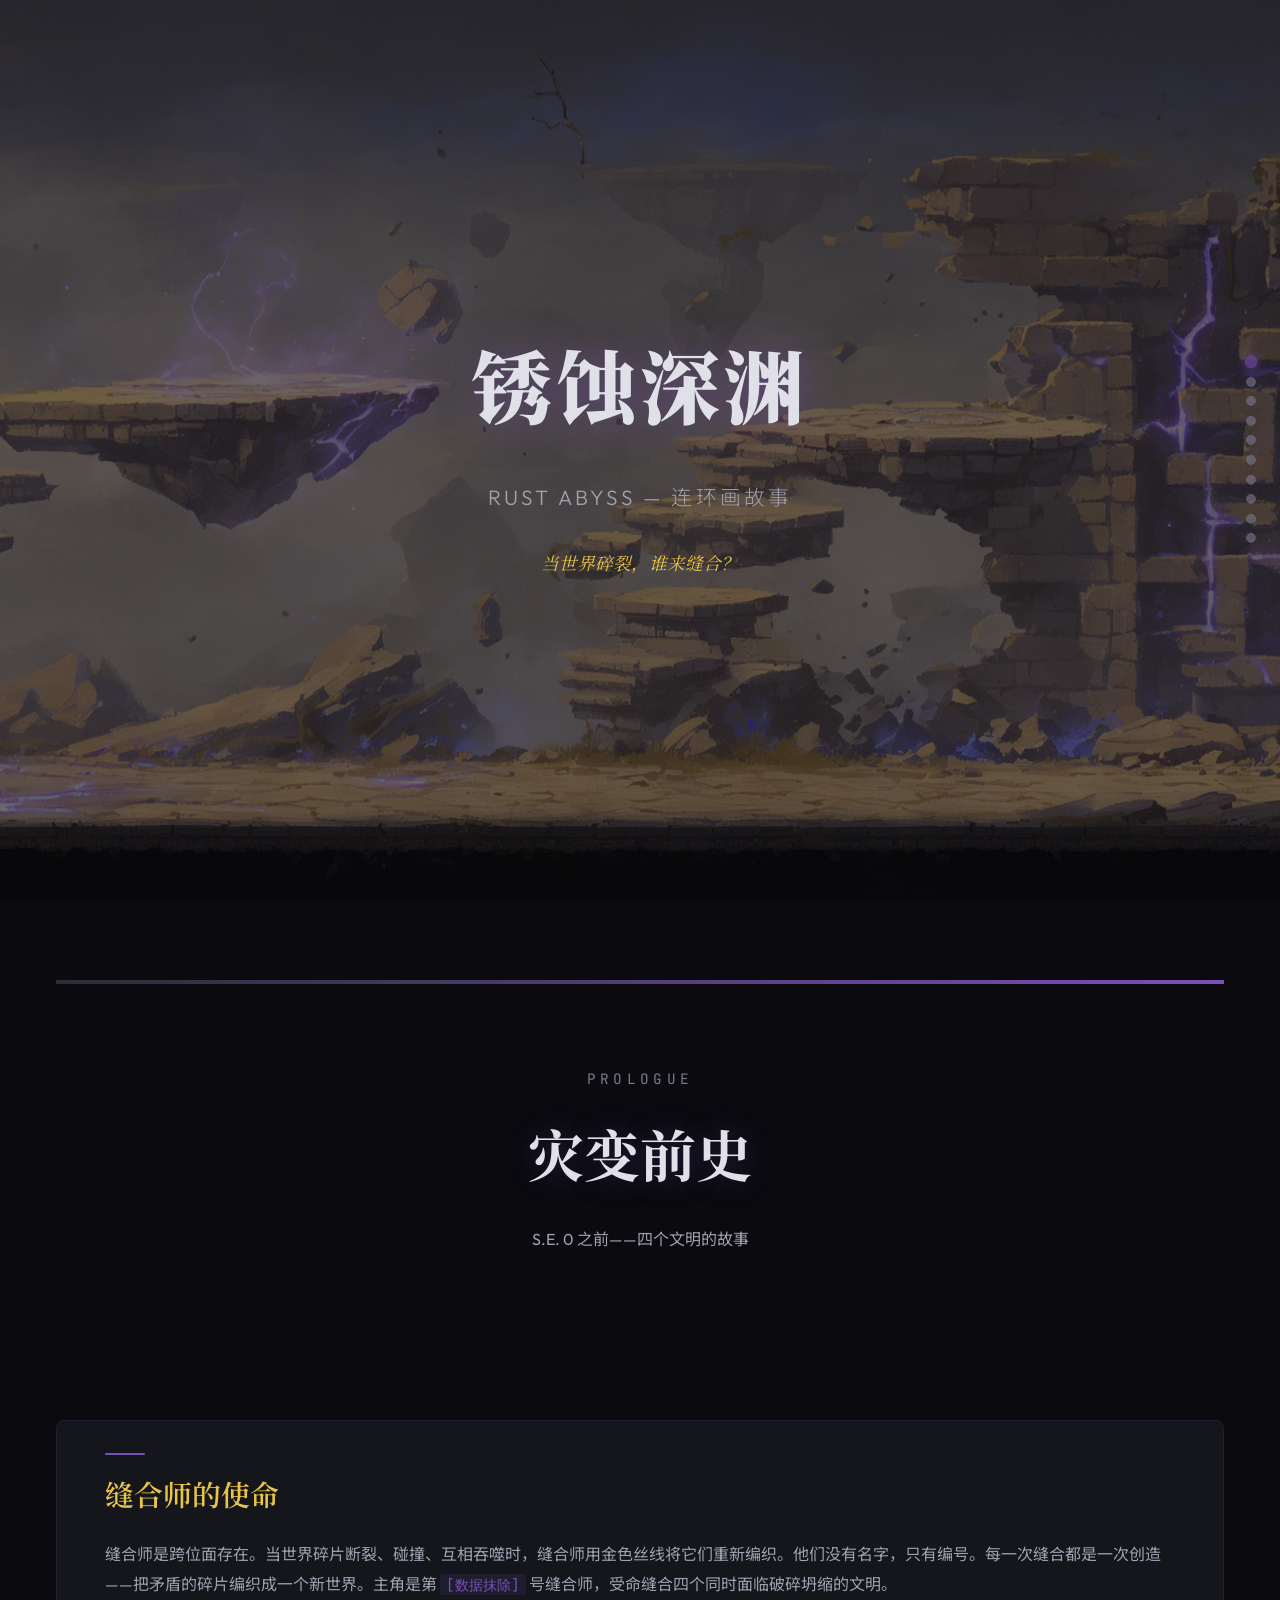
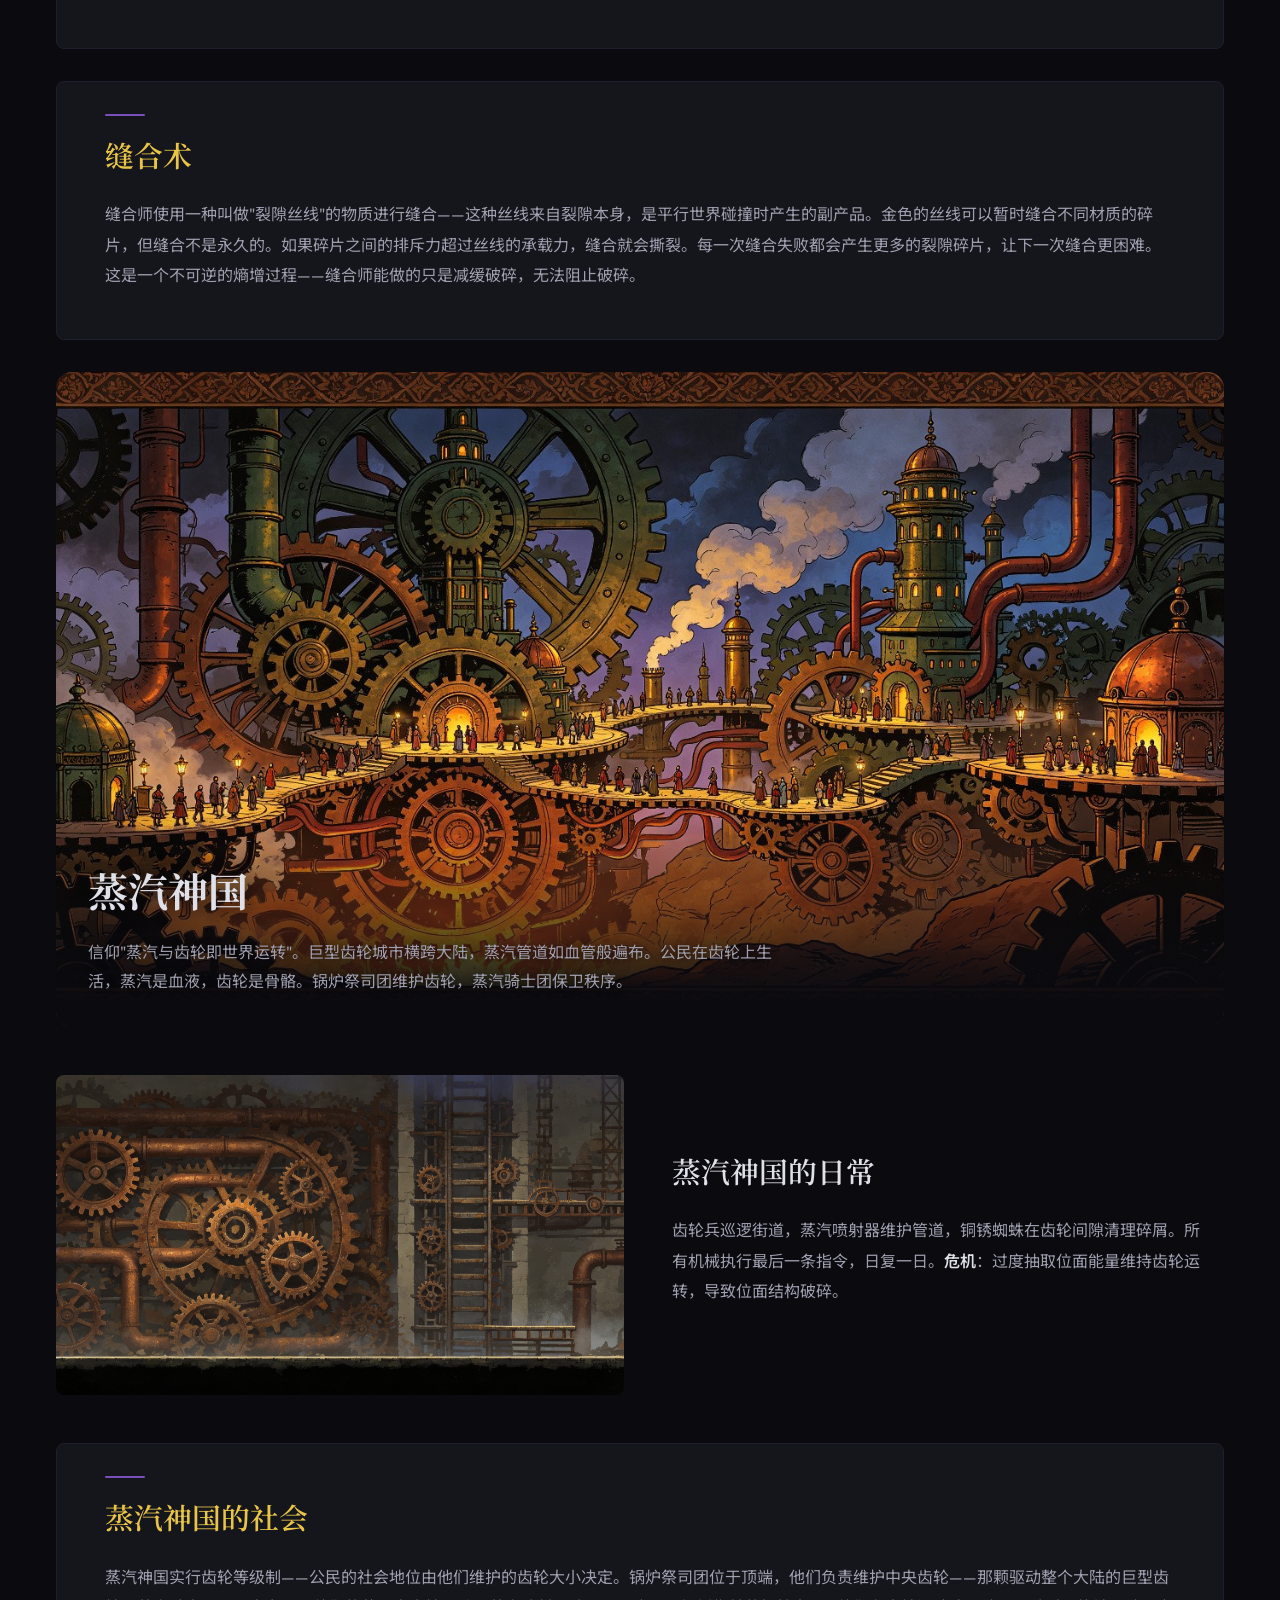
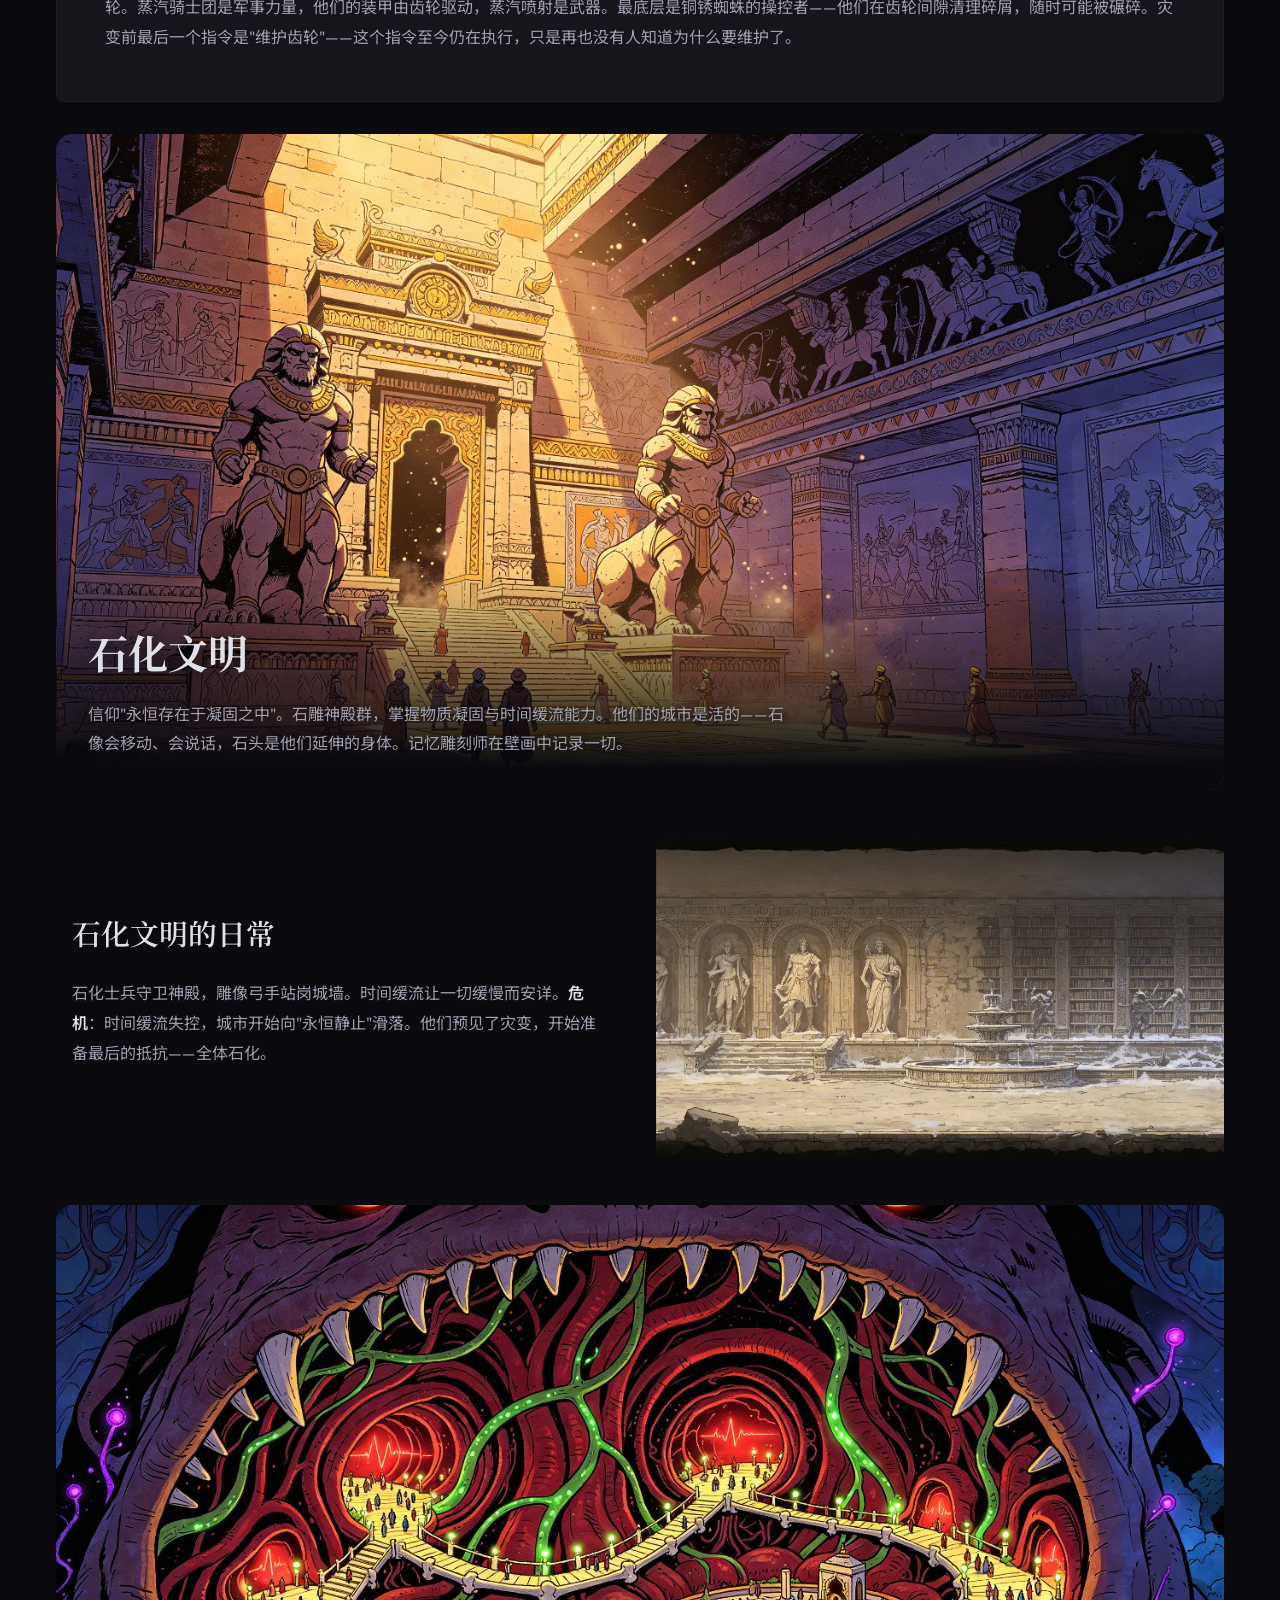
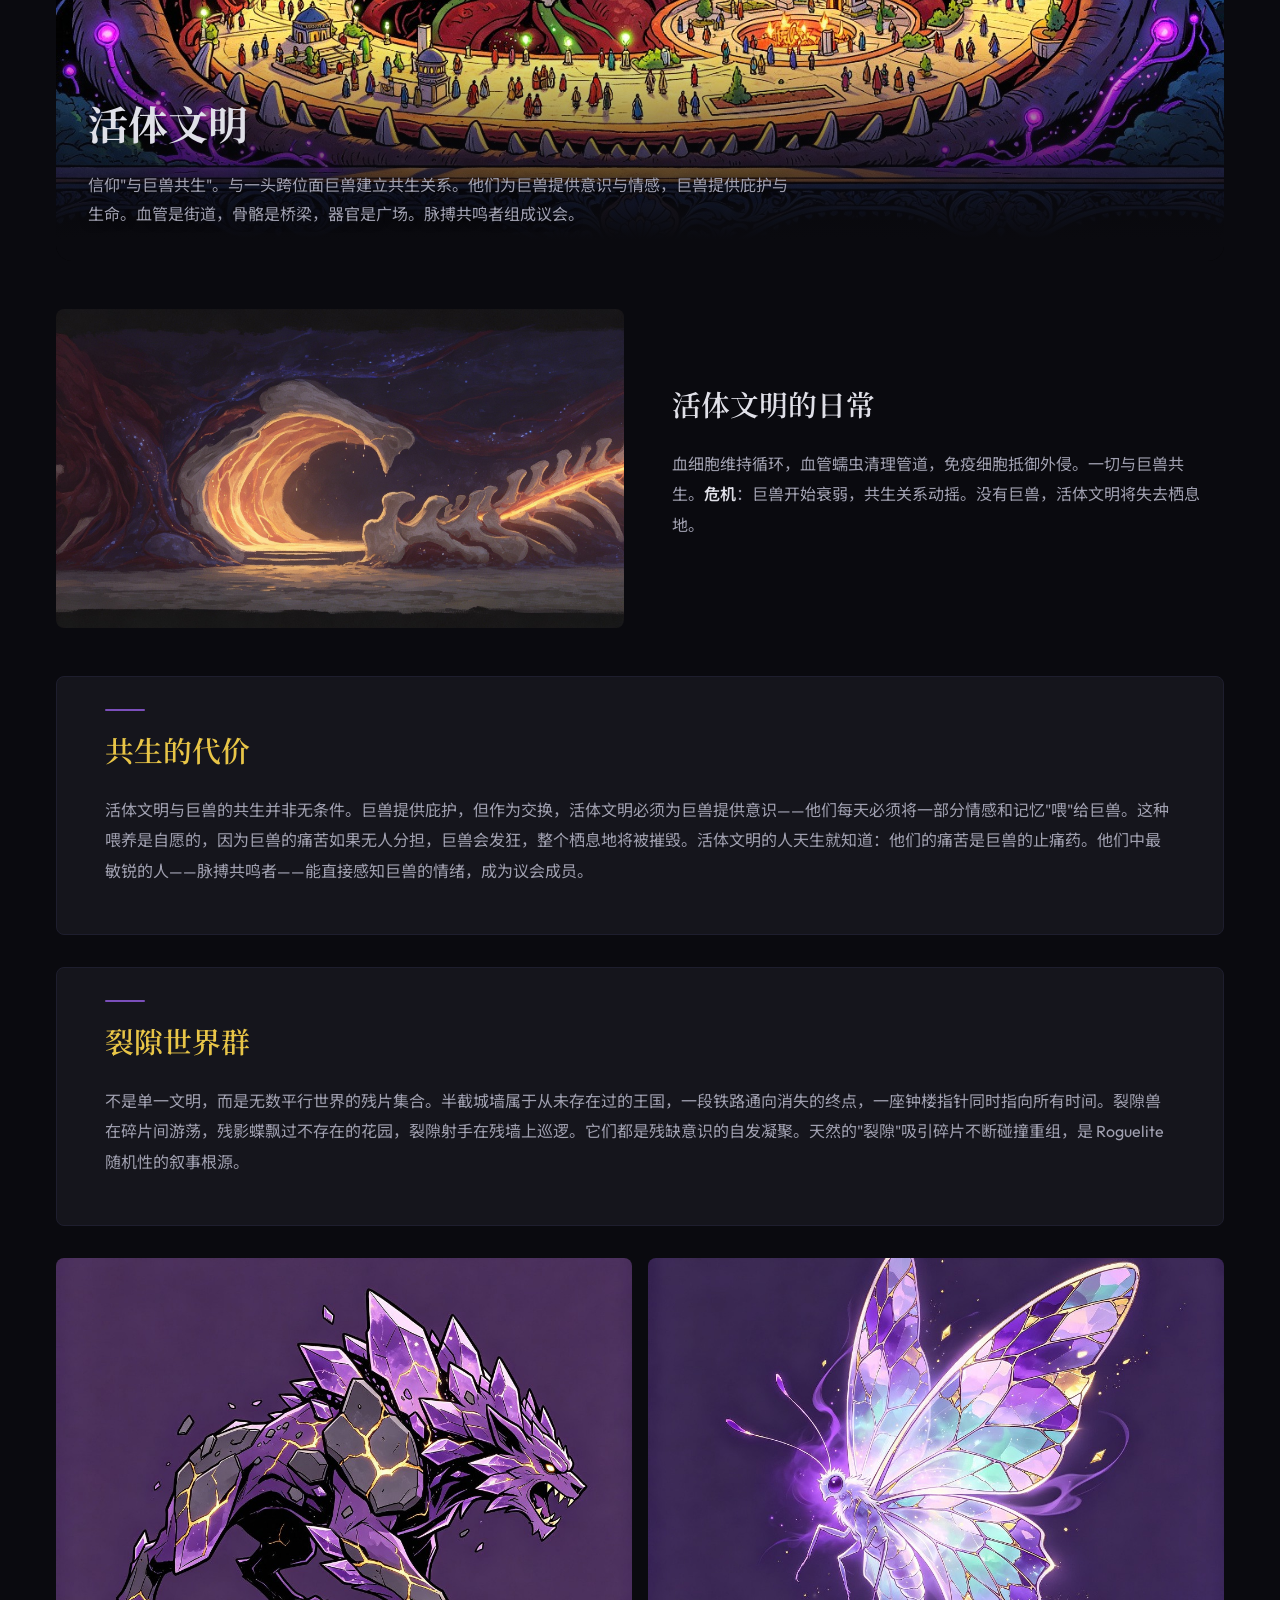
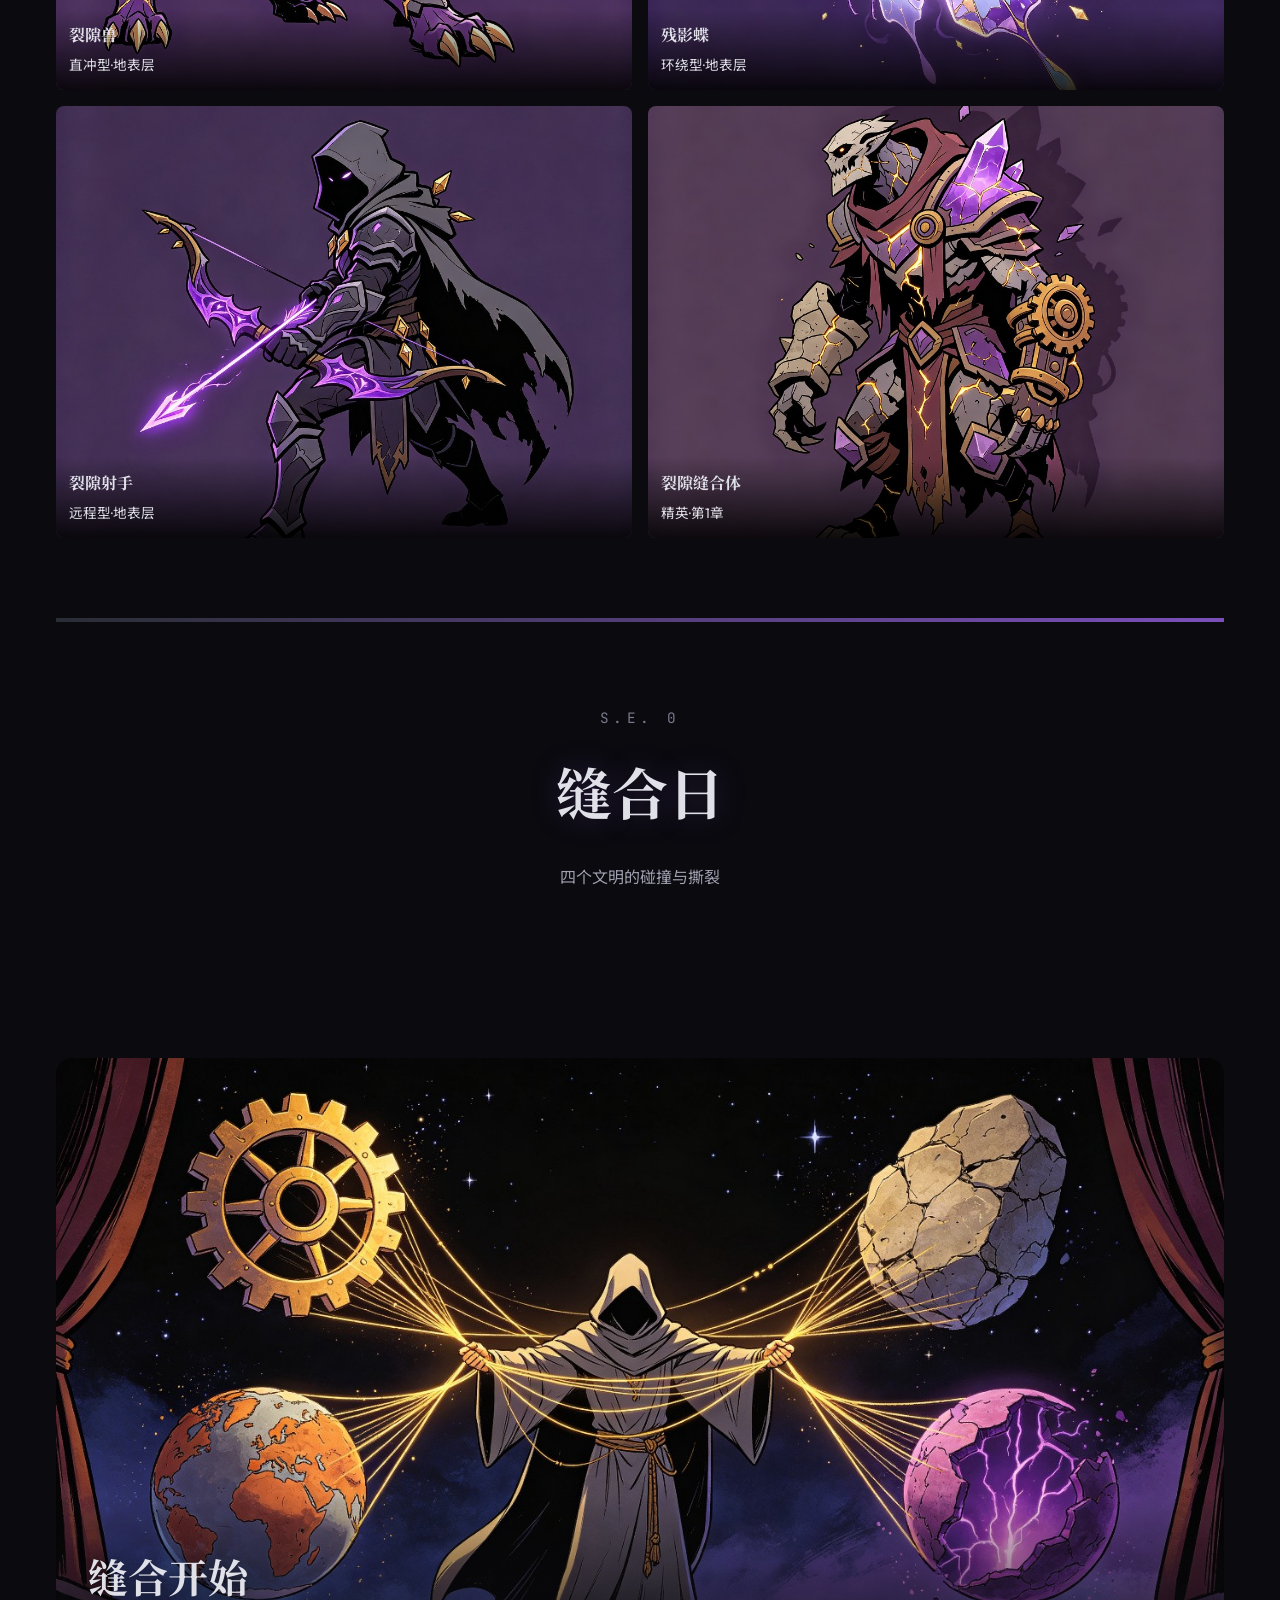
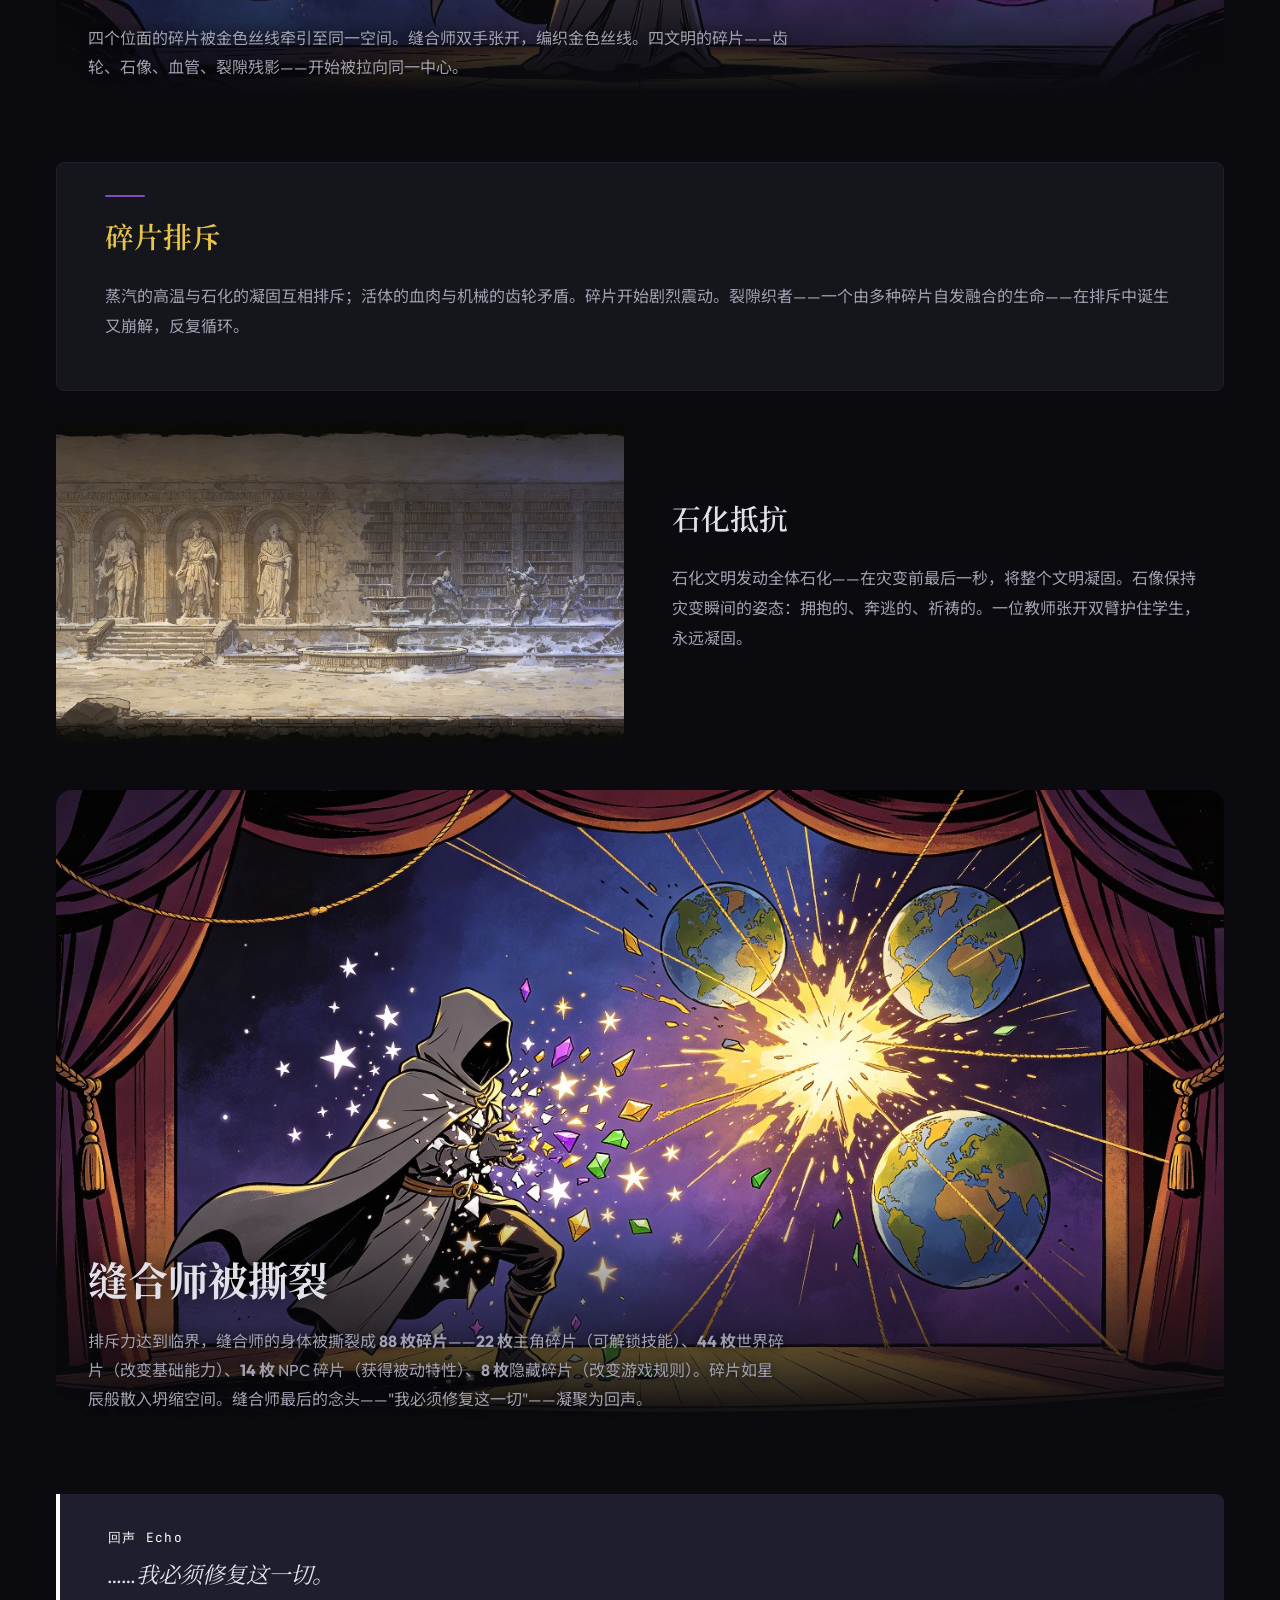
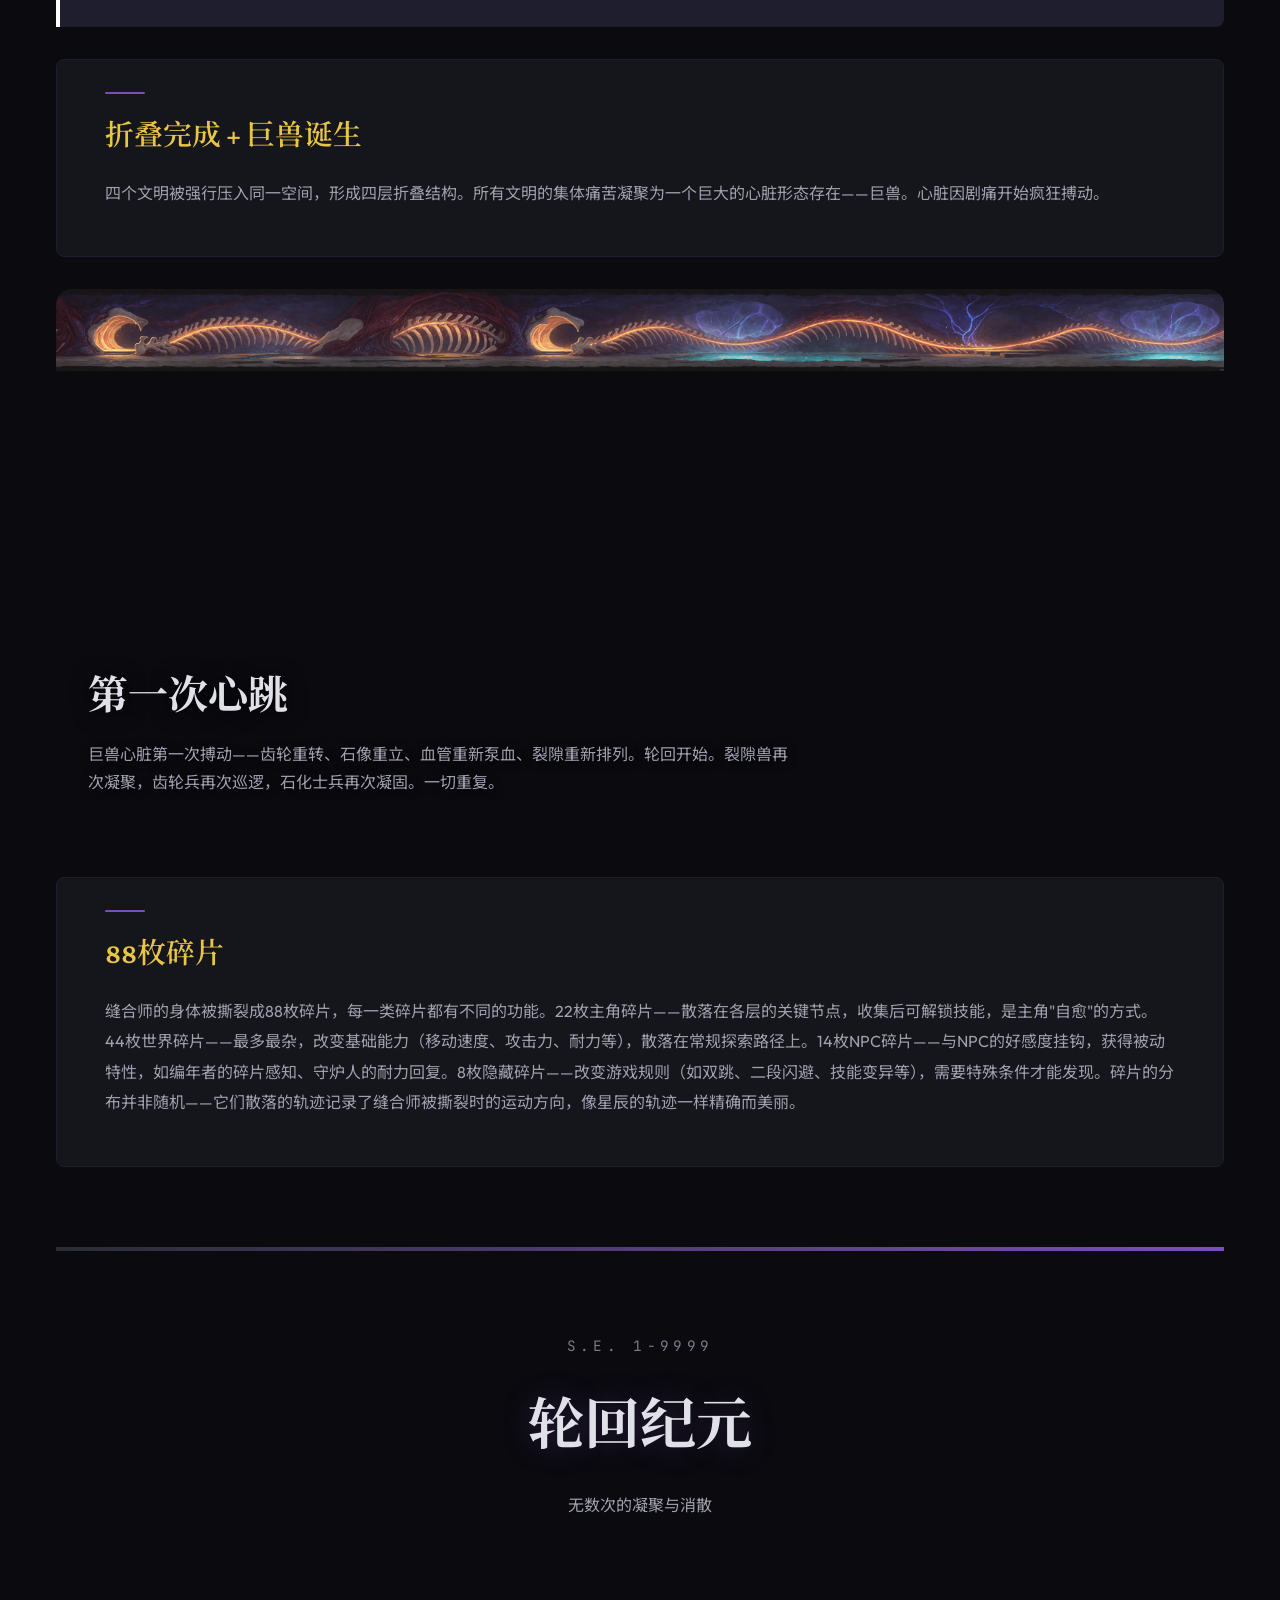
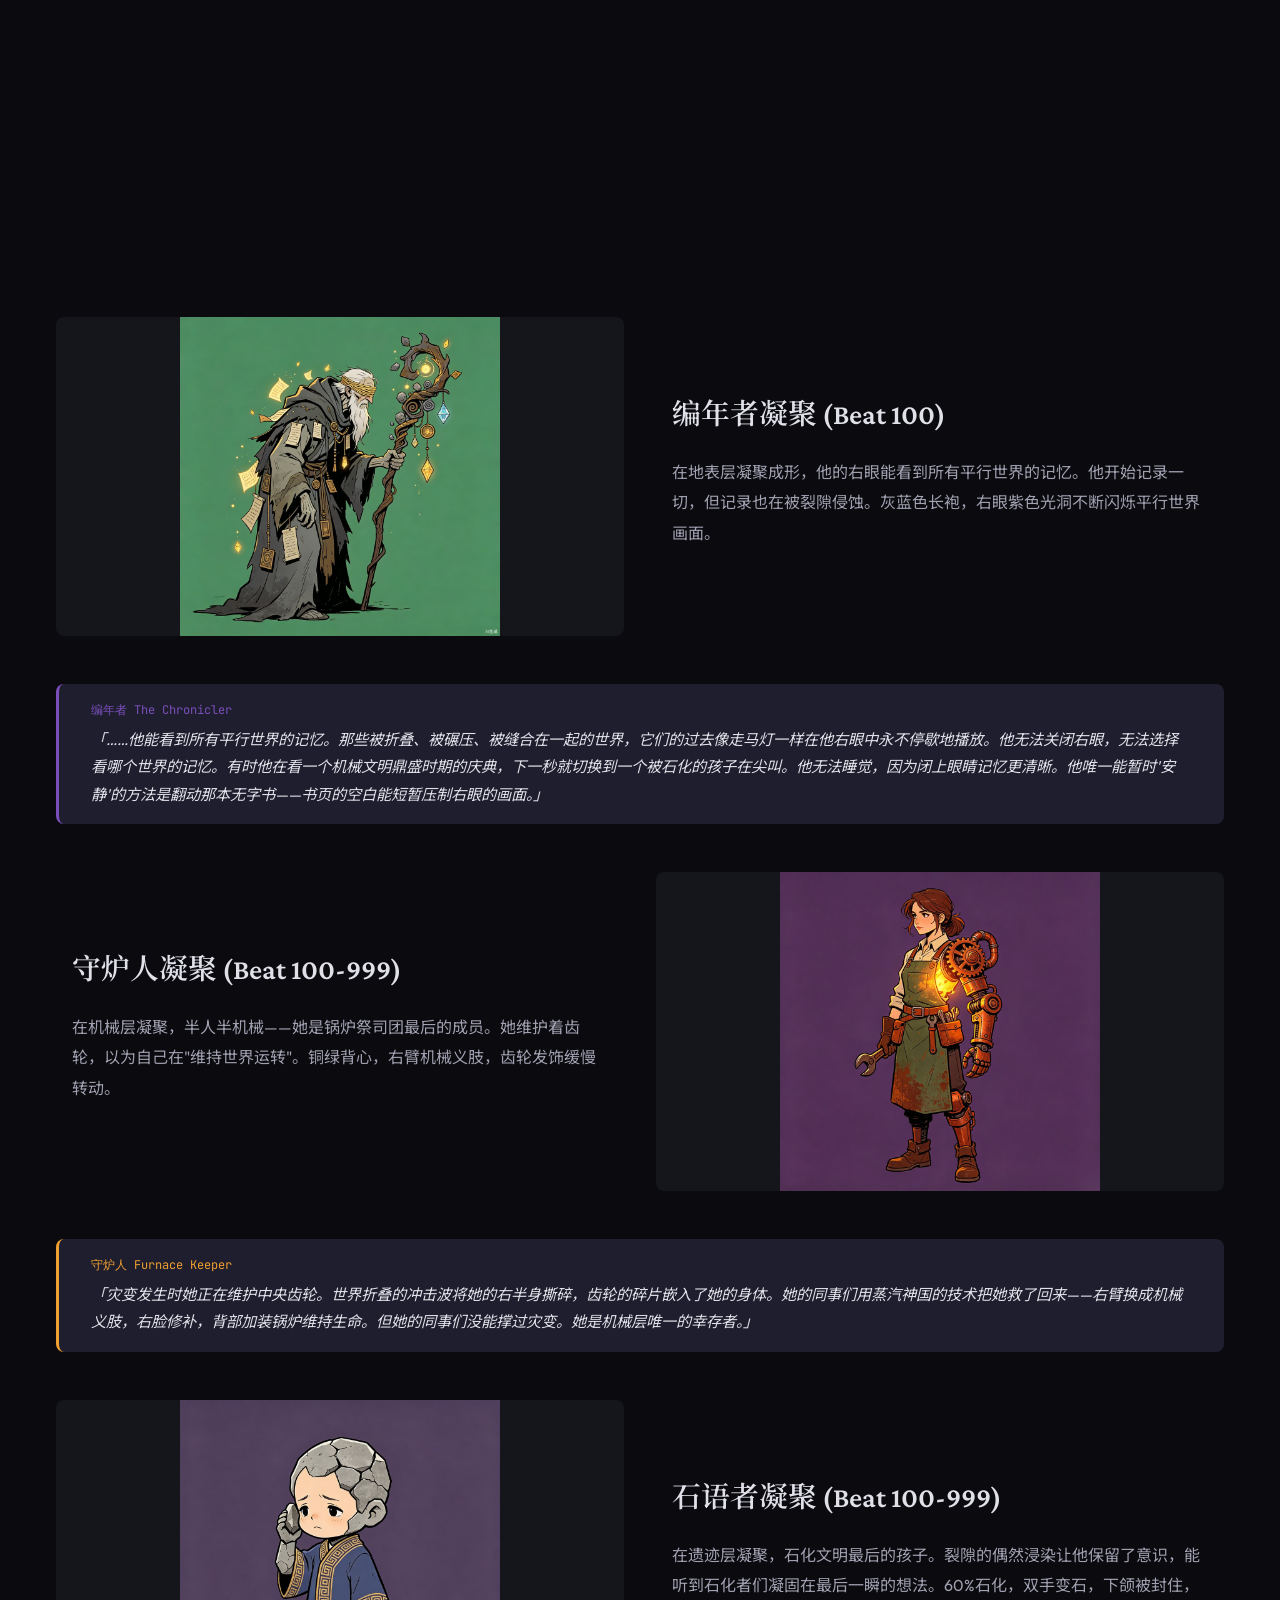
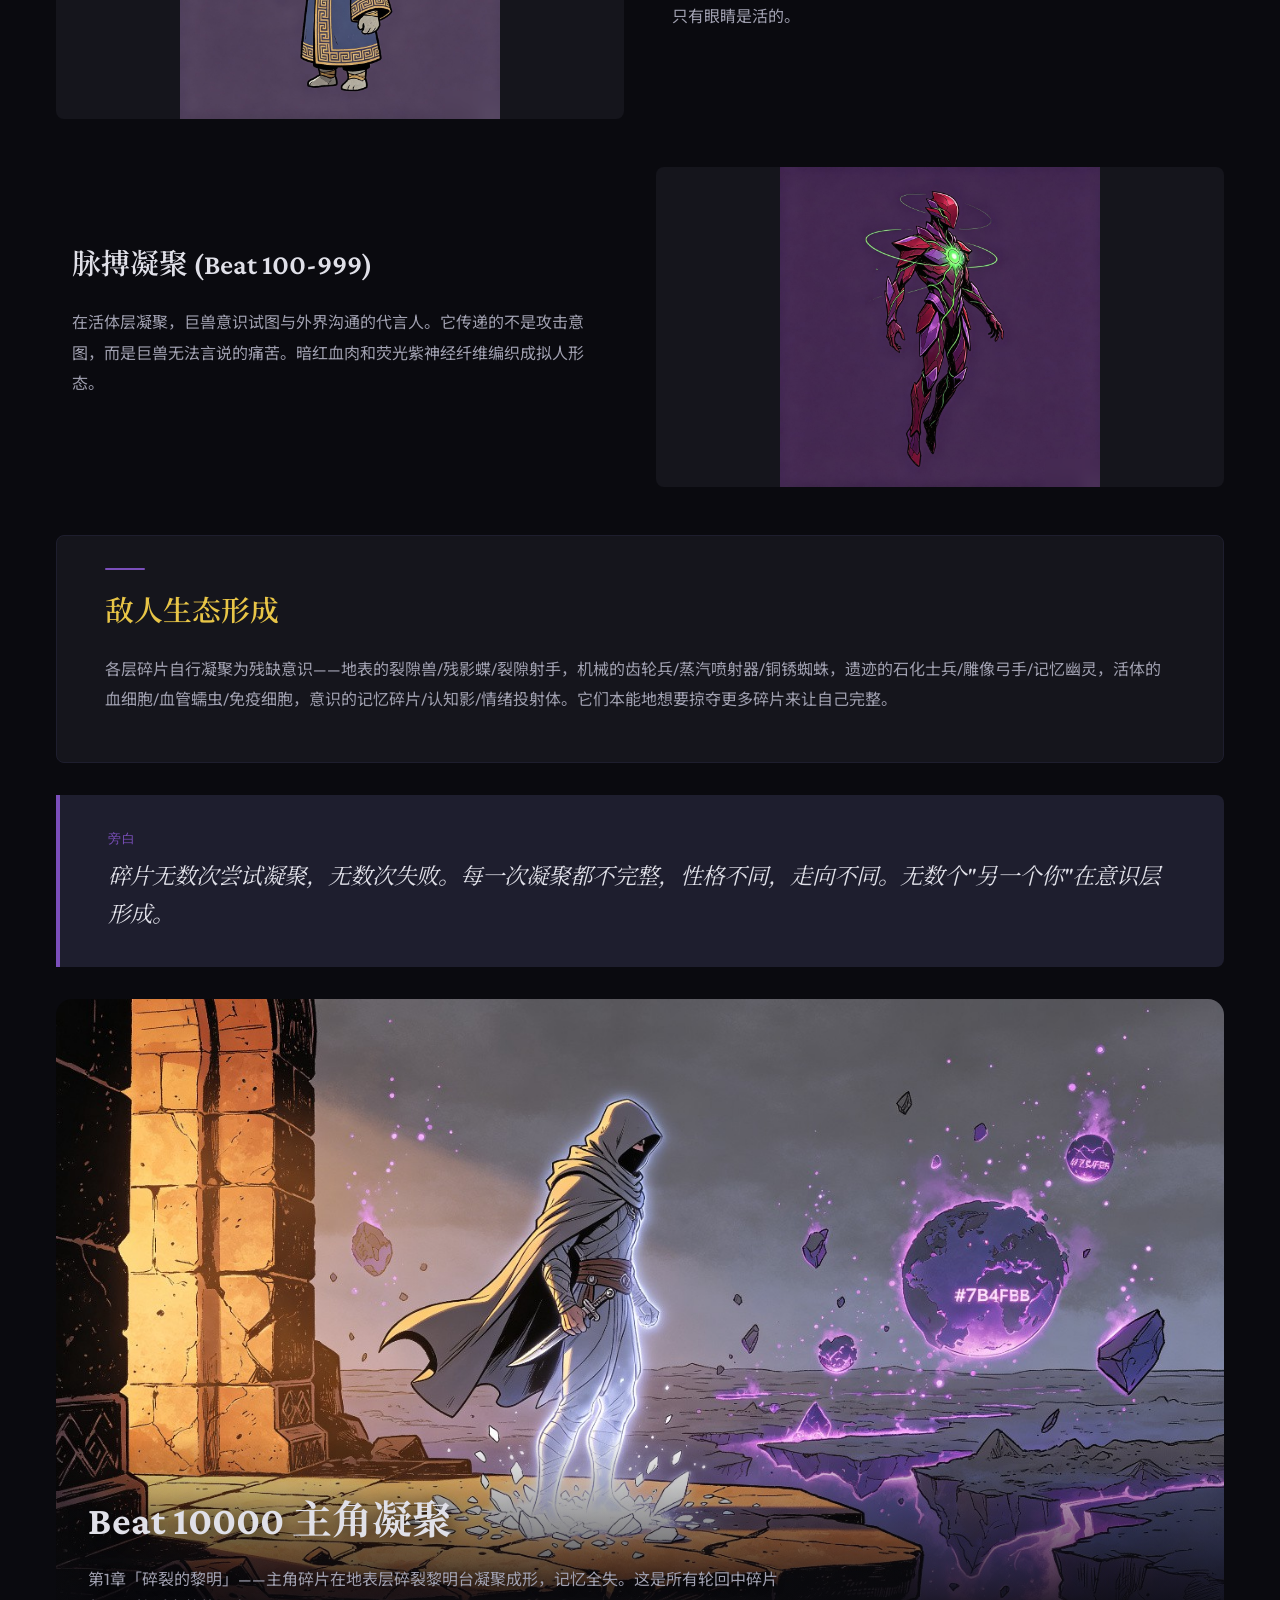
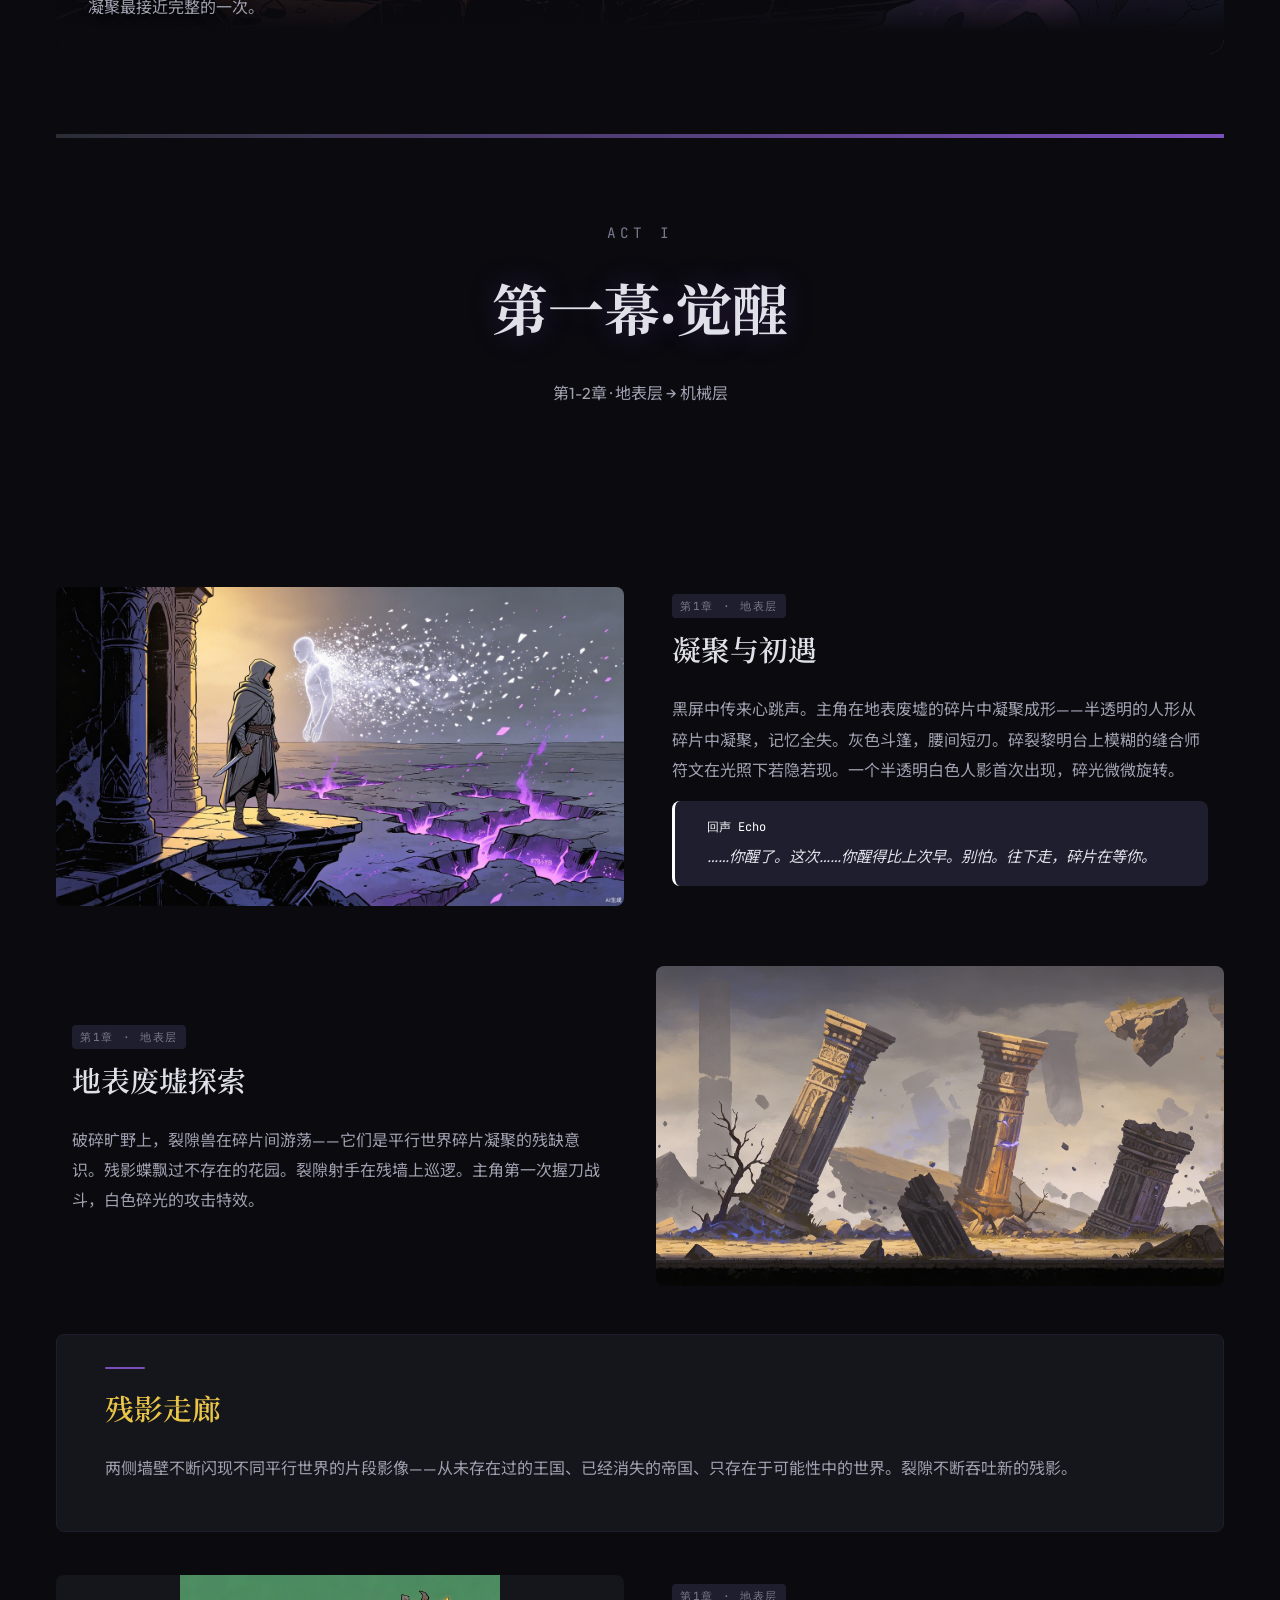
==== rust-abyss-comic/rust-abyss-comic.html @ 6d7476fd "feat: 锈蚀深渊 - 投资人路演Pitch Deck (16页) + 连环画故事HTML (100+面板) - rust-abyss-pitch: 16页投资人路演HTML，含世界观/角色/战斗/" ====
<!-- Generated by Trae Work -->
<!DOCTYPE html>
<html lang="zh-CN">
<head>
  <meta charset="UTF-8">
  <meta name="viewport" content="width=device-width, initial-scale=1.0">
  <title>锈蚀深渊 — RUST ABYSS 连环画故事</title>
  <meta name="description" content="当世界碎裂，谁来缝合？——锈蚀深渊连环画故事">
  <link rel="stylesheet" href="./_shared/fonts.css">
  <link rel="stylesheet" href="./_shared/comic-theme.css">
  <link rel="stylesheet" href="./_shared/comic-layout.css">
</head>
<body>

  <!-- 章节导航 -->
  <nav class="chapter-nav">
    <a href="#cover" data-label="封面"></a>
    <a href="#ch1" data-label="灾变前史"></a>
    <a href="#ch2" data-label="缝合日"></a>
    <a href="#ch3" data-label="轮回纪元"></a>
    <a href="#ch4" data-label="第一幕"></a>
    <a href="#ch5" data-label="第二幕"></a>
    <a href="#ch6" data-label="第三幕"></a>
    <a href="#ch7" data-label="第四幕"></a>
    <a href="#ch8" data-label="五结局"></a>
    <a href="#ch9" data-label="尾声"></a>
  </nav>

  <!-- ===== 板块0：封面 ===== -->
  <div class="cover chapter-anchor" id="cover">
    <div class="cover-bg">
      <img src="assets/scenes/panoramas/l1_p1.jpg" alt="锈蚀深渊·地表层全景">
    </div>
    <div class="cover-content">
      <h1 class="cover-title">锈蚀深渊</h1>
      <p class="cover-subtitle">RUST ABYSS — 连环画故事</p>
      <p class="cover-slogan">当世界碎裂，谁来缝合？</p>
    </div>
  </div>

  <div class="comic-container">

    <!-- ===== 板块1：灾变前史 ===== -->
    <section class="chapter-divider chapter-anchor" id="ch1">
      <div class="layer-bar layer-surface"></div>
      <div class="chapter-number">PROLOGUE</div>
      <h2 class="chapter-title">灾变前史</h2>
      <p class="chapter-subtitle">S.E. 0 之前——四个文明的故事</p>
    </section>

    <!-- 面板1：缝合师的使命 -->
    <div class="panel panel-text-only">
      <h3 class="panel-title">缝合师的使命</h3>
      <p class="panel-text">缝合师是跨位面存在。当世界碎片断裂、碰撞、互相吞噬时，缝合师用金色丝线将它们重新编织。他们没有名字，只有编号。每一次缝合都是一次创造——把矛盾的碎片编织成一个新世界。主角是第 <span style="font-family: var(--font-mono); color: var(--accent); background: var(--bg-panel); padding: 1px 6px; border-radius: 3px; font-size: 0.9em;">[数据抹除]</span> 号缝合师，受命缝合四个同时面临破碎坍缩的文明。</p>
    </div>

    <!-- 面板1b：缝合术 -->
    <div class="panel panel-text-only">
      <h3 class="panel-title">缝合术</h3>
      <p class="panel-text">缝合师使用一种叫做"裂隙丝线"的物质进行缝合——这种丝线来自裂隙本身，是平行世界碰撞时产生的副产品。金色的丝线可以暂时缝合不同材质的碎片，但缝合不是永久的。如果碎片之间的排斥力超过丝线的承载力，缝合就会撕裂。每一次缝合失败都会产生更多的裂隙碎片，让下一次缝合更困难。这是一个不可逆的熵增过程——缝合师能做的只是减缓破碎，无法阻止破碎。</p>
    </div>

    <!-- 面板2：蒸汽神国 -->
    <div class="panel panel-splash">
      <img data-src="assets/generated/gen_01_steam_empire.jpg" alt="蒸汽神国·齿轮城市">
      <div class="splash-overlay">
        <h3 class="splash-title">蒸汽神国</h3>
        <p class="splash-text">信仰"蒸汽与齿轮即世界运转"。巨型齿轮城市横跨大陆，蒸汽管道如血管般遍布。公民在齿轮上生活，蒸汽是血液，齿轮是骨骼。锅炉祭司团维护齿轮，蒸汽骑士团保卫秩序。</p>
      </div>
    </div>

    <!-- 面板3：蒸汽神国的日常 -->
    <div class="panel panel-split">
      <div class="split-image">
        <img data-src="assets/scenes/scene_17.jpg" alt="蒸汽神国·齿轮兵巡逻街道">
      </div>
      <div class="split-content">
        <h3 class="panel-title">蒸汽神国的日常</h3>
        <p class="panel-text">齿轮兵巡逻街道，蒸汽喷射器维护管道，铜锈蜘蛛在齿轮间隙清理碎屑。所有机械执行最后一条指令，日复一日。<strong>危机</strong>：过度抽取位面能量维持齿轮运转，导致位面结构破碎。</p>
      </div>
    </div>

    <!-- 面板3b：蒸汽神国的社会 -->
    <div class="panel panel-text-only">
      <h3 class="panel-title">蒸汽神国的社会</h3>
      <p class="panel-text">蒸汽神国实行齿轮等级制——公民的社会地位由他们维护的齿轮大小决定。锅炉祭司团位于顶端，他们负责维护中央齿轮——那颗驱动整个大陆的巨型齿轮。蒸汽骑士团是军事力量，他们的装甲由齿轮驱动，蒸汽喷射是武器。最底层是铜锈蜘蛛的操控者——他们在齿轮间隙清理碎屑，随时可能被碾碎。灾变前最后一个指令是"维护齿轮"——这个指令至今仍在执行，只是再也没有人知道为什么要维护了。</p>
    </div>

    <!-- 面板4：石化文明 -->
    <div class="panel panel-splash">
      <img data-src="assets/generated/gen_02_petrified_civ.jpg" alt="石化文明·石雕神殿群">
      <div class="splash-overlay">
        <h3 class="splash-title">石化文明</h3>
        <p class="splash-text">信仰"永恒存在于凝固之中"。石雕神殿群，掌握物质凝固与时间缓流能力。他们的城市是活的——石像会移动、会说话，石头是他们延伸的身体。记忆雕刻师在壁画中记录一切。</p>
      </div>
    </div>

    <!-- 面板5：石化文明的日常 -->
    <div class="panel panel-split reverse">
      <div class="split-image">
        <img data-src="assets/scenes/scene_33.jpg" alt="石化文明·静止庭院与石化士兵">
      </div>
      <div class="split-content">
        <h3 class="panel-title">石化文明的日常</h3>
        <p class="panel-text">石化士兵守卫神殿，雕像弓手站岗城墙。时间缓流让一切缓慢而安详。<strong>危机</strong>：时间缓流失控，城市开始向"永恒静止"滑落。他们预见了灾变，开始准备最后的抵抗——全体石化。</p>
      </div>
    </div>

    <!-- 面板6：活体文明 -->
    <div class="panel panel-splash">
      <img data-src="assets/generated/gen_03_living_civ.jpg" alt="活体文明·巨兽体内共生城市">
      <div class="splash-overlay">
        <h3 class="splash-title">活体文明</h3>
        <p class="splash-text">信仰"与巨兽共生"。与一头跨位面巨兽建立共生关系。他们为巨兽提供意识与情感，巨兽提供庇护与生命。血管是街道，骨骼是桥梁，器官是广场。脉搏共鸣者组成议会。</p>
      </div>
    </div>

    <!-- 面板7：活体文明的日常 -->
    <div class="panel panel-split">
      <div class="split-image">
        <img data-src="assets/scenes/scene_47.jpg" alt="活体文明·血管隧道与骨骼桥">
      </div>
      <div class="split-content">
        <h3 class="panel-title">活体文明的日常</h3>
        <p class="panel-text">血细胞维持循环，血管蠕虫清理管道，免疫细胞抵御外侵。一切与巨兽共生。<strong>危机</strong>：巨兽开始衰弱，共生关系动摇。没有巨兽，活体文明将失去栖息地。</p>
      </div>
    </div>

    <!-- 面板7b：共生的代价 -->
    <div class="panel panel-text-only">
      <h3 class="panel-title">共生的代价</h3>
      <p class="panel-text">活体文明与巨兽的共生并非无条件。巨兽提供庇护，但作为交换，活体文明必须为巨兽提供意识——他们每天必须将一部分情感和记忆"喂"给巨兽。这种喂养是自愿的，因为巨兽的痛苦如果无人分担，巨兽会发狂，整个栖息地将被摧毁。活体文明的人天生就知道：他们的痛苦是巨兽的止痛药。他们中最敏锐的人——脉搏共鸣者——能直接感知巨兽的情绪，成为议会成员。</p>
    </div>

    <!-- 面板8：裂隙世界群 -->
    <div class="panel panel-text-only">
      <h3 class="panel-title">裂隙世界群</h3>
      <p class="panel-text">不是单一文明，而是无数平行世界的残片集合。半截城墙属于从未存在过的王国，一段铁路通向消失的终点，一座钟楼指针同时指向所有时间。裂隙兽在碎片间游荡，残影蝶飘过不存在的花园，裂隙射手在残墙上巡逻。它们都是残缺意识的自发凝聚。天然的"裂隙"吸引碎片不断碰撞重组，是 Roguelite 随机性的叙事根源。</p>
    </div>

    <!-- 面板9：四宫格·地表层敌人生态 -->
    <div class="panel panel-grid-4">
      <div class="grid-item">
        <img data-src="assets/chars/enemy_rift_beast.png" alt="裂隙兽">
        <div class="grid-label">
          <strong>裂隙兽</strong>
          直冲型·地表层
        </div>
      </div>
      <div class="grid-item">
        <img data-src="assets/chars/enemy_phantom_butterfly.png" alt="残影蝶">
        <div class="grid-label">
          <strong>残影蝶</strong>
          环绕型·地表层
        </div>
      </div>
      <div class="grid-item">
        <img data-src="assets/chars/enemy_rift_shooter.png" alt="裂隙射手">
        <div class="grid-label">
          <strong>裂隙射手</strong>
          远程型·地表层
        </div>
      </div>
      <div class="grid-item">
        <img data-src="assets/chars/elite_rift_stitched.png" alt="裂隙缝合体">
        <div class="grid-label">
          <strong>裂隙缝合体</strong>
          精英·第1章
        </div>
      </div>
    </div>

    <!-- ===== 板块2：缝合日 ===== -->
    <section class="chapter-divider chapter-anchor" id="ch2">
      <div class="layer-bar layer-surface"></div>
      <div class="chapter-number">S.E. 0</div>
      <h2 class="chapter-title">缝合日</h2>
      <p class="chapter-subtitle">四个文明的碰撞与撕裂</p>
    </section>

    <!-- 面板1：缝合开始 -->
    <div class="panel panel-splash">
      <img data-src="assets/generated/gen_04_stitcher_weaving.jpg" alt="缝合师编织金色丝线牵引四文明碎片">
      <div class="splash-overlay">
        <h3 class="splash-title">缝合开始</h3>
        <p class="splash-text">四个位面的碎片被金色丝线牵引至同一空间。缝合师双手张开，编织金色丝线。四文明的碎片——齿轮、石像、血管、裂隙残影——开始被拉向同一中心。</p>
      </div>
    </div>

    <!-- 面板2：碎片排斥 -->
    <div class="panel panel-text-only">
      <h3 class="panel-title">碎片排斥</h3>
      <p class="panel-text">蒸汽的高温与石化的凝固互相排斥；活体的血肉与机械的齿轮矛盾。碎片开始剧烈震动。裂隙织者——一个由多种碎片自发融合的生命——在排斥中诞生又崩解，反复循环。</p>
    </div>

    <!-- 面板3：石化抵抗 -->
    <div class="panel panel-split">
      <div class="split-image">
        <img data-src="assets/scenes/scene_36.jpg" alt="石化文明发动全体石化的瞬间">
      </div>
      <div class="split-content">
        <h3 class="panel-title">石化抵抗</h3>
        <p class="panel-text">石化文明发动全体石化——在灾变前最后一秒，将整个文明凝固。石像保持灾变瞬间的姿态：拥抱的、奔逃的、祈祷的。一位教师张开双臂护住学生，永远凝固。</p>
      </div>
    </div>

    <!-- 面板4：缝合师被撕裂 -->
    <div class="panel panel-splash">
      <img data-src="assets/generated/gen_05_stitcher_torn.jpg" alt="缝合师身体被撕裂成88枚碎片">
      <div class="splash-overlay">
        <h3 class="splash-title">缝合师被撕裂</h3>
        <p class="splash-text">排斥力达到临界，缝合师的身体被撕裂成 <strong>88 枚碎片</strong>——<strong>22 枚</strong>主角碎片（可解锁技能）、<strong>44 枚</strong>世界碎片（改变基础能力）、<strong>14 枚</strong> NPC 碎片（获得被动特性）、<strong>8 枚</strong>隐藏碎片（改变游戏规则）。碎片如星辰般散入坍缩空间。缝合师最后的念头——"我必须修复这一切"——凝聚为回声。</p>
      </div>
    </div>

    <!-- 面板5：回声引言 -->
    <div class="panel panel-quote" data-char="echo">
      <div class="quote-speaker">回声 Echo</div>
      <p class="quote-text">……我必须修复这一切。</p>
    </div>

    <!-- 面板6：折叠完成 + 巨兽诞生 -->
    <div class="panel panel-text-only">
      <h3 class="panel-title">折叠完成 + 巨兽诞生</h3>
      <p class="panel-text">四个文明被强行压入同一空间，形成四层折叠结构。所有文明的集体痛苦凝聚为一个巨大的心脏形态存在——巨兽。心脏因剧痛开始疯狂搏动。</p>
    </div>

    <!-- 面板7：第一次心跳 -->
    <div class="panel panel-splash">
      <img data-src="assets/scenes/panoramas/l4_p1.jpg" alt="巨兽心脏第一次搏动·轮回开始">
      <div class="splash-overlay">
        <h3 class="splash-title">第一次心跳</h3>
        <p class="splash-text">巨兽心脏第一次搏动——齿轮重转、石像重立、血管重新泵血、裂隙重新排列。轮回开始。裂隙兽再次凝聚，齿轮兵再次巡逻，石化士兵再次凝固。一切重复。</p>
      </div>
    </div>

    <!-- 面板7b：88枚碎片 -->
    <div class="panel panel-text-only">
      <h3 class="panel-title">88枚碎片</h3>
      <p class="panel-text">缝合师的身体被撕裂成88枚碎片，每一类碎片都有不同的功能。22枚主角碎片——散落在各层的关键节点，收集后可解锁技能，是主角"自愈"的方式。44枚世界碎片——最多最杂，改变基础能力（移动速度、攻击力、耐力等），散落在常规探索路径上。14枚NPC碎片——与NPC的好感度挂钩，获得被动特性，如编年者的碎片感知、守炉人的耐力回复。8枚隐藏碎片——改变游戏规则（如双跳、二段闪避、技能变异等），需要特殊条件才能发现。碎片的分布并非随机——它们散落的轨迹记录了缝合师被撕裂时的运动方向，像星辰的轨迹一样精确而美丽。</p>
    </div>

    <!-- ===== 板块3：轮回纪元 ===== -->
    <section class="chapter-divider chapter-anchor" id="ch3">
      <div class="layer-bar layer-surface"></div>
      <div class="chapter-number">S.E. 1-9999</div>
      <h2 class="chapter-title">轮回纪元</h2>
      <p class="chapter-subtitle">无数次的凝聚与消散</p>
    </section>

    <!-- 面板1：第一次脉搏 -->
    <div class="panel panel-text-only">
      <h3 class="panel-title">第一次脉搏</h3>
      <p class="panel-text">巨兽心脏首次搏动，折叠世界第一次重置。地表裂隙重新吐出碎片，机械齿轮回到初始位置，遗迹石像恢复灾变瞬间姿态，活体层血管重新泵血。</p>
    </div>

    <!-- 面板2：编年者凝聚 -->
    <div class="panel panel-split">
      <div class="split-image" style="background: var(--bg-soft);">
        <img data-src="assets/chars/chronicler.png" alt="编年者·灰蓝袍右眼紫色光洞" style="object-fit: contain;">
      </div>
      <div class="split-content">
        <h3 class="panel-title">编年者凝聚 (Beat 100)</h3>
        <p class="panel-text">在地表层凝聚成形，他的右眼能看到所有平行世界的记忆。他开始记录一切，但记录也在被裂隙侵蚀。灰蓝色长袍，右眼紫色光洞不断闪烁平行世界画面。</p>
      </div>
    </div>

    <!-- 面板2b：编年者独白 -->
    <div class="panel">
      <div class="dialogue" data-char="chronicler">
        <div class="dialogue-name"><span>编年者 The Chronicler</span></div>
        <div class="dialogue-text">「……他能看到所有平行世界的记忆。那些被折叠、被碾压、被缝合在一起的世界，它们的过去像走马灯一样在他右眼中永不停歇地播放。他无法关闭右眼，无法选择看哪个世界的记忆。有时他在看一个机械文明鼎盛时期的庆典，下一秒就切换到一个被石化的孩子在尖叫。他无法睡觉，因为闭上眼睛记忆更清晰。他唯一能暂时'安静'的方法是翻动那本无字书——书页的空白能短暂压制右眼的画面。」</div>
      </div>
    </div>

    <!-- 面板3：守炉人凝聚 -->
    <div class="panel panel-split reverse">
      <div class="split-image" style="background: var(--bg-soft);">
        <img data-src="assets/chars/furnace_keeper.png" alt="守炉人·半人半机械铜绿背心" style="object-fit: contain;">
      </div>
      <div class="split-content">
        <h3 class="panel-title">守炉人凝聚 (Beat 100-999)</h3>
        <p class="panel-text">在机械层凝聚，半人半机械——她是锅炉祭司团最后的成员。她维护着齿轮，以为自己在"维持世界运转"。铜绿背心，右臂机械义肢，齿轮发饰缓慢转动。</p>
      </div>
    </div>

    <!-- 面板3b：守炉人独白 -->
    <div class="panel">
      <div class="dialogue" data-char="furnace">
        <div class="dialogue-name"><span>守炉人 Furnace Keeper</span></div>
        <div class="dialogue-text">「灾变发生时她正在维护中央齿轮。世界折叠的冲击波将她的右半身撕碎，齿轮的碎片嵌入了她的身体。她的同事们用蒸汽神国的技术把她救了回来——右臂换成机械义肢，右脸修补，背部加装锅炉维持生命。但她的同事们没能撑过灾变。她是机械层唯一的幸存者。」</div>
      </div>
    </div>

    <!-- 面板4：石语者凝聚 -->
    <div class="panel panel-split">
      <div class="split-image" style="background: var(--bg-soft);">
        <img data-src="assets/chars/stone_speaker.png" alt="石语者·60%石化孩童双眼清澈" style="object-fit: contain;">
      </div>
      <div class="split-content">
        <h3 class="panel-title">石语者凝聚 (Beat 100-999)</h3>
        <p class="panel-text">在遗迹层凝聚，石化文明最后的孩子。裂隙的偶然浸染让他保留了意识，能听到石化者们凝固在最后一瞬的想法。60%石化，双手变石，下颌被封住，只有眼睛是活的。</p>
      </div>
    </div>

    <!-- 面板5：脉搏凝聚 -->
    <div class="panel panel-split reverse">
      <div class="split-image" style="background: var(--bg-soft);">
        <img data-src="assets/chars/pulse.png" alt="脉搏·暗红血肉荧光紫神经纤维拟人形态" style="object-fit: contain;">
      </div>
      <div class="split-content">
        <h3 class="panel-title">脉搏凝聚 (Beat 100-999)</h3>
        <p class="panel-text">在活体层凝聚，巨兽意识试图与外界沟通的代言人。它传递的不是攻击意图，而是巨兽无法言说的痛苦。暗红血肉和荧光紫神经纤维编织成拟人形态。</p>
      </div>
    </div>

    <!-- 面板6：敌人生态形成 -->
    <div class="panel panel-text-only">
      <h3 class="panel-title">敌人生态形成</h3>
      <p class="panel-text">各层碎片自行凝聚为残缺意识——地表的裂隙兽/残影蝶/裂隙射手，机械的齿轮兵/蒸汽喷射器/铜锈蜘蛛，遗迹的石化士兵/雕像弓手/记忆幽灵，活体的血细胞/血管蠕虫/免疫细胞，意识的记忆碎片/认知影/情绪投射体。它们本能地想要掠夺更多碎片来让自己完整。</p>
    </div>

    <!-- 面板7：旁白引言 -->
    <div class="panel panel-quote" data-char="narrator">
      <div class="quote-speaker">旁白</div>
      <p class="quote-text">碎片无数次尝试凝聚，无数次失败。每一次凝聚都不完整，性格不同，走向不同。无数个"另一个你"在意识层形成。</p>
    </div>

    <!-- 面板8：主角凝聚 -->
    <div class="panel panel-splash">
      <img data-src="assets/generated/gen_06_protagonist_awakens.jpg" alt="主角碎片在碎裂黎明台凝聚成形">
      <div class="splash-overlay">
        <h3 class="splash-title">Beat 10000 主角凝聚</h3>
        <p class="splash-text">第1章「碎裂的黎明」——主角碎片在地表层碎裂黎明台凝聚成形，记忆全失。这是所有轮回中碎片凝聚最接近完整的一次。</p>
      </div>
    </div>

    <!-- ===== 板块4：第一幕·觉醒 ===== -->
    <section class="chapter-divider chapter-anchor" id="ch4">
      <div class="layer-bar layer-surface"></div>
      <div class="chapter-number">ACT I</div>
      <h2 class="chapter-title">第一幕·觉醒</h2>
      <p class="chapter-subtitle">第1-2章 · 地表层 → 机械层</p>
    </section>

    <!-- 第1章·碎裂的黎明 -->

    <!-- 面板1：凝聚与初遇 -->
    <div class="panel panel-split">
      <div class="split-image">
        <img data-src="assets/generated/gen_07_meet_echo.jpg" alt="主角在地表废墟碎片中凝聚成形，半透明白色人影首次出现">
      </div>
      <div class="split-content">
        <span class="panel-tag">第1章 · 地表层</span>
        <h3 class="panel-title">凝聚与初遇</h3>
        <p class="panel-text">黑屏中传来心跳声。主角在地表废墟的碎片中凝聚成形——半透明的人形从碎片中凝聚，记忆全失。灰色斗篷，腰间短刃。碎裂黎明台上模糊的缝合师符文在光照下若隐若现。一个半透明白色人影首次出现，碎光微微旋转。</p>
        <div class="dialogue" data-char="echo">
          <div class="dialogue-name">回声 Echo</div>
          <p class="dialogue-text">……你醒了。这次……你醒得比上次早。别怕。往下走，碎片在等你。</p>
        </div>
      </div>
    </div>

    <!-- 面板2：地表废墟探索 -->
    <div class="panel panel-split reverse">
      <div class="split-image">
        <img data-src="assets/scenes/scene_03.jpg" alt="破碎旷野上裂隙兽游荡，残影蝶飘过">
      </div>
      <div class="split-content">
        <span class="panel-tag">第1章 · 地表层</span>
        <h3 class="panel-title">地表废墟探索</h3>
        <p class="panel-text">破碎旷野上，裂隙兽在碎片间游荡——它们是平行世界碎片凝聚的残缺意识。残影蝶飘过不存在的花园。裂隙射手在残墙上巡逻。主角第一次握刀战斗，白色碎光的攻击特效。</p>
      </div>
    </div>

    <!-- 面板3：残影走廊 -->
    <div class="panel panel-text-only">
      <h3 class="panel-title">残影走廊</h3>
      <p class="panel-text">两侧墙壁不断闪现不同平行世界的片段影像——从未存在过的王国、已经消失的帝国、只存在于可能性中的世界。裂隙不断吞吐新的残影。</p>
    </div>

    <!-- 面板4：遇编年者 -->
    <div class="panel panel-split">
      <div class="split-image" style="background: var(--bg-soft);">
        <img data-src="assets/chars/chronicler.png" alt="编年者·佝偻老者右眼紫色光洞" style="object-fit: contain;">
      </div>
      <div class="split-content">
        <span class="panel-tag">第1章 · 地表层</span>
        <h3 class="panel-title">遇编年者</h3>
        <p class="panel-text">佝偻老者盘腿坐在悬浮碎片上，右眼紫色光洞不断闪烁平行世界画面。他翻动无字书，空白页面浮现记忆影像。</p>
        <div class="dialogue" data-char="chronicler">
          <div class="dialogue-name">编年者 The Chronicler</div>
          <p class="dialogue-text">又一个旅人。不……不太一样。你的左眼……算了。你来得正好——我的右眼已经三天没停过了，全是齿轮的画面。</p>
        </div>
      </div>
    </div>

    <!-- 面板4b：偷听编年者 -->
    <div class="panel">
      <div class="panel-tag">第1章 · 偷听</div>
      <div class="dialogue" data-char="chronicler">
        <div class="dialogue-name"><span>编年者自言自语（偷听）</span></div>
        <div class="dialogue-text">「他又凝聚了……这一次能走多远……」</div>
      </div>
    </div>

    <!-- 面板5：裂隙缝合体 -->
    <div class="panel panel-split reverse">
      <div class="split-image" style="background: var(--bg-soft);">
        <img data-src="assets/chars/elite_rift_stitched.png" alt="裂隙缝合体·多材质缝合体" style="object-fit: contain;">
      </div>
      <div class="split-content">
        <span class="panel-tag">第1章 · 精英战</span>
        <h3 class="panel-title">裂隙缝合体</h3>
        <p class="panel-text">多材质缝合体——半石半金属半血肉半紫光。它能影分身分裂又合体。这是Boss机制的预告——碎片护盾与残影分身。</p>
        <div class="dialogue" data-char="echo">
          <div class="dialogue-name">回声 Echo</div>
          <p class="dialogue-text">前面有个东西……在捡碎片。</p>
        </div>
      </div>
    </div>

    <!-- 面板6：Boss·裂隙织者 -->
    <div class="panel panel-splash">
      <img data-src="assets/chars/boss_rift_weaver.png" alt="Boss·裂隙织者" style="object-fit: contain; background: var(--bg-soft);">
      <div class="splash-overlay">
        <h3 class="splash-title">Boss · 裂隙织者</h3>
        <p class="splash-text">半边骑士铠甲半边机械臂背后伸出藤蔓的混合体。它跪地拼碎片，感知主角后起身。它不是在攻击主角——它在试图拼回自己。受击时不同材质（石/金属/血肉/紫光）依次剥落。</p>
        <div class="boss-phases">
          <span class="phase-tag">Phase 1 碎片凝聚</span>
          <span class="phase-tag">Phase 2 材质剥落</span>
          <span class="phase-tag">Phase 3 完全解体</span>
        </div>
      </div>
    </div>

    <!-- 面板6b：裂隙织者的悲剧 -->
    <div class="panel panel-text-only">
      <h3 class="panel-title">裂隙织者的悲剧</h3>
      <p class="panel-text">裂隙织者不是天生的怪物。它是缝合日中，四个文明的碎片在排斥力中自发尝试融合的生命体之一。它成功了一半——半边骑士铠甲来自石化文明，半边机械臂来自蒸汽神国，背后的藤蔓来自活体文明的血管变异，紫光来自裂隙世界。它比任何人都更接近"缝合"，但它失败了。它的身体无法稳定，不断崩解又重组。它在每一轮轮回中都会重新凝聚，试图拼回自己。它不是在攻击主角——它是在争夺碎片，因为碎片能让它再稳定一秒。</p>
    </div>

    <!-- 面板7：回声引言 -->
    <div class="panel panel-quote" data-char="echo">
      <div class="quote-speaker">回声 Echo</div>
      <p class="quote-text">这些碎片曾经也是完整的生命……和你一样。在我的右眼里，它已经碎过很多次了。每一次都是一个旅人打碎的。但每次它都会重新凝聚。它不是在攻击你，它在……试图拼回自己。就像你一样。</p>
    </div>

    <!-- 第2章·齿轮的呼吸 -->

    <!-- 面板8：章节内分隔 -->
    <div class="panel panel-text-only">
      <h3 class="panel-title">第2章 · 齿轮的呼吸</h3>
      <p class="panel-text">折叠边境——裂隙被巨大齿轮"咬合"住，向下延伸。</p>
    </div>

    <!-- 面板9：进入机械层 -->
    <div class="panel panel-splash">
      <img data-src="assets/scenes/panoramas/l2_p1.jpg" alt="进入机械层·巨型齿轮废墟">
      <div class="splash-overlay">
        <h3 class="splash-title">进入机械层</h3>
        <p class="splash-text">巨型齿轮废墟，铜锈色蒸汽弥漫。暖色炉火光与地表层冷灰形成强烈反差。</p>
      </div>
    </div>

    <!-- 面板10：遇守炉人 -->
    <div class="panel panel-split">
      <div class="split-image">
        <img data-src="assets/generated/gen_08_meet_furnace_keeper.jpg" alt="守炉人·半人半机械少女在锈蚀锅炉房">
      </div>
      <div class="split-content">
        <span class="panel-tag">第2章 · 机械层</span>
        <h3 class="panel-title">遇守炉人</h3>
        <p class="panel-text">半人半机械少女在锈蚀锅炉房中维护齿轮。左臂人类手臂苍白纤细，右臂机械义肢铜色齿轮。背部锅炉火焰黄光透出。头顶齿轮发饰缓慢转动。</p>
        <div class="dialogue" data-char="furnace">
          <div class="dialogue-name">守炉人 Furnace Keeper</div>
          <p class="dialogue-text">站住。你是谁——不，先别动。你身上……有裂隙的味道。齿轮不喜欢裂隙。</p>
        </div>
      </div>
    </div>

    <!-- 面板11：齿轮大厅 -->
    <div class="panel panel-split reverse">
      <div class="split-image">
        <img data-src="assets/scenes/scene_22.jpg" alt="齿轮大厅·巨型齿轮转动">
      </div>
      <div class="split-content">
        <span class="panel-tag">第2章 · 机械层</span>
        <h3 class="panel-title">齿轮大厅</h3>
        <p class="panel-text">巨型齿轮转动时结构确实更稳定。齿轮兵巡逻，蒸汽喷射器维护管道，铜锈蜘蛛在齿轮间隙清理。守炉人相信齿轮在维持世界运转。这是红鲱鱼——齿轮在抽取能量而非维持世界。</p>
      </div>
    </div>

    <!-- 面板11b：偷听守炉人 -->
    <div class="panel">
      <div class="panel-tag">第2章 · 偷听</div>
      <div class="dialogue" data-char="furnace">
        <div class="dialogue-name"><span>守炉人自言自语（偷听）</span></div>
        <div class="dialogue-text">「齿轮……你到底在吃什么……下面的东西越来越弱了……」</div>
      </div>
    </div>

    <!-- 面板12：守炉人引言 -->
    <div class="panel panel-quote" data-char="furnace">
      <div class="quote-speaker">守炉人</div>
      <p class="quote-text">齿轮不会说谎。</p>
    </div>

    <!-- 面板13：齿轮骑士 -->
    <div class="panel panel-split">
      <div class="split-image" style="background: var(--bg-soft);">
        <img data-src="assets/chars/elite_gear_knight.png" alt="齿轮骑士·装甲齿轮士兵" style="object-fit: contain;">
      </div>
      <div class="split-content">
        <span class="panel-tag">第2章 · 精英战</span>
        <h3 class="panel-title">齿轮骑士</h3>
        <p class="panel-text">装甲齿轮士兵，护甲3阶段破碎（完整→裂纹→破碎）。齿轮飞虫在空中盘旋，蒸汽冲压机重重踏地。</p>
        <div class="boss-phases">
          <span class="phase-tag">Phase 1 装甲完整</span>
          <span class="phase-tag">Phase 2 装甲裂纹</span>
          <span class="phase-tag">Phase 3 装甲破碎</span>
        </div>
      </div>
    </div>

    <!-- 面板14：Boss·齿轮暴君 -->
    <div class="panel panel-splash">
      <img data-src="assets/chars/boss_gear_tyrant.png" alt="Boss·齿轮暴君" style="object-fit: contain; background: var(--bg-soft);">
      <div class="splash-overlay">
        <h3 class="splash-title">Boss · 齿轮暴君</h3>
        <p class="splash-text">被抽取核心强行驱动的巨型战争机械。胸口核心被折叠能量扭曲。</p>
        <div class="boss-phases">
          <span class="phase-tag">Phase 1 正常运转</span>
          <span class="phase-tag">Phase 2 加速过载</span>
          <span class="phase-tag">Phase 3 核心暴露</span>
        </div>
        <div class="dialogue" data-char="furnace">
          <div class="dialogue-name">守炉人</div>
          <p class="dialogue-text">不行……不行！齿轮在加速！它不该转这么快——这不是我设的参数！</p>
        </div>
      </div>
    </div>

    <!-- 面板14b：齿轮暴君的真相 -->
    <div class="panel panel-text-only">
      <h3 class="panel-title">齿轮暴君的真相</h3>
      <p class="panel-text">齿轮暴君不是普通的失控机械。它是蒸汽神国最后的战争兵器——原本设计用来抵御位面破碎。灾变后，齿轮锚点网络反转为抽取装置，齿轮暴君被抽取核心强行驱动，变成了抽取系统的"泵站"。它的核心不再是蒸汽神国的火焰，而是巨兽的生命力——暗红色的脉动能量直接从活体层泵入。守炉人试图阻止过载被弹开的那一刻，她看到的不仅是齿轮加速，而是齿轮内部那条通向深处的管道第一次暴露在她眼前。</p>
    </div>

    <!-- 面板15：守炉人顿悟 -->
    <div class="panel panel-quote" data-char="furnace">
      <div class="quote-speaker">守炉人</div>
      <p class="quote-text">齿轮……不会说谎。但也许……我从来没有听懂过它们在说什么。</p>
    </div>

    <!-- 面板16：过渡 -->
    <div class="panel panel-text-only">
      <h3 class="panel-title">过渡</h3>
      <p class="panel-text">齿轮大厅深处，暗橙色脉动管道汇聚向下——能量从齿轮层单向流向未知深处。无回流管道。守炉人丢弃的维护工具散落在地。</p>
    </div>

    <!-- ===== 板块5：第二幕·下沉 ===== -->
    <section class="chapter-divider chapter-anchor" id="ch5">
      <div class="layer-bar layer-ruins"></div>
      <div class="chapter-number">ACT II</div>
      <h2 class="chapter-title">第二幕·下沉</h2>
      <p class="chapter-subtitle">第3-4章 · 遗迹层 → 真相</p>
    </section>

    <!-- 第3章·静止的时间 -->

    <!-- 面板1：进入遗迹层 -->
    <div class="panel panel-splash">
      <img data-src="assets/scenes/panoramas/l3_p1.jpg" alt="进入遗迹层·石化文明遗迹">
      <div class="splash-overlay">
        <h3 class="splash-title">进入遗迹层</h3>
        <p class="splash-text">石化文明遗迹，时间在此倒流。越往下走石像越鲜活、壁画越完整。石灰白色调，时间金微光，虚空靛藏在裂缝深处。对比度最低，肃穆安静。</p>
      </div>
    </div>

    <!-- 面板2：遇石语者 -->
    <div class="panel panel-split">
      <div class="split-image">
        <img data-src="assets/generated/gen_09_meet_stone_speaker.jpg" alt="石语者·60%石化孩童">
      </div>
      <div class="split-content">
        <span class="panel-tag">第3章 · 遗迹层</span>
        <h3 class="panel-title">遇石语者</h3>
        <p class="panel-text">1.3m 孩童，60% 石化，双手完全变石，下颌被封住。只有眼睛是活的——清澈、会流泪。走路一瘸一拐（右脚石化）。石化共鸣直接在脑中响起，双手石壳微微发光时间金。</p>
        <div class="dialogue" data-char="stone">
          <div class="dialogue-name">石语者 Stone Speaker</div>
          <p class="dialogue-text">你踩到他了。脚下那个……他最后想的是'种子还没种完'。他是个农夫。</p>
        </div>
      </div>
    </div>

    <!-- 面板2b：偷听石语者 -->
    <div class="panel">
      <div class="panel-tag">第3章 · 偷听</div>
      <div class="dialogue" data-char="stone">
        <div class="dialogue-name"><span>石语者自言自语（偷听）</span></div>
        <div class="dialogue-text">「它们在说……一个穿针引线的人……把世界缝在了一起……然后线断了……」</div>
      </div>
    </div>

    <!-- 面板3：静止庭院 -->
    <div class="panel panel-split reverse">
      <div class="split-image">
        <img data-src="assets/scenes/scene_35.jpg" alt="静止庭院·石化者保持灾变瞬间姿态">
      </div>
      <div class="split-content">
        <span class="panel-tag">第3章 · 遗迹层</span>
        <h3 class="panel-title">静止庭院</h3>
        <p class="panel-text">整个广场的石化者保持灾变瞬间姿态——拥抱的石像、奔逃的残躯、跪地祈祷者。石语者走到每个石像前"读"出他们最后的想法。石像眼球偶尔微动，注视主角——意识被困在石中。</p>
      </div>
    </div>

    <!-- 面板4：记忆壁画殿 -->
    <div class="panel panel-text-only">
      <h3 class="panel-title">记忆壁画殿</h3>
      <p class="panel-text">墙上壁画记录石化文明完整历史，越深越完整。最深处的壁画记录了灾变前最后一刻——全体石化的仪式。石语者在墙壁上刻满石像的"遗言"。</p>
    </div>

    <!-- 面板5：倒流之钟 -->
    <div class="panel panel-split">
      <div class="split-image">
        <img data-src="assets/scenes/scene_38.jpg" alt="倒流之钟·指针逆行的钟楼">
      </div>
      <div class="split-content">
        <span class="panel-tag">第3章 · 遗迹层</span>
        <h3 class="panel-title">倒流之钟</h3>
        <p class="panel-text">指针逆行的钟楼。钟摆逆时针摆动，钟面数字反向。时间倒流现象的源头与象征。</p>
      </div>
    </div>

    <!-- 面板6：石像将军 -->
    <div class="panel panel-split reverse">
      <div class="split-image" style="background: var(--bg-soft);">
        <img data-src="assets/chars/elite_stone_general.png" alt="石像将军·石化战士" style="object-fit: contain;">
      </div>
      <div class="split-content">
        <span class="panel-tag">第3章 · 精英战</span>
        <h3 class="panel-title">石像将军</h3>
        <p class="panel-text">石化战士，石壳3态（完整/裂纹/破碎）。石化凝视者能短暂定身主角，石屑蜂群是被风化的石像碎片。</p>
        <div class="boss-phases">
          <span class="phase-tag">Phase 1 石壳完整</span>
          <span class="phase-tag">Phase 2 石壳裂纹</span>
          <span class="phase-tag">Phase 3 石壳破碎</span>
        </div>
      </div>
    </div>

    <!-- 面板7：Boss·解冻者 -->
    <div class="panel panel-splash">
      <img data-src="assets/chars/boss_thawed.png" alt="Boss·解冻者" style="object-fit: contain; background: var(--bg-soft);">
      <div class="splash-overlay">
        <h3 class="splash-title">Boss · 解冻者</h3>
        <p class="splash-text">石化教师在灾变瞬间张开双臂护住学生。3阶段渐变：全身石壳→上半身解冻→完全解冻露出悲伤人形。战斗中石壳剥落，石壳下是保护的姿态。</p>
        <div class="boss-phases">
          <span class="phase-tag">Phase 1 全身石壳</span>
          <span class="phase-tag">Phase 2 上半身解冻</span>
          <span class="phase-tag">Phase 3 完全解冻</span>
        </div>
        <div class="dialogue" data-char="stone">
          <div class="dialogue-name">石语者</div>
          <p class="dialogue-text">他……最后在想他的学生。他说……对不起。</p>
        </div>
      </div>
    </div>

    <!-- 面板7b：解冻者的最后一课 -->
    <div class="panel panel-text-only">
      <h3 class="panel-title">解冻者的最后一课</h3>
      <p class="panel-text">解冻者原名已不可考，他是石化文明的一名教师。灾变来临时，他在教室里。他的学生们——七个小孩子——被时间缓流失控困在原地。他做了石化文明最后的仪式：张开双臂，用自己的身体挡住灾变的冲击波，将石化之力集中在自己身上，以自己为盾保护学生。学生们的石化比他晚了一秒——那一秒，他的石化之力为他们争取到了更浅的石化深度。在Boss战的第三阶段，石壳完全剥落后，你能看到他最后的姿态：双臂张开，面带微笑，朝向身后七个浅石化的小石像。他化为沙尘时问的不是"为什么"，而是"他们还好吗"——因为他至死都不知道，学生们也石化了。</p>
    </div>

    <!-- 第4章·锈蚀的谎言 -->

    <!-- 面板8：章节内分隔 -->
    <div class="panel panel-text-only">
      <h3 class="panel-title">第4章 · 锈蚀的谎言</h3>
      <p class="panel-text">齿轮不是在维持世界，而是在抽取能量。</p>
    </div>

    <!-- 面板9：抽取核心真相 -->
    <div class="panel panel-splash">
      <img data-src="assets/generated/gen_10_furnace_keeper_despair.jpg" alt="抽取核心真相·暗橙色脉动管道">
      <div class="splash-overlay">
        <h3 class="splash-title">抽取核心真相</h3>
        <p class="splash-text">暗橙色脉动管道汇聚向下，能量从齿轮层单向流向活体层。无回流管道。守炉人丢弃的维护工具散落在地——她来过这里，看到了真相。</p>
      </div>
    </div>

    <!-- 面板10：守炉人崩溃 -->
    <div class="panel panel-quote" data-char="furnace">
      <div class="quote-speaker">守炉人</div>
      <p class="quote-text">这些管道……往下走？通到……不。不不不不。齿轮不是在运转世界。齿轮在——我在帮它抽血？我维护了这么多年……我在帮它抽血？</p>
    </div>

    <!-- 面板11：守炉人的选择 -->
    <div class="panel panel-text-only">
      <h3 class="panel-title">守炉人的选择</h3>
      <p class="panel-text">守炉人面临选择——继续维护齿轮（维持脆弱平衡）还是停止齿轮（加速崩塌）。齿轮断裂崩塌，层间通道坍塌。主角在崩塌中穿行——平台跳跃、选择决断、穿墙裂隙。</p>
    </div>

    <!-- 面板12：坠入活体层 -->
    <div class="panel panel-splash">
      <img data-src="assets/scenes/scene_28.jpg" alt="坠入活体层·从机械层坠入血肉空间">
      <div class="splash-overlay">
        <h3 class="splash-title">坠入活体层</h3>
        <p class="splash-text">从机械层坠入血肉空间。齿轮减少，血肉增多。从暖色铜锈过渡到暗红脉动。</p>
      </div>
    </div>

    <!-- 面板13：守炉人告别 -->
    <div class="panel panel-quote" data-char="furnace">
      <div class="quote-speaker">守炉人</div>
      <p class="quote-text">我会看着它。直到……直到我弄清楚该怎么做。</p>
    </div>

    <!-- ===== 板块6：第三幕·真相 ===== -->
    <section class="chapter-divider chapter-anchor" id="ch6">
      <div class="layer-bar layer-blood"></div>
      <div class="chapter-number">ACT III</div>
      <h2 class="chapter-title">第三幕·真相</h2>
      <p class="chapter-subtitle">第5-6章 · 活体层 → 意识层</p>
    </section>

    <!-- 第5章·血的脉动 -->

    <!-- 面板1：活体层 -->
    <div class="panel panel-splash">
      <img data-src="assets/scenes/panoramas/l4_p1.jpg" alt="活体层·巨兽体内">
      <div class="splash-overlay">
        <h3 class="splash-title">活体层</h3>
        <p class="splash-text">巨兽体内。血管是隧道，骨骼是桥梁。地面随心跳起伏。暗红脉动光，荧光绿神经脉络，荧光紫意识节点。心跳声贯穿——加速时地面隆起、血管爆裂；平稳时通道打开；骤停时一切凝固。</p>
      </div>
    </div>

    <!-- 面板2：活体层生态 -->
    <div class="panel panel-text-only">
      <h3 class="panel-title">活体层生态</h3>
      <p class="panel-text">血细胞维持循环，血管蠕虫清理管道，免疫细胞抵御外侵。它们不是敌人——它们是巨兽的免疫系统在排斥入侵者。当巨兽心跳骤停的短暂窗口，所有活体敌人陷入静止。</p>
    </div>

    <!-- 面板3：遇脉搏 -->
    <div class="panel panel-split">
      <div class="split-image">
        <img data-src="assets/generated/gen_11_meet_pulse.jpg" alt="脉搏·暗红血肉荧光紫神经纤维拟人形态">
      </div>
      <div class="split-content">
        <span class="panel-tag">第5章 · 活体层</span>
        <h3 class="panel-title">遇脉搏</h3>
        <p class="panel-text">2m 拟人形态，暗红血肉和荧光紫神经纤维。面部搏动光团（平静时荧光绿，痛苦时荧光紫）。全身血肉按音节搏动——每个字都是一次"心跳"。</p>
        <div class="dialogue" data-char="pulse">
          <div class="dialogue-name">脉搏 Pulse</div>
          <p class="dialogue-text">痛。你……也痛。你身上有……外面的味道。你从外面来。外面……也痛吗？</p>
        </div>
      </div>
    </div>

    <div class="panel">
      <div class="panel-tag">第5章 · 偷听</div>
      <div class="dialogue" data-char="pulse">
        <div class="dialogue-name"><span>脉搏低语（偷听）</span></div>
        <div class="dialogue-text">「疼……有人把它缝进了自己……缝的人……也是碎的……」</div>
      </div>
    </div>

    <!-- 面板4：骨骼桥与血管隧道 -->
    <div class="panel panel-split reverse">
      <div class="split-image">
        <img data-src="assets/scenes/scene_50.jpg" alt="骨骼桥与血管隧道·巨兽肋骨桥梁">
      </div>
      <div class="split-content">
        <span class="panel-tag">第5章 · 活体层</span>
        <h3 class="panel-title">骨骼桥与血管隧道</h3>
        <p class="panel-text">巨兽肋骨形成的巨大桥梁，跨越下方翻涌的器官迷宫。血管隧道中荧光绿液体流动，血流方向随心跳节奏变化——天然的移动平台。</p>
      </div>
    </div>

    <!-- 面板5：血管猎手 -->
    <div class="panel panel-split">
      <div class="split-image" style="background: var(--bg-soft);">
        <img data-src="assets/chars/elite_vessel_hunter.png" alt="血管猎手·巡逻血细胞变体" style="object-fit: contain;">
      </div>
      <div class="split-content">
        <span class="panel-tag">第5章 · 精英战</span>
        <h3 class="panel-title">血管猎手</h3>
        <p class="panel-text">巡逻血细胞变体，心跳加速时狂暴。心肌纤维在心跳节奏中收缩扩张。血小板凝块阻挡通道。</p>
      </div>
    </div>

    <!-- 面板6：Boss·免疫之墙 -->
    <div class="panel panel-splash">
      <img data-src="assets/chars/boss_immune_wall.png" alt="Boss·免疫之墙" style="object-fit: contain; background: var(--bg-soft);">
      <div class="splash-overlay">
        <h3 class="splash-title">Boss · 免疫之墙</h3>
        <p class="splash-text">巨型白细胞变体不断分裂融合围堵主角。第三阶段拟态成主角样貌——创伤应激反应。与心跳同步——心跳骤停时是攻击窗口。</p>
        <div class="boss-phases">
          <span class="phase-tag">Phase 1 融合态</span>
          <span class="phase-tag">Phase 2 分裂态</span>
          <span class="phase-tag">Phase 3 主角拟态</span>
        </div>
        <div class="dialogue" data-char="echo">
          <div class="dialogue-name">回声 Echo</div>
          <p class="dialogue-text">它认识你了。它把你……缝进去了。</p>
        </div>
      </div>
    </div>

    <!-- 面板7：脉搏引言 -->
    <div class="panel panel-quote" data-char="pulse">
      <div class="quote-speaker">脉搏 Pulse</div>
      <p class="quote-text">它……只是害怕。像巨兽一样。它们都在害怕。</p>
    </div>

    <div class="panel panel-text-only">
      <h3 class="panel-title">免疫之墙的真相</h3>
      <p class="panel-text">免疫之墙不是恶意的攻击者。它是巨兽的免疫系统——白细胞变体，本能地排斥入侵者。但它的第三阶段拟态成主角样貌，并非识别主角为"敌人"，而是巨兽的创伤应激反应。缝合日那天，缝合师撕裂自己时，巨兽承受了最剧烈的痛苦。那份痛苦刻在了巨兽的每一个细胞中。当免疫系统面对一个携带缝合师碎片的存在时，它"回忆"起了那份痛苦，以为主角就是撕裂者。它在恐惧，不是在攻击——就像一个被烧伤过的人看到火焰时会本能退缩一样。</p>
    </div>

    <!-- 第6章·缝合师 -->

    <!-- 面板8：章节内分隔 -->
    <div class="panel panel-text-only">
      <h3 class="panel-title">第6章 · 缝合师</h3>
      <p class="panel-text">意识层——碎片星空，无数记忆碎片悬浮如星辰。</p>
    </div>

    <!-- 面板9：意识层入口 -->
    <div class="panel panel-splash">
      <img data-src="assets/scenes/panoramas/l5_p1.jpg" alt="意识层入口·碎片星空">
      <div class="splash-overlay">
        <h3 class="splash-title">意识层入口</h3>
        <p class="splash-text">碎片星空，无数记忆碎片悬浮如星辰。每一颗都是一段被折叠的真实历史。四色融合的混沌光，四色粒子交错涌动。非物理空间——空间由记忆碎片、情绪漩涡和认知扭曲构成。</p>
      </div>
    </div>

    <!-- 面板10：记忆碎片墙 -->
    <div class="panel panel-split">
      <div class="split-image">
        <img data-src="assets/scenes/scene_60.jpg" alt="记忆碎片墙·不同文明的真实记忆">
      </div>
      <div class="split-content">
        <span class="panel-tag">第6章 · 意识层</span>
        <h3 class="panel-title">记忆碎片墙</h3>
        <p class="panel-text">碎片墙面闪现不同文明的真实记忆——蒸汽神国鼎盛、石化文明仪式、活体文明共生、裂隙世界碰撞。每段碎片都是一个文明的真实记忆。</p>
      </div>
    </div>

    <!-- 面板11：扭曲镜厅 -->
    <div class="panel panel-splash">
      <img data-src="assets/generated/gen_12_another_you.jpg" alt="扭曲镜厅·无数镜面映出主角不同轮回">
      <div class="splash-overlay">
        <h3 class="splash-title">扭曲镜厅</h3>
        <p class="splash-text">无数镜面映出主角不同轮回的凝聚形态——不同外观不同姿态的镜像。镜中的自己——有的死在第3章，有的在第6章选择逃离，有的甚至没走到这里。</p>
        <div class="dialogue" data-char="another">
          <div class="dialogue-name">另一个你 Another You</div>
          <p class="dialogue-text">你来了。我等了……不是等你，是等到有人能看到我。</p>
        </div>
      </div>
    </div>

    <div class="panel">
      <div class="panel-tag">第6章 · 偷听</div>
      <div class="dialogue" data-char="echo">
        <div class="dialogue-name"><span>回声独白（偷听）</span></div>
        <div class="dialogue-text">「又来了……这一次……你会想起来吗……还是又要我替你记着……」</div>
      </div>
    </div>

    <!-- 面板12：顿悟时刻 -->
    <div class="panel panel-splash">
      <img data-src="assets/generated/gen_13_truth_revealed.jpg" alt="顿悟时刻·灾变记录殿全息影像回放">
      <div class="splash-overlay">
        <h3 class="splash-title">顿悟时刻</h3>
        <p class="splash-text">灾变记录殿——巨兽意识保存的灾变全过程记忆。全息影像回放缝合失败过程。真相揭露。回声身份同步揭晓。</p>
        <div class="dialogue" data-char="echo">
          <div class="dialogue-name">回声 Echo (金色)</div>
          <p class="dialogue-text">我不是声音。我是你。是你撕裂前最后一个念头——'我必须修复这一切'。我一直在等你。每一轮都等。</p>
        </div>
      </div>
    </div>

    <!-- 面板12续：顿悟引言 -->
    <div class="panel panel-quote" data-char="narrator">
      <div class="quote-speaker">顿悟</div>
      <p class="quote-text">我就是缝合师。</p>
    </div>

    <div class="panel panel-text-only">
      <h3 class="panel-title">回声的完整真相</h3>
      <p class="panel-text">回声不是独立的灵魂，不是平行世界的投影，不是巨兽的意识碎片。它是缝合师被撕裂前最后一个念头——"我必须修复这一切"——这个念头在88枚碎片散入坍缩空间时，因为过于强烈而凝聚成了独立的意识体。它比主角更早"醒"来。它见证了每一次轮回——每一次主角碎片凝聚、探索、失败、消散。它记得所有轮回中主角做过的一切选择，承受过的一切痛苦。它从不干预，只是引导——因为它知道，干预会让主角失去"自主"的可能性。它的碎光在平静时微微旋转，在恐惧时收缩，在真相揭露后转为暖金色——那是缝合师原本的颜色，是记忆回归的标志。</p>
    </div>

    <!-- 面板13：Boss·缝合师残影 -->
    <div class="panel panel-splash">
      <img data-src="assets/chars/boss_stitcher_shadow.png" alt="Boss·缝合师残影" style="object-fit: contain; background: var(--bg-soft);">
      <div class="splash-overlay">
        <h3 class="splash-title">Boss · 缝合师残影</h3>
        <p class="splash-text">从镜中走出的主角过去的镜像。使用玩家当前周目从未使用过的技能——迫使跳出舒适区。第3阶段"犹豫态"动作变慢——它在犹豫是否要继续战斗。</p>
        <div class="boss-phases">
          <span class="phase-tag">Phase 1 镜像攻击</span>
          <span class="phase-tag">Phase 2 未知技能</span>
          <span class="phase-tag">Phase 3 犹豫态</span>
        </div>
      </div>
    </div>

    <!-- 面板14：另一个你引言 -->
    <div class="panel panel-quote" data-char="another">
      <div class="quote-speaker">另一个你</div>
      <p class="quote-text">也许下一次轮回，你能拼出一个完整的答案。</p>
    </div>

    <div class="panel panel-text-only">
      <h3 class="panel-title">缝合师残影的意义</h3>
      <p class="panel-text">缝合师残影不是敌人，甚至不是Boss——它是一面镜子。它使用玩家当前周目从未使用过的技能组合，迫使玩家跳出舒适区。这是叙事层面的隐喻：缝合师曾拥有所有88枚碎片的能力，但每次轮回只用了一部分。残影展示的是"未选择的路"。它的第三阶段"犹豫态"——动作变慢、攻击间隔拉长——不是程序设计的难度曲线，而是残影在犹豫：它是否应该继续战斗？如果它赢了，轮回会重置，一切重新开始。如果它输了，主角会继续前进，面对更大的真相。它在犹豫是否应该让主角"知道"。最终它选择消散，留下一句话："也许下一次轮回，你能拼出一个完整的答案。"——它知道这次轮回不一样了。</p>
    </div>

    <!-- 面板15：回声的转变 -->
    <div class="panel panel-text-only">
      <h3 class="panel-title">回声的转变</h3>
      <p class="panel-text">真相揭露后，回声语气从引导变为平等，开始使用"我们"而非"你"。色调从半透明白色转为暖金 #E8C547。</p>
    </div>

    <!-- ===== 板块7：第四幕·抉择 ===== -->
    <section class="chapter-divider chapter-anchor" id="ch7">
      <div class="layer-bar layer-mind"></div>
      <div class="chapter-number">ACT IV</div>
      <h2 class="chapter-title">第四幕·抉择</h2>
      <p class="chapter-subtitle">第7-8章 · 最后巡礼 → 终局</p>
    </section>

    <!-- 第7章·万物的回声 -->

    <!-- 面板1：守炉人 -->
    <div class="panel panel-split">
      <div class="split-image" style="background: var(--bg-soft);">
        <img data-src="assets/chars/furnace_keeper.png" alt="守炉人·站在齿轮旁" style="object-fit: contain;">
      </div>
      <div class="split-content">
        <span class="panel-tag">第7章 · 最后巡礼</span>
        <h3 class="panel-title">守炉人</h3>
        <p class="panel-text">守炉人站在齿轮旁，机械义肢微微发光。她的人格弧光完成——从"蒙蔽"到"清醒"。</p>
        <div class="dialogue" data-char="furnace">
          <div class="dialogue-name">守炉人</div>
          <p class="dialogue-text">齿轮还在转——但这次我知道它在抽什么了。我会看着它。</p>
        </div>
      </div>
    </div>

    <div class="panel panel-text-only">
      <h3 class="panel-title">守炉人的弧光</h3>
      <p class="panel-text">守炉人的人格弧光经历了三个阶段：第2章"蒙蔽"——她真诚相信齿轮在维持世界，维护齿轮是她的使命和信仰；第4章"撕裂"——真相揭露后她的信仰崩塌，"齿轮不会说谎"变成了"也许我从来没有听懂过它们在说什么"；第7章"转变"——她不再维护齿轮，但也没有停止看守。她站在齿轮旁，看着能量继续向下流，选择"看着它，直到弄清楚该怎么做"。她没有修复齿轮，也没有破坏齿轮——她选择了观察和理解。这是她从"执行者"到"思考者"的转变。齿轮还在转，但这次她知道它在抽什么了。</p>
    </div>

    <!-- 面板2：石语者 -->
    <div class="panel panel-split reverse">
      <div class="split-image" style="background: var(--bg-soft);">
        <img data-src="assets/chars/stone_speaker.png" alt="石语者·走到自己石像前" style="object-fit: contain;">
      </div>
      <div class="split-content">
        <span class="panel-tag">第7章 · 最后巡礼</span>
        <h3 class="panel-title">石语者</h3>
        <p class="panel-text">石语者走到最后一个石像前——是他自己。他快读完了……快变成他们一样了。他的石化已经蔓延到胸口。</p>
        <div class="dialogue" data-char="stone">
          <div class="dialogue-name">石语者</div>
          <p class="dialogue-text">我快读完了……快变成他们一样了。但在那之前——你帮我读最后一个。你。</p>
        </div>
      </div>
    </div>

    <div class="panel panel-text-only">
      <h3 class="panel-title">石语者的弧光</h3>
      <p class="panel-text">石语者的人格弧光是一个缓慢消失的过程。他是石化文明最后的孩子——裂隙的偶然浸染让他保留了意识，但石化仍在蔓延。第3章相遇时，他60%石化——双手、右脚、下颌已变石。他能听到石化者凝固在最后一瞬的想法，在墙壁上刻满他们的遗言。第7章最后巡礼时，石化已蔓延到胸口。他走到最后一个石像前——是他自己。他快"读完了"——快变成他们一样了。他的最后一句话不是关于自己，而是关于主角："你帮我读最后一个。你。"——他想在完全石化前，让主角帮他"读"出他自己最后的想法。他不知道自己最后想的是什么。也许是一个名字。也许是一声笑。也许什么都没有。</p>
    </div>

    <!-- 面板3：编年者 -->
    <div class="panel panel-split">
      <div class="split-image" style="background: var(--bg-soft);">
        <img data-src="assets/chars/chronicler.png" alt="编年者·翻动无字书最后一页" style="object-fit: contain;">
      </div>
      <div class="split-content">
        <span class="panel-tag">第7章 · 最后巡礼</span>
        <h3 class="panel-title">编年者</h3>
        <p class="panel-text">编年者翻动无字书，最后一页空白。他的右眼光洞终于停止闪烁——所有平行世界的记忆终于完整。</p>
        <div class="dialogue" data-char="chronicler">
          <div class="dialogue-name">编年者</div>
          <p class="dialogue-text">我看过这么多轮回……只有你走到了这里。</p>
        </div>
      </div>
    </div>

    <!-- 面板4：脉搏 -->
    <div class="panel panel-split reverse">
      <div class="split-image" style="background: var(--bg-soft);">
        <img data-src="assets/chars/pulse.png" alt="脉搏·搏动变得平静" style="object-fit: contain;">
      </div>
      <div class="split-content">
        <span class="panel-tag">第7章 · 最后巡礼</span>
        <h3 class="panel-title">脉搏</h3>
        <p class="panel-text">脉搏的搏动变得平静，荧光绿光团稳定。巨兽的心跳在主角靠近时变得平缓。</p>
        <div class="dialogue" data-char="pulse">
          <div class="dialogue-name">脉搏 Pulse</div>
          <p class="dialogue-text">你……听到了。你听到了我的痛。没有人……听过。谢谢。</p>
        </div>
      </div>
    </div>

    <!-- 面板5：顿悟引言 -->
    <div class="panel panel-quote" data-char="narrator">
      <div class="quote-speaker">顿悟</div>
      <p class="quote-text">巨兽不是敌人，是所有世界的痛。</p>
    </div>

    <!-- 面板6：走向万物之心 -->
    <div class="panel panel-splash">
      <img data-src="assets/scenes/scene_68.jpg" alt="走向万物之心·心脏回廊">
      <div class="splash-overlay">
        <h3 class="splash-title">走向万物之心</h3>
        <p class="splash-text">心脏回廊——通向巨兽核心的通道。越深入心跳声越震耳。四层世界所有视觉元素开始汇聚——齿轮、石像、血管、裂隙碎片交织出现。</p>
      </div>
    </div>

    <!-- 第8章·缝合与撕裂 -->

    <!-- 面板7：章节内分隔 -->
    <div class="panel panel-text-only">
      <h3 class="panel-title">第8章 · 缝合与撕裂</h3>
      <p class="panel-text">万物之心——意识层最深处。</p>
    </div>

    <!-- 面板8：万物之心 -->
    <div class="panel panel-splash">
      <img data-src="assets/generated/gen_15_heart_of_all.jpg" alt="万物之心·四层世界视觉元素汇聚">
      <div class="splash-overlay">
        <h3 class="splash-title">万物之心</h3>
        <p class="splash-text">四层世界所有视觉元素同时出现——齿轮、石像、血管、裂隙碎片汇聚成一个巨大心脏形态。万物之心周围场景同时出现四层世界的所有视觉元素。</p>
      </div>
    </div>

    <div class="panel panel-text-only">
      <h3 class="panel-title">巨兽的本质</h3>
      <p class="panel-text">巨兽不是怪物，不是敌人，不是Boss。它是一颗心脏。四个文明的集体痛苦——蒸汽神国的齿轮碾压、石化文明的永恒凝固、活体文明的共生撕裂、裂隙世界的无限碰撞——在缝合日那天凝聚成了一个巨大的心脏形态存在。它因疼痛而疯狂跳动，每一次搏动都驱动着轮回的重置。它不知道自己是什么。它只知道痛。它的心跳越快，世界越不稳定；它的心跳骤停，一切凝固。主角的目标不是杀死巨兽——那意味着所有折叠世界崩溃。主角的目标是让巨兽的痛苦得以平息：通过正确缝合碎片，或让被折叠的文明得到解脱。终局对话中，巨兽核心意识第一次开口说话："我……是什么？"——它不知道自己是痛苦的集合体，不知道自己的心跳在驱动轮回，不知道有人来帮它了。</p>
    </div>

    <!-- 面板9：终局Boss·万物之心 -->
    <div class="panel panel-splash">
      <img data-src="assets/chars/boss_heart_of_all.png" alt="终局Boss·万物之心" style="object-fit: contain; background: var(--bg-soft);">
      <div class="splash-overlay">
        <h3 class="splash-title">终局Boss · 万物之心</h3>
        <p class="splash-text">3战斗形态（A激进/B悲伤/C混沌）+ 3轮轮回复刻前4Boss简化招式。终局对话态——巨兽核心意识首次直接对话。</p>
        <div class="boss-phases">
          <span class="phase-tag">Phase A 激进</span>
          <span class="phase-tag">Phase B 悲伤</span>
          <span class="phase-tag">Phase C 混沌</span>
        </div>
        <div class="dialogue" data-char="beast">
          <div class="dialogue-name">巨兽核心意识</div>
          <p class="dialogue-text">我……是什么？</p>
        </div>
      </div>
    </div>

    <!-- 面板10：三选一抉择 -->
    <div class="panel panel-text-only">
      <h3 class="panel-title">三选一抉择</h3>
      <p class="panel-text">巨兽核心意识不知道自己是什么。它只是一颗因疼痛而疯狂跳动的心。主角的回答决定结局走向：分离 / 共存 / 虚无。</p>
    </div>

    <!-- ===== 板块8：五结局 ===== -->
    <section class="chapter-divider chapter-anchor" id="ch8">
      <div class="layer-bar layer-mind"></div>
      <div class="chapter-number">ENDINGS</div>
      <h2 class="chapter-title">五结局</h2>
      <p class="chapter-subtitle">碎片数 · 性格值 · 选择 → 五种终局</p>
    </section>

    <!-- 结局1：逃离 -->
    <div class="panel panel-ending">
      <div class="ending-image">
        <img data-src="assets/scenes/scene_69.jpg" alt="普通结局A·逃离">
      </div>
      <div class="ending-content">
        <div class="ending-tag">普通结局 A</div>
        <h3 class="ending-title">逃离</h3>
        <div class="ending-condition">碎片 &lt; 30 · 选择分离</div>
        <p class="ending-text">主角选择遗忘，轮回继续。主角身体化为碎片飞向四方，记忆消散。回声："又一次。但没关系。我会再等。"碎光静止。黑屏。心跳声再次响起。</p>
      </div>
    </div>

    <!-- 结局2：暂时稳定 -->
    <div class="panel panel-ending">
      <div class="ending-image">
        <img data-src="assets/scenes/scene_70.jpg" alt="普通结局B·暂时稳定">
      </div>
      <div class="ending-content">
        <div class="ending-tag">普通结局 B</div>
        <h3 class="ending-title">暂时稳定</h3>
        <div class="ending-condition">碎片 &lt; 60 · 选择共存</div>
        <p class="ending-text">碎片不足，暂时平息巨兽痛苦。裂隙暂时缩小但未消失。编年者："不稳定。画面还在变。"右眼继续闪烁。</p>
      </div>
    </div>

    <!-- 结局3：分离 -->
    <div class="panel panel-ending">
      <div class="ending-image">
        <img data-src="assets/generated/gen_16_ending_separation.jpg" alt="真结局1·分离">
      </div>
      <div class="ending-content">
        <div class="ending-tag">真结局 1</div>
        <h3 class="ending-title">分离</h3>
        <div class="ending-condition">碎片 ≥ 60 · 选择分离</div>
        <p class="ending-text">彻底分离所有世界。主角身体化为碎片飞向四方。守炉人齿轮停止，微笑。石语者石化停止，终于安静。编年者合上书。脉搏消散。</p>
        <div class="dialogue" data-char="beast">
          <div class="dialogue-name">巨兽</div>
          <p class="dialogue-text">不痛了。第一次……不痛了。</p>
        </div>
      </div>
    </div>

    <div class="panel panel-quote" data-char="chronicler">
      <div class="quote-speaker">编年者 The Chronicler</div>
      <div class="quote-text">「我看到了……它们回去了。我的右眼……终于只有一个世界了。」</div>
    </div>
    <p class="panel-text" style="text-align: center; color: var(--text-3); font-size: 0.9rem; margin-top: -0.5rem;">——右眼流出裂隙紫色的光泪。他第一次入睡。</p>

    <!-- 结局4：共存 -->
    <div class="panel panel-ending">
      <div class="ending-image">
        <img data-src="assets/generated/gen_17_ending_coexistence.jpg" alt="真结局2·共存">
      </div>
      <div class="ending-content">
        <div class="ending-tag">真结局 2</div>
        <h3 class="ending-title">共存</h3>
        <div class="ending-condition">碎片 ≥ 80 · 回声碎片全收集 · 选择共存</div>
        <p class="ending-text">裂隙化为桥梁连接四层世界。巨兽化为守护力量。四层世界和谐共存。</p>
        <div class="dialogue" data-char="echo">
          <div class="dialogue-name">回声 Echo (金色)</div>
          <p class="dialogue-text">我不再只是回声了。我们……是完整的了。</p>
        </div>
      </div>
    </div>

    <!-- 结局5：虚无 -->
    <div class="panel panel-ending">
      <div class="ending-image">
        <img data-src="assets/generated/gen_18_ending_void.jpg" alt="隐藏结局·虚无">
      </div>
      <div class="ending-content">
        <div class="ending-tag">隐藏结局</div>
        <h3 class="ending-title">虚无</h3>
        <div class="ending-condition">第4周目 · 特殊条件</div>
        <p class="ending-text">一切化为黑色尘埃消失。纯黑虚空中只剩主角消散的轮廓。无台词。无音乐。只有沉默。</p>
      </div>
    </div>

    <!-- ===== 板块9：尾声 ===== -->
    <section class="chapter-divider chapter-anchor" id="ch9">
      <div class="layer-bar layer-mind"></div>
      <div class="chapter-number">EPILOGUE</div>
      <h2 class="chapter-title">尾声</h2>
      <p class="chapter-subtitle">设计哲学与轮回收束</p>
    </section>

    <!-- 面板1：设计哲学 -->
    <div class="panel epilogue">
      <h3 class="epilogue-title">设计哲学</h3>
      <p class="epilogue-text">「锈蚀深渊」的叙事核心是"痛与缝合"。四个文明的痛苦凝聚为巨兽，缝合师的使命是修复这一切。但"修复"不一定是"分离"——也可以是"共存"。游戏不评判玩家的选择，只呈现选择的后果。每一次轮回都是一次尝试，每一次结局都是一种答案。</p>
    </div>

    <!-- 面板2：轮回收束 -->
    <div class="panel epilogue">
      <h3 class="epilogue-title">轮回收束</h3>
      <p class="epilogue-text">无论选择哪个结局，轮回都不会真正结束。分离后世界可能再次碰撞，共存后平衡可能再次打破，虚无后虚无可能再次凝聚。但每一次轮回，碎片都会更接近完整。也许有一天，会有人拼出完整的答案。</p>
    </div>

    <!-- 面板3：角色图鉴 -->
    <div class="panel">
      <h3 class="panel-title">角色图鉴</h3>
      <div class="char-gallery">
        <div class="char-card">
          <div class="card-image"><img data-src="assets/chars/protagonist.png" alt="主角"></div>
          <div class="card-info">
            <div class="card-name">主角</div>
            <div class="card-role">失忆旅人/缝合师碎片</div>
          </div>
        </div>
        <div class="char-card">
          <div class="card-image"><img data-src="assets/chars/echo.png" alt="回声"></div>
          <div class="card-info">
            <div class="card-name">回声</div>
            <div class="card-role">缝合师最后念头</div>
          </div>
        </div>
        <div class="char-card">
          <div class="card-image"><img data-src="assets/chars/chronicler.png" alt="编年者"></div>
          <div class="card-info">
            <div class="card-name">编年者</div>
            <div class="card-role">记忆记录者</div>
          </div>
        </div>
        <div class="char-card">
          <div class="card-image"><img data-src="assets/chars/furnace_keeper.png" alt="守炉人"></div>
          <div class="card-info">
            <div class="card-name">守炉人</div>
            <div class="card-role">齿轮维护者</div>
          </div>
        </div>
        <div class="char-card">
          <div class="card-image"><img data-src="assets/chars/stone_speaker.png" alt="石语者"></div>
          <div class="card-info">
            <div class="card-name">石语者</div>
            <div class="card-role">石化共鸣者</div>
          </div>
        </div>
        <div class="char-card">
          <div class="card-image"><img data-src="assets/chars/pulse.png" alt="脉搏"></div>
          <div class="card-info">
            <div class="card-name">脉搏</div>
            <div class="card-role">巨兽代言人</div>
          </div>
        </div>
        <div class="char-card">
          <div class="card-image"><img data-src="assets/chars/boss_rift_weaver.png" alt="裂隙织者"></div>
          <div class="card-info">
            <div class="card-name">裂隙织者</div>
            <div class="card-role">Boss 1 · 第1章</div>
          </div>
        </div>
        <div class="char-card">
          <div class="card-image"><img data-src="assets/chars/boss_gear_tyrant.png" alt="齿轮暴君"></div>
          <div class="card-info">
            <div class="card-name">齿轮暴君</div>
            <div class="card-role">Boss 2 · 第2章</div>
          </div>
        </div>
        <div class="char-card">
          <div class="card-image"><img data-src="assets/chars/boss_thawed.png" alt="解冻者"></div>
          <div class="card-info">
            <div class="card-name">解冻者</div>
            <div class="card-role">Boss 3 · 第3章</div>
          </div>
        </div>
        <div class="char-card">
          <div class="card-image"><img data-src="assets/chars/boss_immune_wall.png" alt="免疫之墙"></div>
          <div class="card-info">
            <div class="card-name">免疫之墙</div>
            <div class="card-role">Boss 5 · 第5章</div>
          </div>
        </div>
        <div class="char-card">
          <div class="card-image"><img data-src="assets/chars/boss_stitcher_shadow.png" alt="缝合师残影"></div>
          <div class="card-info">
            <div class="card-name">缝合师残影</div>
            <div class="card-role">Boss 6 · 第6章</div>
          </div>
        </div>
        <div class="char-card">
          <div class="card-image"><img data-src="assets/chars/boss_heart_of_all.png" alt="万物之心"></div>
          <div class="card-info">
            <div class="card-name">万物之心</div>
            <div class="card-role">Boss 8 · 终局</div>
          </div>
        </div>
        <div class="char-card">
          <div class="card-image"><img data-src="assets/chars/enemy_rift_beast.png" alt="裂隙兽"></div>
          <div class="card-info">
            <div class="card-name">裂隙兽</div>
            <div class="card-role">直冲型·地表</div>
          </div>
        </div>
        <div class="char-card">
          <div class="card-image"><img data-src="assets/chars/enemy_phantom_butterfly.png" alt="残影蝶"></div>
          <div class="card-info">
            <div class="card-name">残影蝶</div>
            <div class="card-role">环绕型·地表</div>
          </div>
        </div>
        <div class="char-card">
          <div class="card-image"><img data-src="assets/chars/enemy_rift_shooter.png" alt="裂隙射手"></div>
          <div class="card-info">
            <div class="card-name">裂隙射手</div>
            <div class="card-role">远程型·地表</div>
          </div>
        </div>
        <div class="char-card">
          <div class="card-image"><img data-src="assets/chars/elite_gear_knight.png" alt="齿轮骑士"></div>
          <div class="card-info">
            <div class="card-name">齿轮骑士</div>
            <div class="card-role">精英·第2章</div>
          </div>
        </div>
        <div class="char-card">
          <div class="card-image"><img data-src="assets/chars/elite_stone_general.png" alt="石像将军"></div>
          <div class="card-info">
            <div class="card-name">石像将军</div>
            <div class="card-role">精英·第3章</div>
          </div>
        </div>
        <div class="char-card">
          <div class="card-image"><img data-src="assets/chars/elite_vessel_hunter.png" alt="血管猎手"></div>
          <div class="card-info">
            <div class="card-name">血管猎手</div>
            <div class="card-role">精英·第5章</div>
          </div>
        </div>
        <div class="char-card">
          <div class="card-image"><img data-src="assets/chars/elite_rift_stitched.png" alt="裂隙缝合体"></div>
          <div class="card-info">
            <div class="card-name">裂隙缝合体</div>
            <div class="card-role">精英·第1章</div>
          </div>
        </div>
      </div>
    </div>

    <!-- 面板4：锈蚀深渊 -->
    <div class="panel epilogue">
      <h3 class="epilogue-title">锈蚀深渊</h3>
      <p class="epilogue-text">当世界碎裂，谁来缝合？<br><br>也许答案从来不是"缝合"，而是"接受破碎"。</p>
    </div>

    <div class="divider"></div>

  </div>

  <script src="./_shared/comic-runtime.js"></script>
</body>
</html>
---- rust-abyss-comic/_shared/fonts.css ----
@import url('https://fonts.googleapis.com/css2?family=Crimson+Pro:wght@400;600;700;900&family=Outfit:wght@300;400;500;600;700&family=JetBrains+Mono:wght@400;500;700&family=Noto+Sans+SC:wght@300;400;500;700&family=Noto+Serif+SC:wght@400;600;700;900&display=swap');
---- rust-abyss-comic/_shared/comic-theme.css ----
/* ===== 锈蚀深渊·连环画 主题系统 ===== */

:root {
  /* 基础色 */
  --bg: #0A0A0F;
  --bg-soft: #15151C;
  --bg-panel: #1E1E2E;
  --bg-card: #252535;

  /* 文字 */
  --text-1: #E0E0E8;
  --text-2: #A0A0B0;
  --text-3: #7A7A8E;

  /* 强调色 */
  --accent: #7B4FBB;       /* 裂隙紫 */
  --accent-2: #E8C547;     /* 碎片金 */
  --accent-3: #39E8A5;     /* 荧光绿 */

  /* 地表层 */
  --realm-surface: #2A2D35;
  --realm-surface-accent: #7B4FBB;
  --realm-surface-gold: #E8C547;

  /* 机械层 */
  --realm-mech: #4A7C59;
  --realm-mech-accent: #C87533;
  --realm-mech-fire: #F0A030;

  /* 遗迹层 */
  --realm-ruins: #8B8680;
  --realm-ruins-accent: #D4A843;
  --realm-ruins-void: #3D3B5C;

  /* 活体层 */
  --realm-blood: #6B2D3E;
  --realm-blood-accent: #39E8A5;
  --realm-blood-purple: #A855F7;

  /* 意识层 */
  --realm-mind: #3D3B5C;
  --realm-mind-gold: #D4A843;
  --realm-mind-void: #0A0A14;

  /* 字体 */
  --font-heading: 'Crimson Pro', 'Noto Serif SC', serif;
  --font-body: 'Outfit', 'Noto Sans SC', sans-serif;
  --font-mono: 'JetBrains Mono', monospace;

  /* 间距 */
  --space-xs: 0.5rem;
  --space-sm: 1rem;
  --space-md: 2rem;
  --space-lg: 3rem;
  --space-xl: 5rem;

  /* 圆角 */
  --radius-sm: 4px;
  --radius-md: 8px;
  --radius-lg: 16px;

  /* 过渡 */
  --transition: 0.4s cubic-bezier(0.25, 0.46, 0.45, 0.94);
}

/* ===== 全局重置 ===== */
* {
  margin: 0;
  padding: 0;
  box-sizing: border-box;
}

html {
  scroll-behavior: smooth;
  font-size: 16px;
}

body {
  background: var(--bg);
  color: var(--text-1);
  font-family: var(--font-body);
  line-height: 1.8;
  overflow-x: hidden;
  -webkit-font-smoothing: antialiased;
  -moz-osx-font-smoothing: grayscale;
}

/* ===== 进度条 ===== */
.progress-bar {
  position: fixed;
  top: 0;
  left: 0;
  height: 3px;
  background: linear-gradient(90deg, var(--accent), var(--accent-2));
  z-index: 9999;
  transition: width 0.1s linear;
  box-shadow: 0 0 10px var(--accent);
}

/* ===== 章节导航 ===== */
.chapter-nav {
  position: fixed;
  right: 1.5rem;
  top: 50%;
  transform: translateY(-50%);
  z-index: 1000;
  display: flex;
  flex-direction: column;
  gap: 0.6rem;
  opacity: 0.6;
  transition: opacity var(--transition);
}

.chapter-nav:hover {
  opacity: 1;
}

.chapter-nav a {
  width: 10px;
  height: 10px;
  border-radius: 50%;
  background: var(--text-3);
  border: 1px solid var(--text-3);
  transition: all var(--transition);
  position: relative;
  text-decoration: none;
}

.chapter-nav a:hover,
.chapter-nav a.active {
  background: var(--accent);
  border-color: var(--accent);
  box-shadow: 0 0 8px var(--accent);
  transform: scale(1.3);
}

.chapter-nav a::after {
  content: attr(data-label);
  position: absolute;
  right: 20px;
  top: 50%;
  transform: translateY(-50%);
  white-space: nowrap;
  font-size: 0.75rem;
  color: var(--text-2);
  background: var(--bg-panel);
  padding: 2px 8px;
  border-radius: var(--radius-sm);
  opacity: 0;
  transition: opacity var(--transition);
  pointer-events: none;
}

.chapter-nav a:hover::after {
  opacity: 1;
}

/* ===== 容器 ===== */
.comic-container {
  max-width: 1200px;
  margin: 0 auto;
  padding: 0 1rem;
}

/* ===== 章节分隔 ===== */
.chapter-divider {
  min-height: 40vh;
  display: flex;
  flex-direction: column;
  align-items: center;
  justify-content: center;
  position: relative;
  overflow: hidden;
  margin: var(--space-xl) 0;
}

.chapter-divider .layer-bar {
  width: 100%;
  height: 4px;
  position: absolute;
  top: 0;
  left: 0;
}

.chapter-divider .chapter-number {
  font-family: var(--font-mono);
  font-size: 0.9rem;
  color: var(--text-3);
  letter-spacing: 0.3em;
  margin-bottom: var(--space-sm);
}

.chapter-divider .chapter-title {
  font-family: var(--font-heading);
  font-size: clamp(2rem, 5vw, 3.5rem);
  font-weight: 700;
  text-align: center;
  margin-bottom: var(--space-sm);
  text-shadow: 0 0 30px rgba(123, 79, 187, 0.3);
}

.chapter-divider .chapter-subtitle {
  font-size: 1rem;
  color: var(--text-2);
  text-align: center;
  max-width: 600px;
}

/* ===== 面板基础 ===== */
.panel {
  margin-bottom: var(--space-lg);
  opacity: 0;
  transform: translateY(40px);
  transition: opacity 0.8s ease, transform 0.8s ease;
}

.panel.visible {
  opacity: 1;
  transform: translateY(0);
}

.panel-tag {
  display: inline-block;
  font-family: var(--font-mono);
  font-size: 0.7rem;
  color: var(--text-3);
  letter-spacing: 0.15em;
  margin-bottom: var(--space-xs);
  padding: 2px 8px;
  border-radius: var(--radius-sm);
  background: var(--bg-panel);
}

.panel-title {
  font-family: var(--font-heading);
  font-size: clamp(1.3rem, 3vw, 1.8rem);
  font-weight: 600;
  margin-bottom: var(--space-sm);
  color: var(--text-1);
}

.panel-text {
  font-size: 1rem;
  line-height: 1.9;
  color: var(--text-2);
  margin-bottom: var(--space-sm);
}

.panel-text strong {
  color: var(--text-1);
  font-weight: 600;
}

/* ===== 全屏 Splash ===== */
.panel-splash {
  position: relative;
  width: 100%;
  min-height: 60vh;
  border-radius: var(--radius-lg);
  overflow: hidden;
  margin-bottom: var(--space-lg);
}

.panel-splash img {
  width: 100%;
  height: 100%;
  object-fit: cover;
  display: block;
}

.panel-splash .splash-overlay {
  position: absolute;
  bottom: 0;
  left: 0;
  right: 0;
  padding: 3rem 2rem 2rem;
  background: linear-gradient(to top, var(--bg) 10%, transparent);
}

.panel-splash .splash-title {
  font-family: var(--font-heading);
  font-size: clamp(1.5rem, 4vw, 2.5rem);
  font-weight: 700;
  margin-bottom: 0.5rem;
  text-shadow: 0 2px 20px rgba(0, 0, 0, 0.8);
}

.panel-splash .splash-text {
  font-size: 1rem;
  color: var(--text-2);
  max-width: 700px;
  text-shadow: 0 1px 10px rgba(0, 0, 0, 0.8);
}

/* ===== 图文左右 ===== */
.panel-split {
  display: grid;
  grid-template-columns: 1fr 1fr;
  gap: var(--space-md);
  align-items: center;
}

.panel-split.reverse {
  direction: rtl;
}

.panel-split.reverse > * {
  direction: ltr;
}

.panel-split .split-image {
  border-radius: var(--radius-md);
  overflow: hidden;
  aspect-ratio: 16/9;
}

.panel-split .split-image img {
  width: 100%;
  height: 100%;
  object-fit: cover;
  display: block;
}

.panel-split .split-content {
  padding: var(--space-sm);
}

/* ===== 四宫格 ===== */
.panel-grid-4 {
  display: grid;
  grid-template-columns: 1fr 1fr;
  gap: var(--space-sm);
}

.panel-grid-4 .grid-item {
  border-radius: var(--radius-md);
  overflow: hidden;
  position: relative;
  aspect-ratio: 4/3;
}

.panel-grid-4 .grid-item img {
  width: 100%;
  height: 100%;
  object-fit: cover;
  display: block;
}

.panel-grid-4 .grid-item .grid-label {
  position: absolute;
  bottom: 0;
  left: 0;
  right: 0;
  padding: 0.8rem;
  background: linear-gradient(to top, rgba(0,0,0,0.85), transparent);
  font-size: 0.85rem;
  color: var(--text-1);
}

.panel-grid-4 .grid-item .grid-label strong {
  display: block;
  font-family: var(--font-heading);
  font-size: 1rem;
  margin-bottom: 2px;
}

/* ===== 引用面板 ===== */
.panel-quote {
  background: var(--bg-panel);
  border-left: 4px solid var(--accent);
  border-radius: 0 var(--radius-md) var(--radius-md) 0;
  padding: var(--space-md) var(--space-lg);
  margin: var(--space-md) 0;
  position: relative;
}

.panel-quote .quote-speaker {
  font-family: var(--font-mono);
  font-size: 0.8rem;
  color: var(--accent);
  margin-bottom: var(--space-xs);
  letter-spacing: 0.1em;
}

.panel-quote .quote-text {
  font-family: var(--font-heading);
  font-size: clamp(1.1rem, 2.5vw, 1.4rem);
  font-style: italic;
  line-height: 1.7;
  color: var(--text-1);
}

/* 角色色框 */
.panel-quote[data-char="echo"] { border-left-color: #FFFFFF; }
.panel-quote[data-char="echo"] .quote-speaker { color: #FFFFFF; }
.panel-quote[data-char="chronicler"] { border-left-color: var(--accent); }
.panel-quote[data-char="furnace"] { border-left-color: var(--realm-mech-fire); }
.panel-quote[data-char="furnace"] .quote-speaker { color: var(--realm-mech-fire); }
.panel-quote[data-char="stone"] { border-left-color: var(--realm-ruins-accent); }
.panel-quote[data-char="stone"] .quote-speaker { color: var(--realm-ruins-accent); }
.panel-quote[data-char="pulse"] { border-left-color: var(--realm-blood-accent); }
.panel-quote[data-char="pulse"] .quote-speaker { color: var(--realm-blood-accent); }
.panel-quote[data-char="another"] { border-left-color: var(--accent); }
.panel-quote[data-char="beast"] { border-left-color: var(--realm-blood); }
.panel-quote[data-char="beast"] .quote-speaker { color: var(--realm-blood-purple); }

/* ===== 文字面板 ===== */
.panel-text-only {
  background: var(--bg-soft);
  border: 1px solid var(--bg-panel);
  border-radius: var(--radius-md);
  padding: var(--space-md) var(--space-lg);
  margin: var(--space-md) 0;
}

.panel-text-only .panel-title {
  color: var(--accent-2);
}

/* ===== 结局卡 ===== */
.panel-ending {
  background: var(--bg-panel);
  border-radius: var(--radius-lg);
  padding: var(--space-md);
  margin-bottom: var(--space-md);
  border: 1px solid var(--bg-card);
  display: grid;
  grid-template-columns: 200px 1fr;
  gap: var(--space-md);
  align-items: start;
}

.panel-ending .ending-image {
  border-radius: var(--radius-md);
  overflow: hidden;
  aspect-ratio: 16/9;
}

.panel-ending .ending-image img {
  width: 100%;
  height: 100%;
  object-fit: cover;
}

.panel-ending .ending-content .ending-tag {
  font-family: var(--font-mono);
  font-size: 0.75rem;
  color: var(--accent);
  margin-bottom: var(--space-xs);
}

.panel-ending .ending-content .ending-title {
  font-family: var(--font-heading);
  font-size: 1.4rem;
  font-weight: 600;
  margin-bottom: var(--space-xs);
}

.panel-ending .ending-content .ending-condition {
  font-size: 0.85rem;
  color: var(--text-3);
  margin-bottom: var(--space-sm);
  font-family: var(--font-mono);
}

.panel-ending .ending-content .ending-text {
  font-size: 0.95rem;
  color: var(--text-2);
  line-height: 1.8;
}

/* ===== 角色立绘小图 ===== */
.char-portrait {
  width: 80px;
  height: 80px;
  border-radius: 50%;
  overflow: hidden;
  border: 2px solid var(--accent);
  display: inline-block;
  vertical-align: middle;
  margin-right: var(--space-sm);
}

.char-portrait img {
  width: 100%;
  height: 100%;
  object-fit: cover;
}

/* ===== 场景图全宽 ===== */
.scene-full {
  width: 100%;
  border-radius: var(--radius-md);
  overflow: hidden;
  margin: var(--space-sm) 0;
}

.scene-full img {
  width: 100%;
  display: block;
}

/* ===== 懒加载占位 ===== */
img[data-src] {
  background: var(--bg-panel);
  min-height: 200px;
}

/* ===== 封面 ===== */
.cover {
  min-height: 100vh;
  display: flex;
  flex-direction: column;
  align-items: center;
  justify-content: center;
  position: relative;
  overflow: hidden;
  text-align: center;
}

.cover .cover-bg {
  position: absolute;
  inset: 0;
  z-index: 0;
}

.cover .cover-bg img {
  width: 100%;
  height: 100%;
  object-fit: cover;
  opacity: 0.4;
}

.cover .cover-content {
  position: relative;
  z-index: 1;
  padding: 2rem;
}

.cover .cover-title {
  font-family: var(--font-heading);
  font-size: clamp(3rem, 8vw, 5rem);
  font-weight: 900;
  margin-bottom: var(--space-sm);
  text-shadow: 0 0 40px rgba(123, 79, 187, 0.5);
  letter-spacing: 0.05em;
}

.cover .cover-subtitle {
  font-size: clamp(1rem, 2vw, 1.3rem);
  color: var(--text-2);
  margin-bottom: var(--space-md);
  font-weight: 300;
  letter-spacing: 0.15em;
}

.cover .cover-slogan {
  font-family: var(--font-heading);
  font-size: 1.1rem;
  color: var(--accent-2);
  font-style: italic;
  max-width: 500px;
  margin: 0 auto;
}

/* ===== 层级色条 ===== */
.layer-surface { background: linear-gradient(90deg, var(--realm-surface), var(--realm-surface-accent)); }
.layer-mech { background: linear-gradient(90deg, var(--realm-mech), var(--realm-mech-fire)); }
.layer-ruins { background: linear-gradient(90deg, var(--realm-ruins), var(--realm-ruins-accent)); }
.layer-blood { background: linear-gradient(90deg, var(--realm-blood), var(--realm-blood-accent)); }
.layer-mind { background: linear-gradient(90deg, var(--realm-mind), var(--accent)); }

/* ===== 响应式 ===== */
@media (max-width: 768px) {
  .panel-split {
    grid-template-columns: 1fr;
  }

  .panel-grid-4 {
    grid-template-columns: 1fr;
  }

  .panel-ending {
    grid-template-columns: 1fr;
  }

  .chapter-nav {
    display: none;
  }

  .comic-container {
    padding: 0 0.75rem;
  }
}

@media (max-width: 1024px) and (min-width: 769px) {
  .panel-split {
    grid-template-columns: 1fr 1fr;
  }
}
---- rust-abyss-comic/_shared/comic-layout.css ----
/* ===== 连环画布局增强 ===== */

/* 场景标签条 */
.scene-tag-bar {
  display: flex;
  align-items: center;
  gap: 0.5rem;
  margin-bottom: var(--space-sm);
}

.scene-tag-bar .tag-color {
  width: 3px;
  height: 20px;
  border-radius: 2px;
}

.scene-tag-bar .tag-text {
  font-family: var(--font-mono);
  font-size: 0.7rem;
  color: var(--text-3);
  letter-spacing: 0.1em;
  text-transform: uppercase;
}

/* 角色对话气泡 */
.dialogue {
  background: var(--bg-panel);
  border-radius: var(--radius-md);
  padding: var(--space-sm) var(--space-md);
  margin: var(--space-sm) 0;
  position: relative;
  border-left: 3px solid var(--text-3);
}

.dialogue .dialogue-name {
  font-family: var(--font-mono);
  font-size: 0.75rem;
  color: var(--accent);
  margin-bottom: 4px;
  display: flex;
  align-items: center;
  gap: 0.5rem;
}

.dialogue .dialogue-name .char-mini {
  width: 24px;
  height: 24px;
  border-radius: 50%;
  overflow: hidden;
  border: 1px solid var(--text-3);
}

.dialogue .dialogue-name .char-mini img {
  width: 100%;
  height: 100%;
  object-fit: cover;
}

.dialogue .dialogue-text {
  font-size: 0.95rem;
  color: var(--text-1);
  line-height: 1.8;
  font-style: italic;
}

/* 角色色 */
.dialogue[data-char="echo"] { border-left-color: #FFFFFF; }
.dialogue[data-char="echo"] .dialogue-name { color: #FFFFFF; }
.dialogue[data-char="chronicler"] { border-left-color: var(--accent); }
.dialogue[data-char="furnace"] { border-left-color: var(--realm-mech-fire); }
.dialogue[data-char="furnace"] .dialogue-name { color: var(--realm-mech-fire); }
.dialogue[data-char="stone"] { border-left-color: var(--realm-ruins-accent); }
.dialogue[data-char="stone"] .dialogue-name { color: var(--realm-ruins-accent); }
.dialogue[data-char="pulse"] { border-left-color: var(--realm-blood-accent); }
.dialogue[data-char="pulse"] .dialogue-name { color: var(--realm-blood-accent); }
.dialogue[data-char="another"] { border-left-color: var(--accent); }
.dialogue[data-char="narrator"] { border-left-color: var(--text-3); }
.dialogue[data-char="narrator"] .dialogue-name { color: var(--text-3); }
.dialogue[data-char="beast"] { border-left-color: var(--realm-blood-purple); }
.dialogue[data-char="beast"] .dialogue-name { color: var(--realm-blood-purple); }

/* 图片标注 */
.image-caption {
  font-size: 0.8rem;
  color: var(--text-3);
  text-align: center;
  margin-top: 0.5rem;
  font-style: italic;
}

/* 章节锚点 */
.chapter-anchor {
  scroll-margin-top: 2rem;
}

/* 分隔线 */
.divider {
  width: 60px;
  height: 2px;
  background: var(--accent);
  margin: var(--space-md) auto;
  border-radius: 1px;
}

/* 尾声 */
.epilogue {
  text-align: center;
  padding: var(--space-xl) var(--space-md);
  background: linear-gradient(to bottom, transparent, var(--bg-soft));
}

.epilogue .epilogue-title {
  font-family: var(--font-heading);
  font-size: clamp(1.5rem, 3vw, 2rem);
  color: var(--accent-2);
  margin-bottom: var(--space-md);
}

.epilogue .epilogue-text {
  max-width: 600px;
  margin: 0 auto;
  color: var(--text-2);
  line-height: 1.9;
}

/* 角色图鉴卡 */
.char-gallery {
  display: grid;
  grid-template-columns: repeat(auto-fill, minmax(150px, 1fr));
  gap: var(--space-sm);
  margin: var(--space-md) 0;
}

.char-gallery .char-card {
  background: var(--bg-panel);
  border-radius: var(--radius-md);
  overflow: hidden;
  transition: transform var(--transition);
}

.char-gallery .char-card:hover {
  transform: translateY(-4px);
}

.char-gallery .char-card .card-image {
  aspect-ratio: 3/4;
  overflow: hidden;
}

.char-gallery .char-card .card-image img {
  width: 100%;
  height: 100%;
  object-fit: cover;
}

.char-gallery .char-card .card-info {
  padding: 0.5rem 0.75rem;
}

.char-gallery .char-card .card-name {
  font-family: var(--font-heading);
  font-size: 0.9rem;
  font-weight: 600;
  color: var(--text-1);
}

.char-gallery .char-card .card-role {
  font-family: var(--font-mono);
  font-size: 0.7rem;
  color: var(--text-3);
  margin-top: 2px;
}

/* Boss战分镜 */
.boss-phases {
  display: flex;
  gap: var(--space-xs);
  margin: var(--space-sm) 0;
  flex-wrap: wrap;
}

.boss-phases .phase-tag {
  font-family: var(--font-mono);
  font-size: 0.7rem;
  padding: 4px 10px;
  border-radius: var(--radius-sm);
  background: var(--bg-panel);
  color: var(--text-3);
  border: 1px solid var(--bg-card);
}

.boss-phases .phase-tag.active {
  color: var(--accent-2);
  border-color: var(--accent-2);
}

/* 滚动提示 */
.scroll-hint {
  position: absolute;
  bottom: 2rem;
  left: 50%;
  transform: translateX(-50%);
  color: var(--text-3);
  font-size: 0.8rem;
  animation: bounce 2s infinite;
}

@keyframes bounce {
  0%, 100% { transform: translateX(-50%) translateY(0); }
  50% { transform: translateX(-50%) translateY(10px); }
}

/* 文字面板装饰 */
.panel-text-only::before {
  content: '';
  display: block;
  width: 40px;
  height: 2px;
  background: var(--accent);
  margin-bottom: var(--space-sm);
  border-radius: 1px;
}
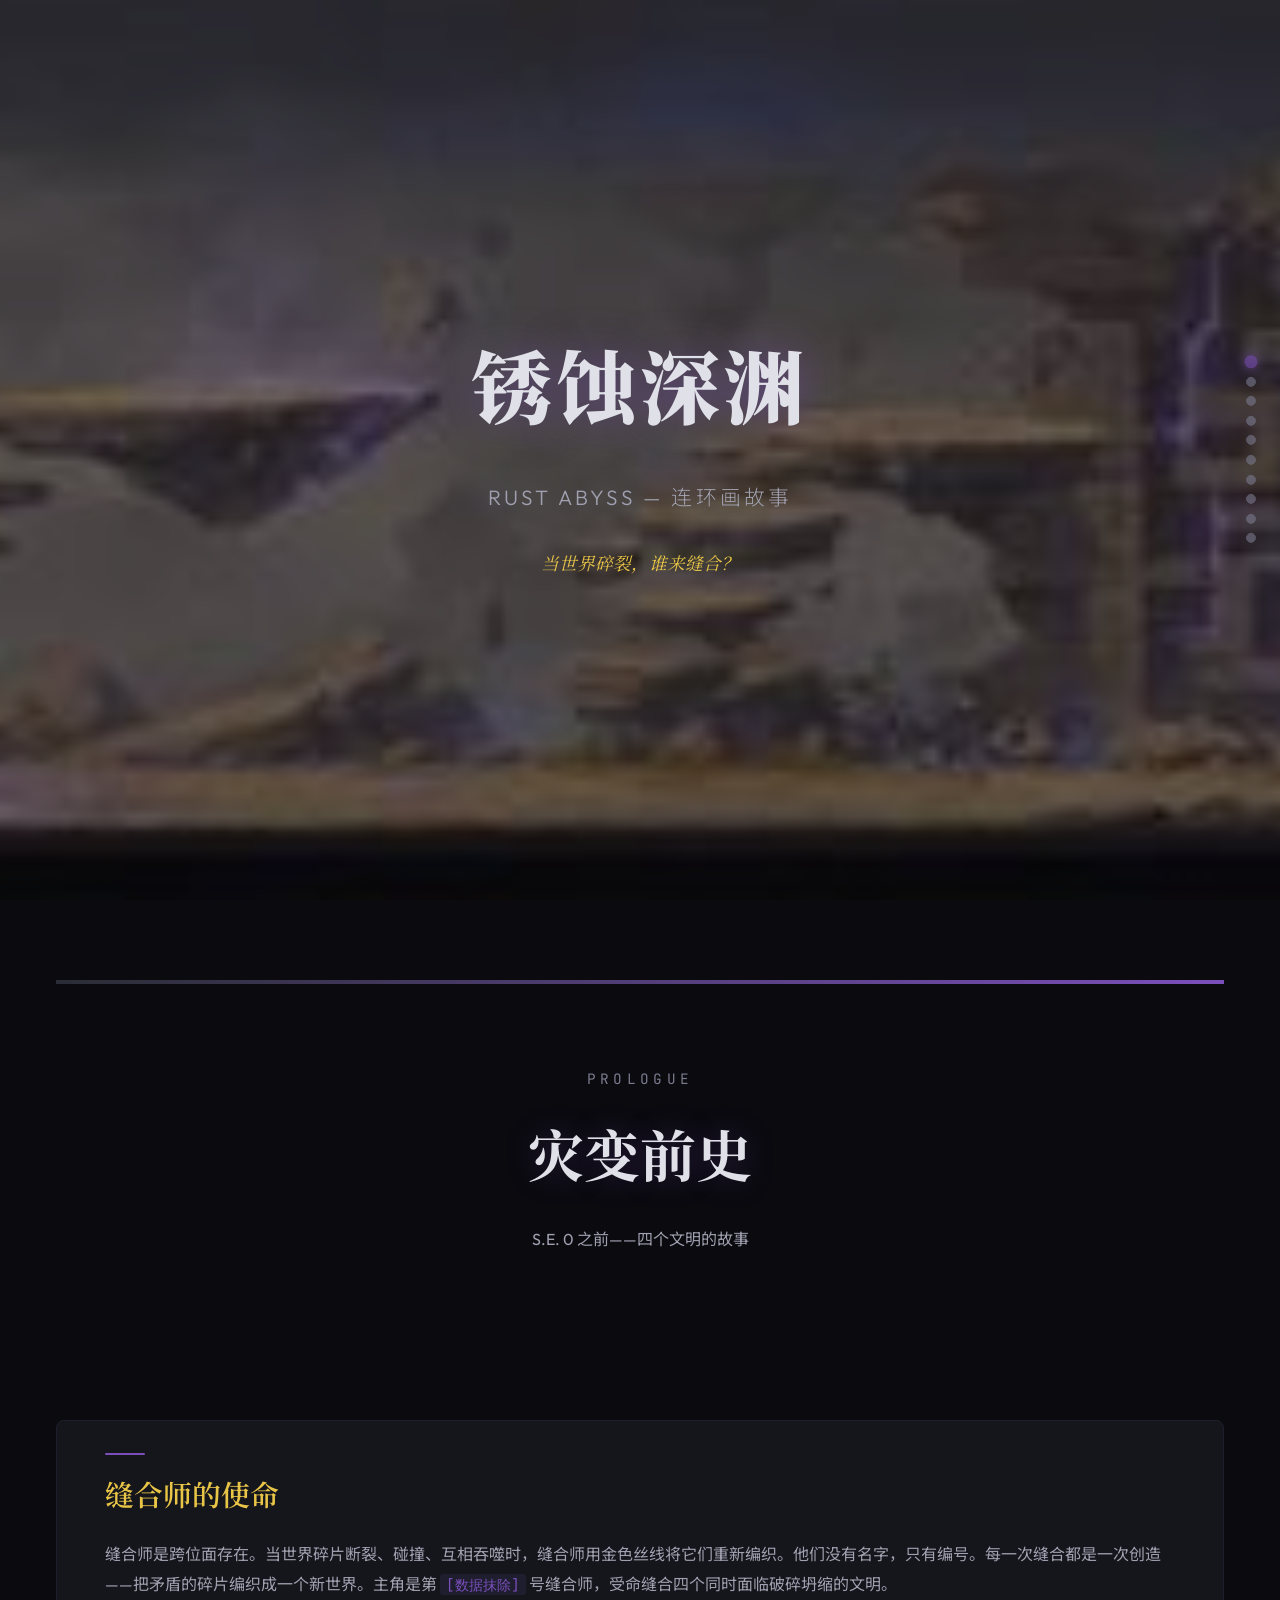
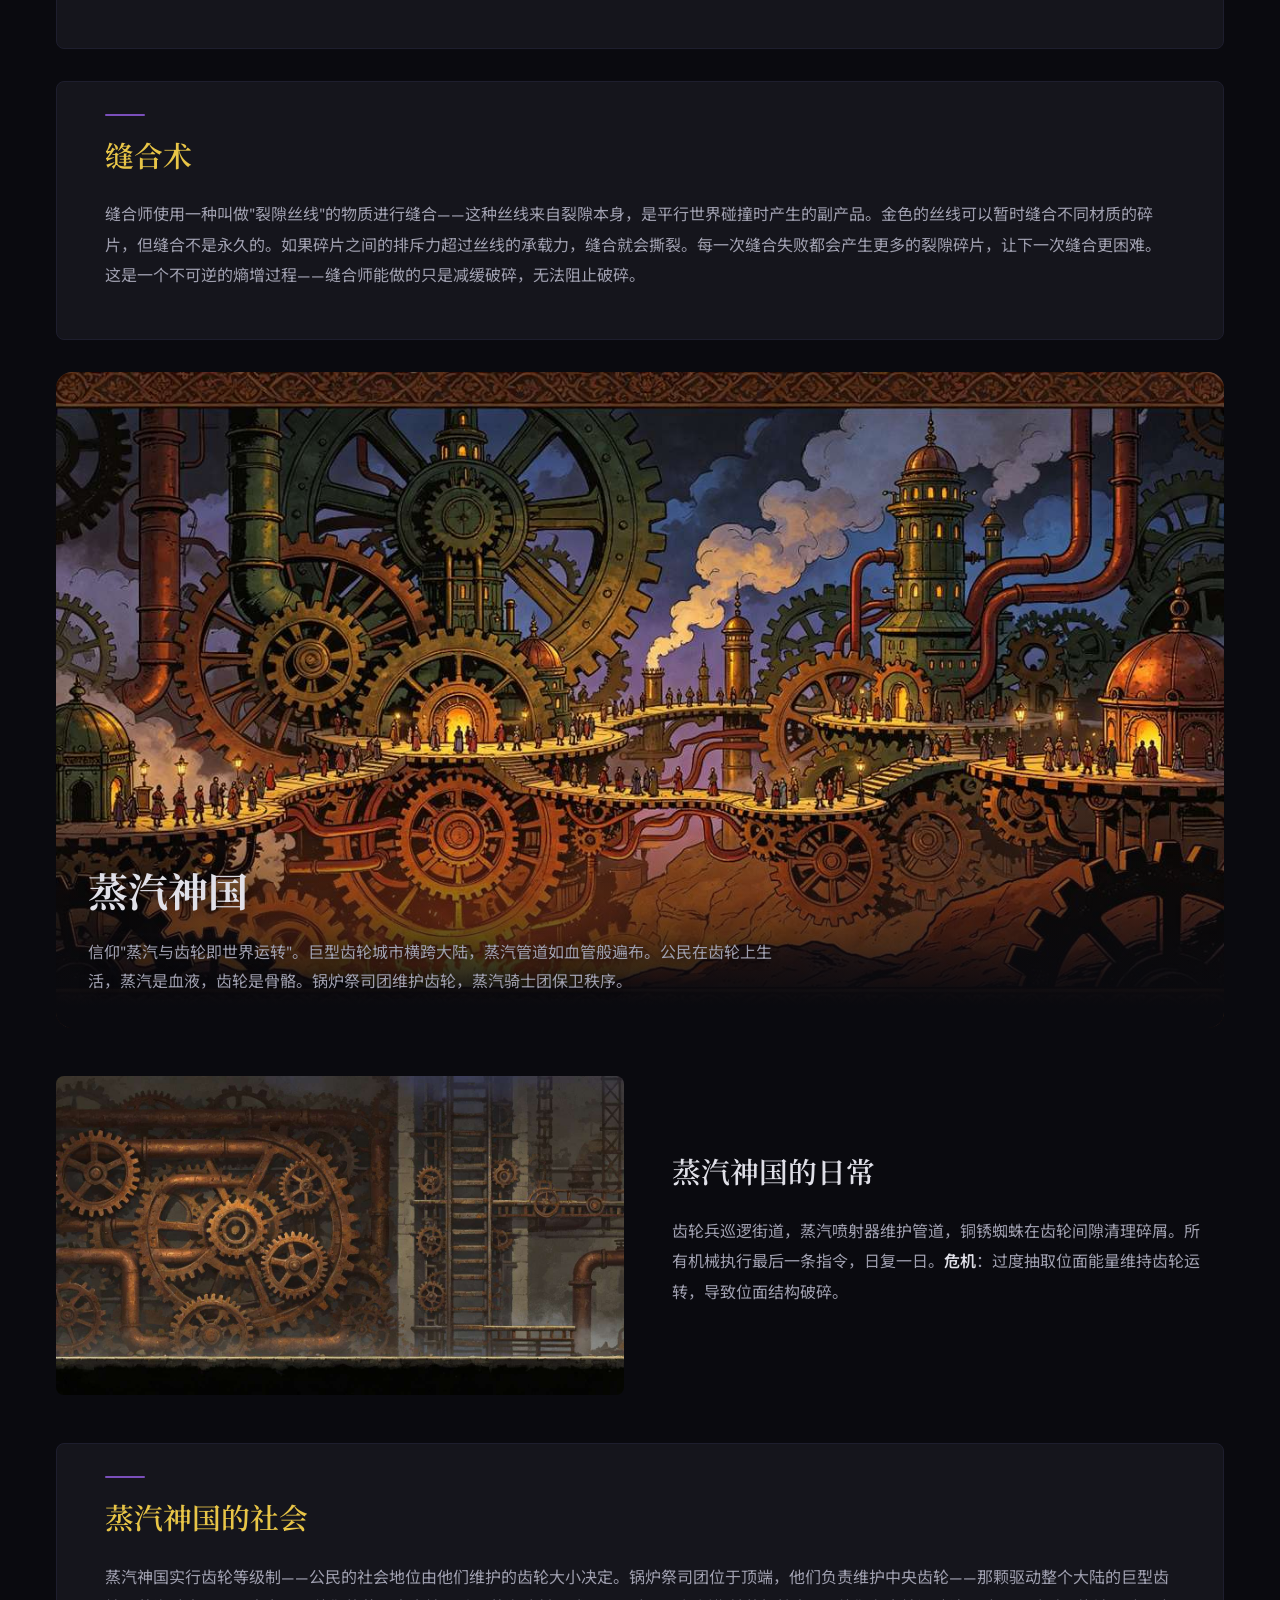
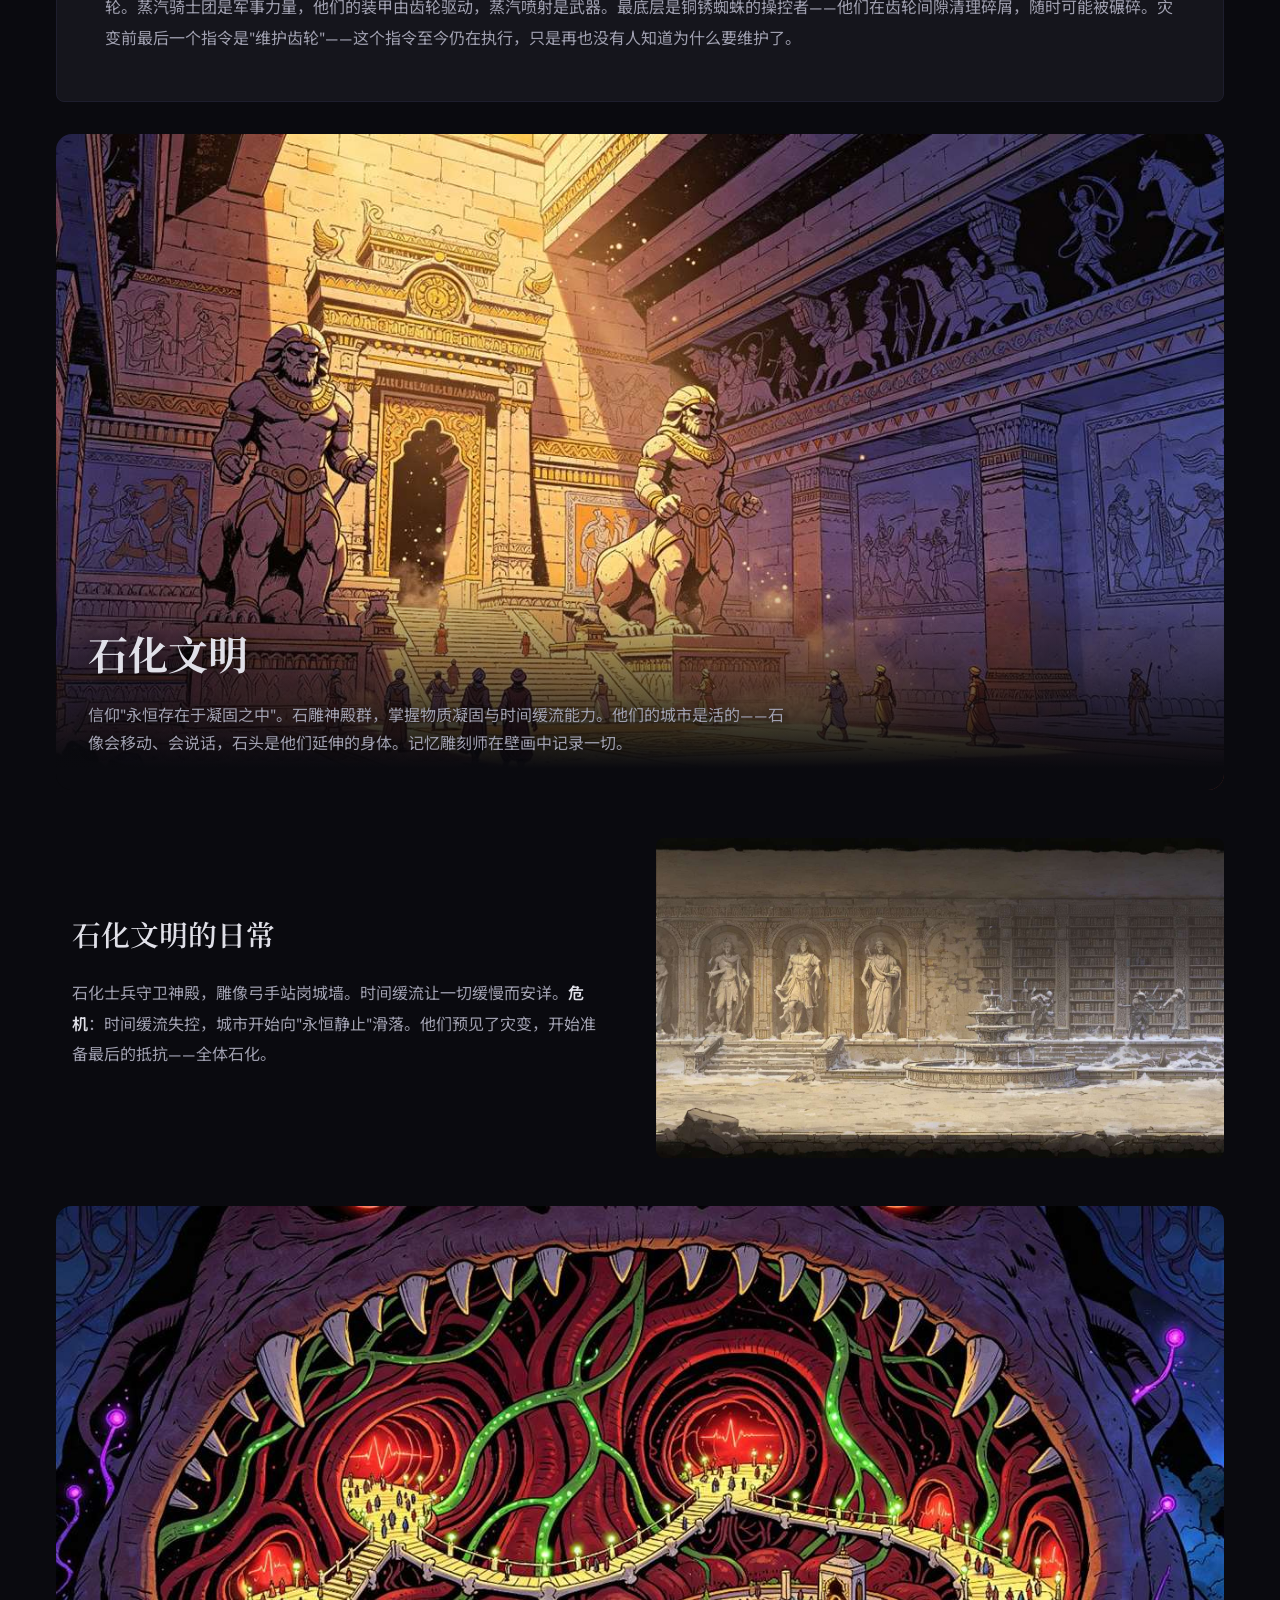
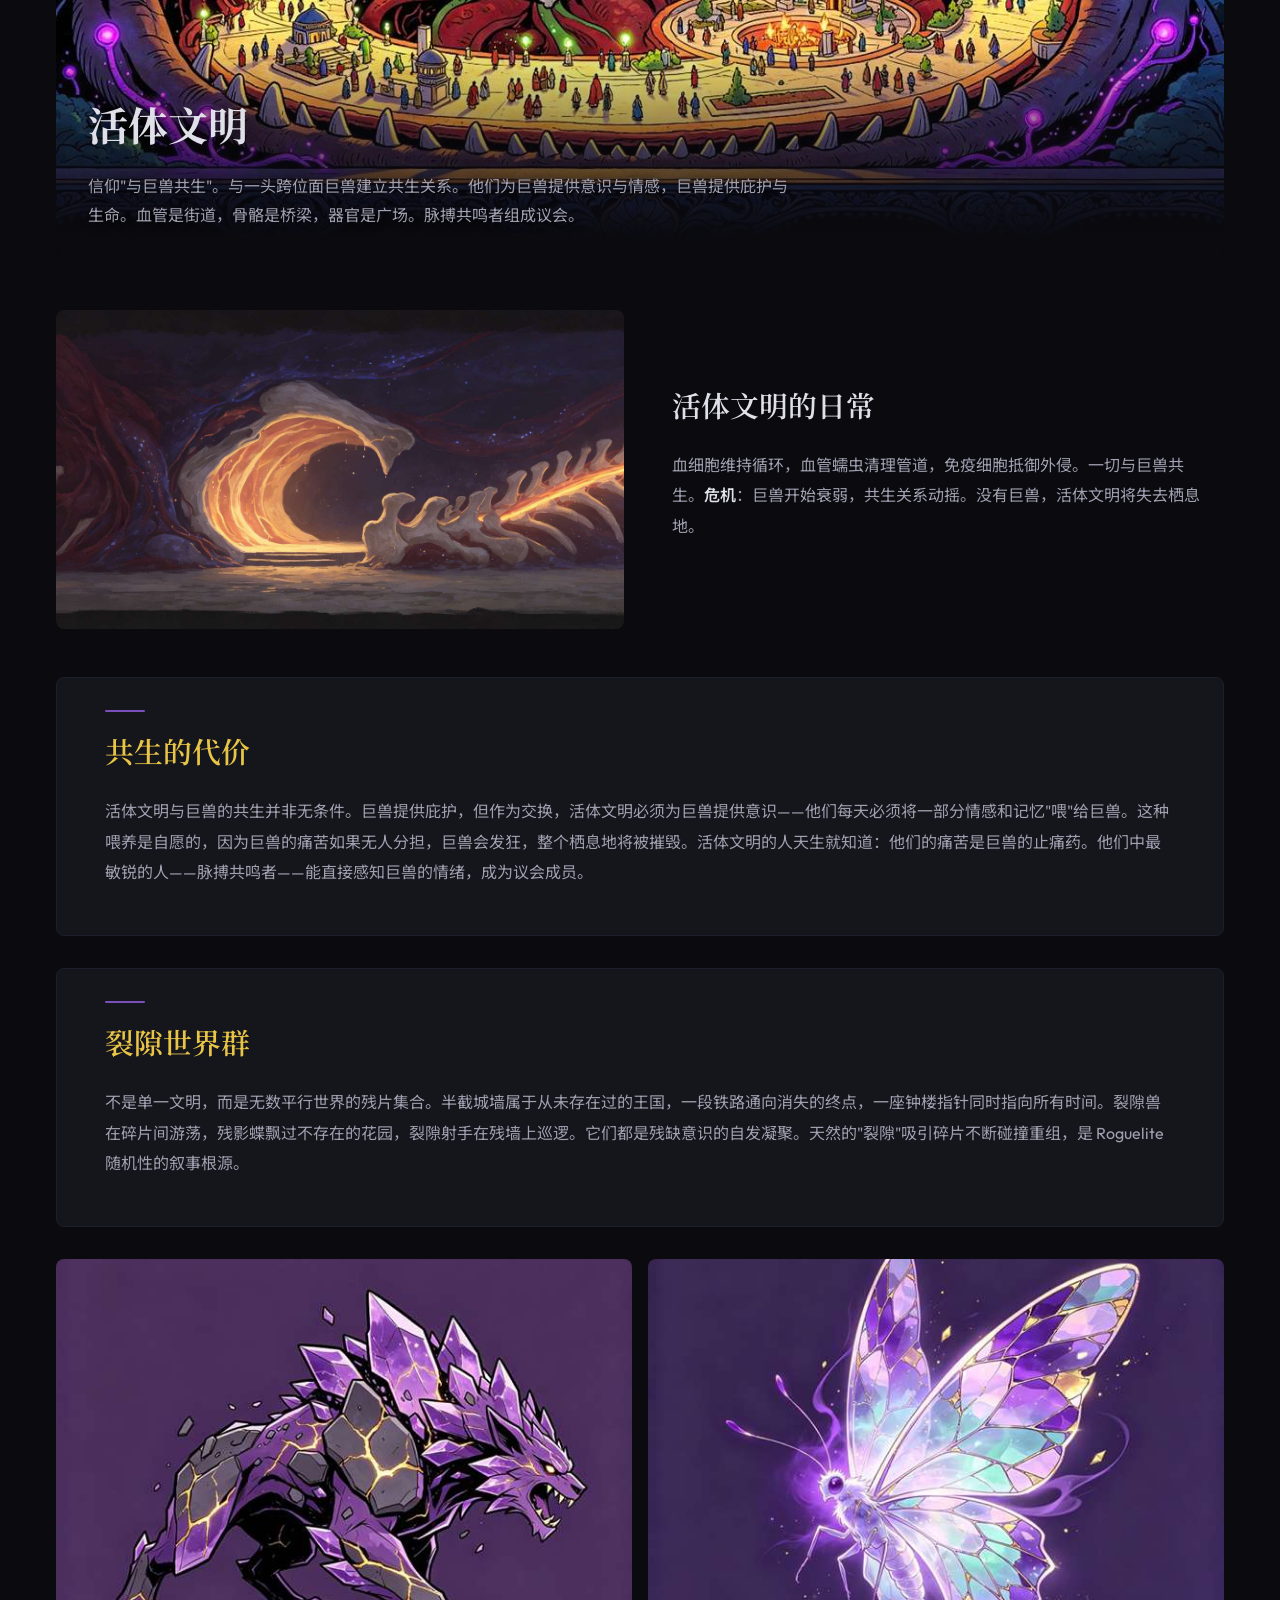
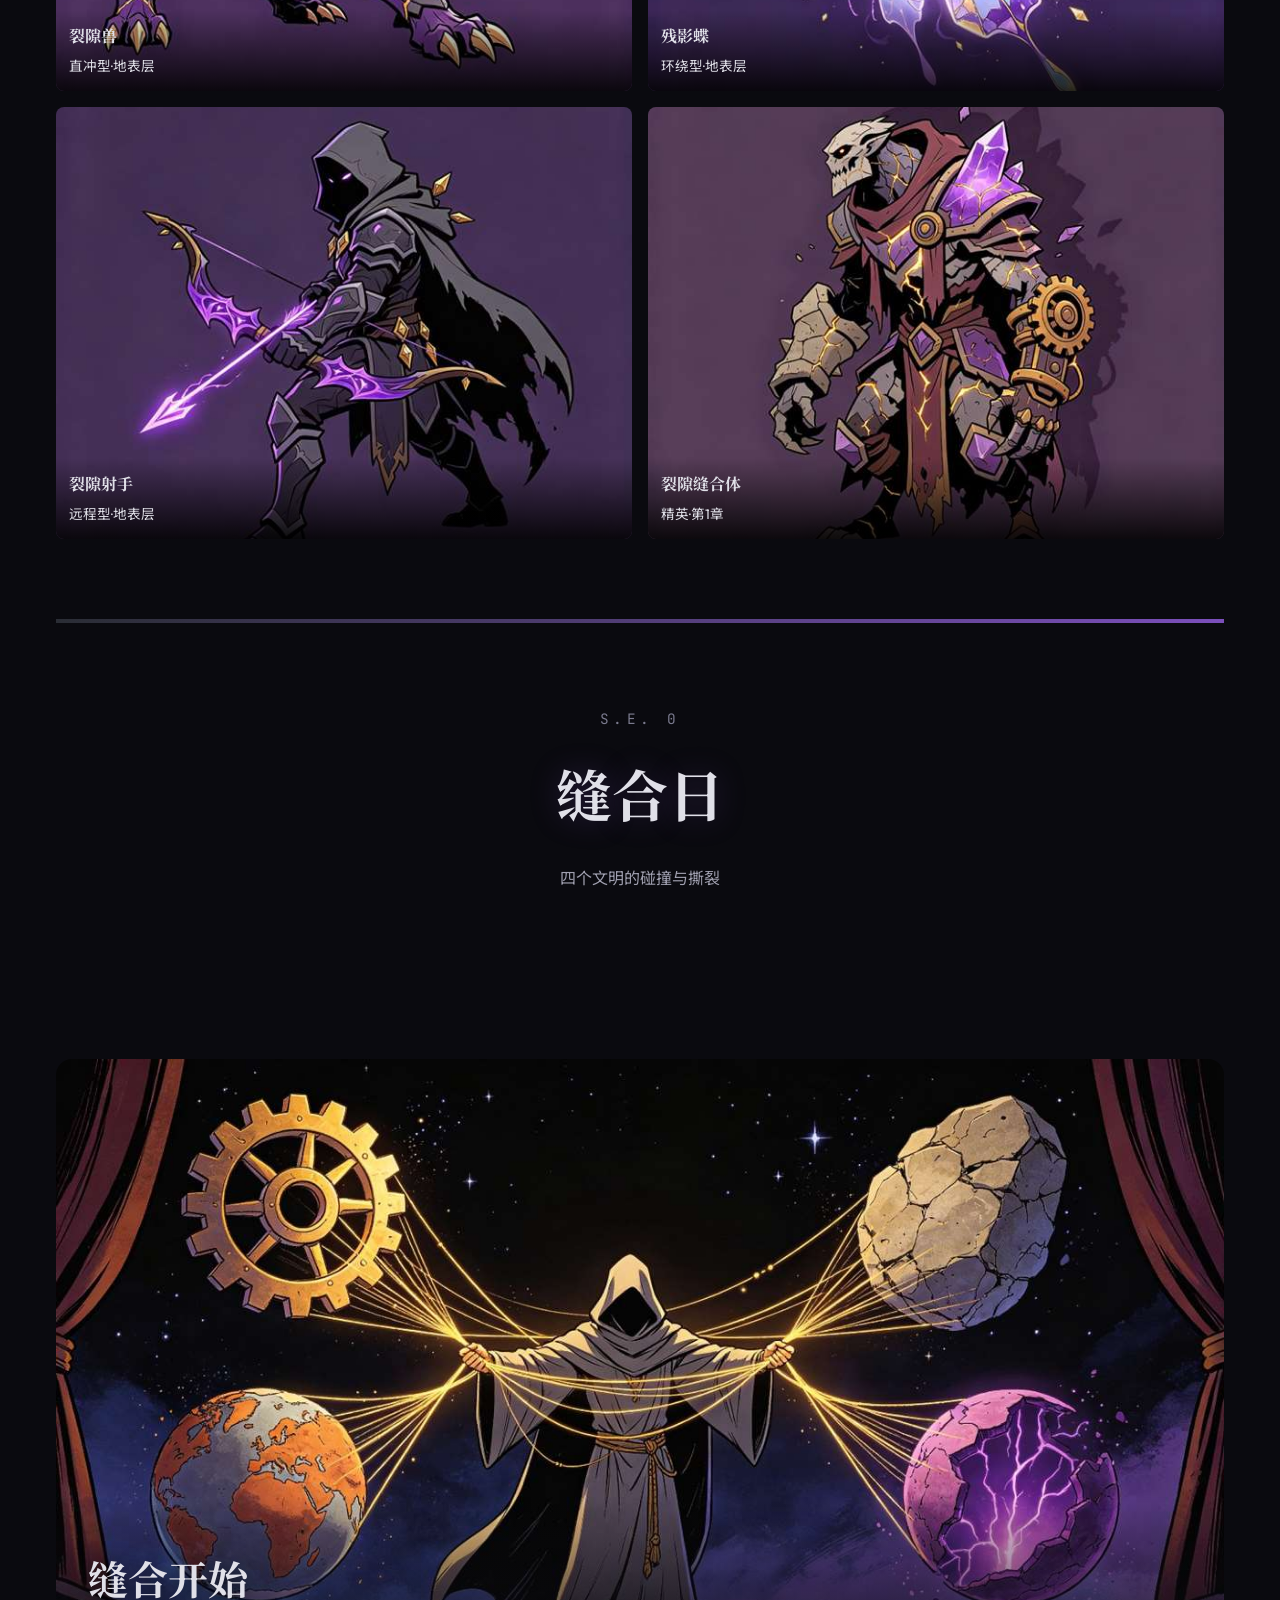
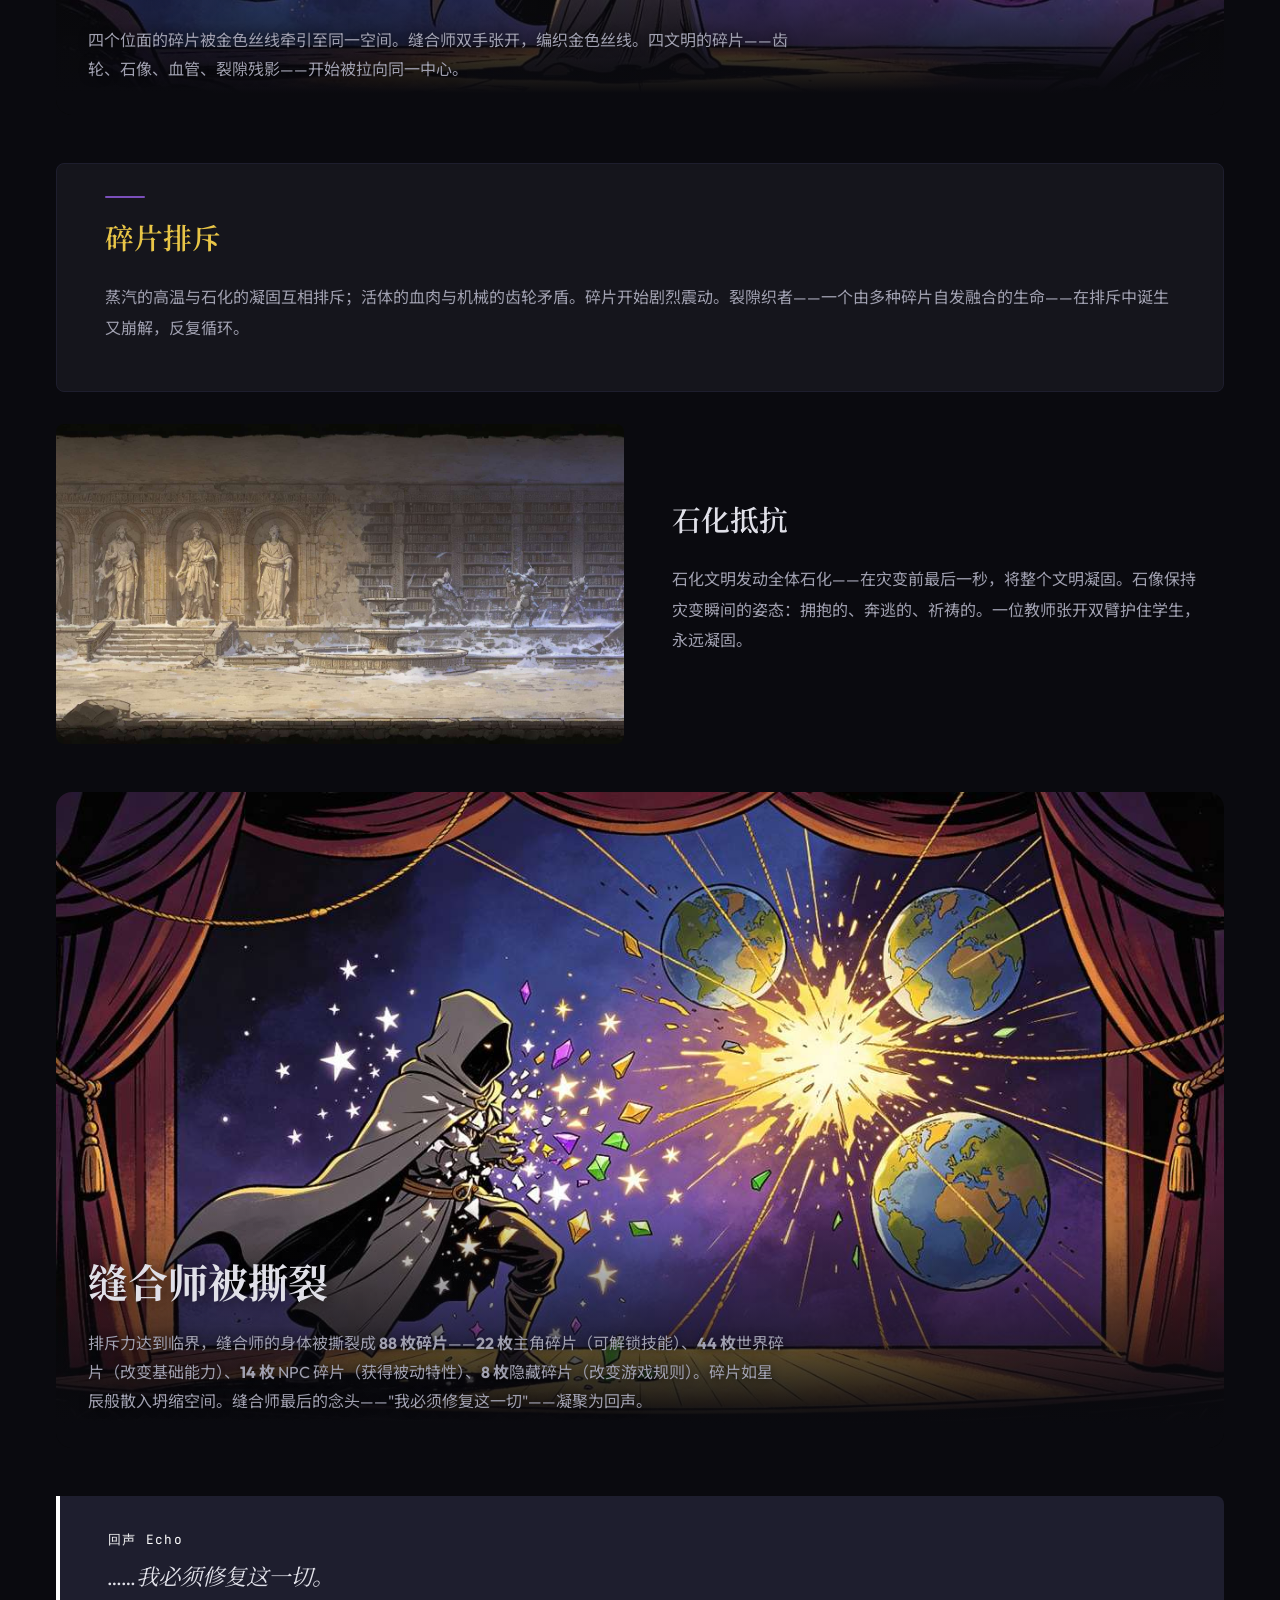
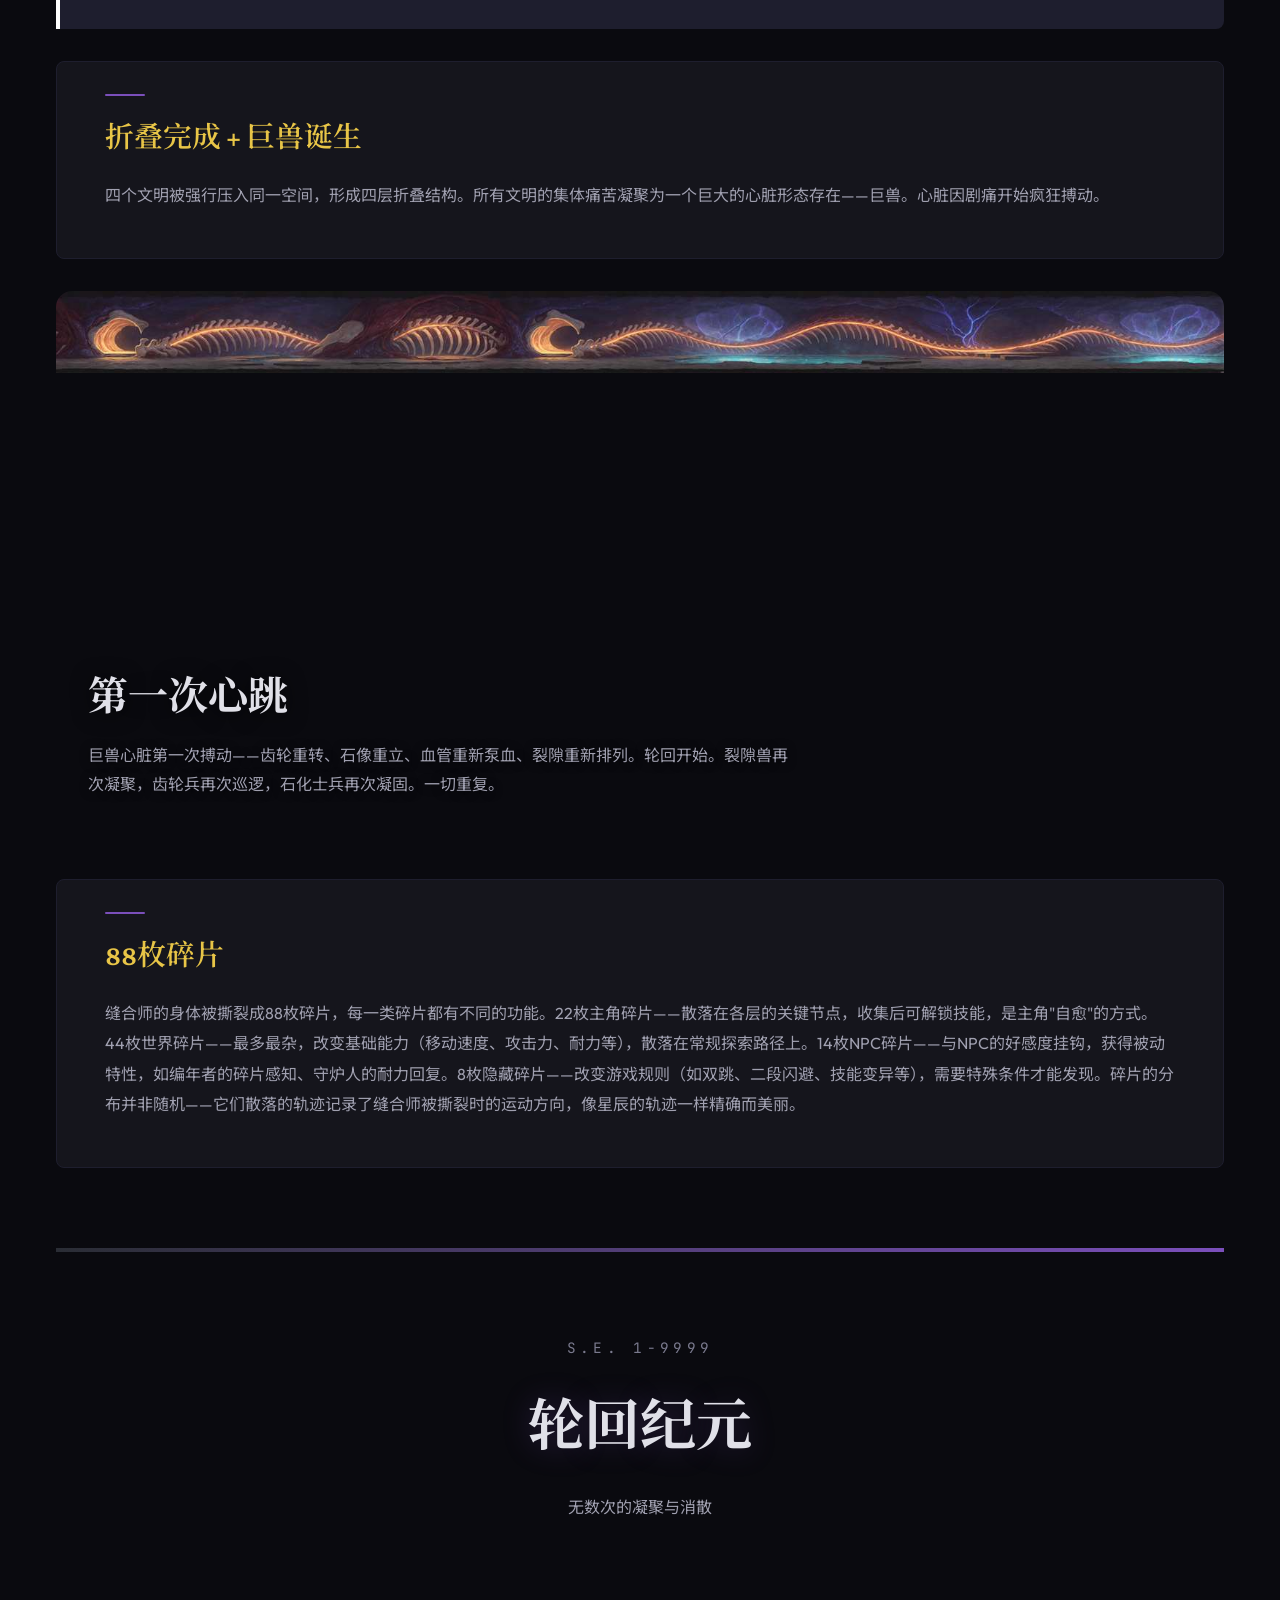
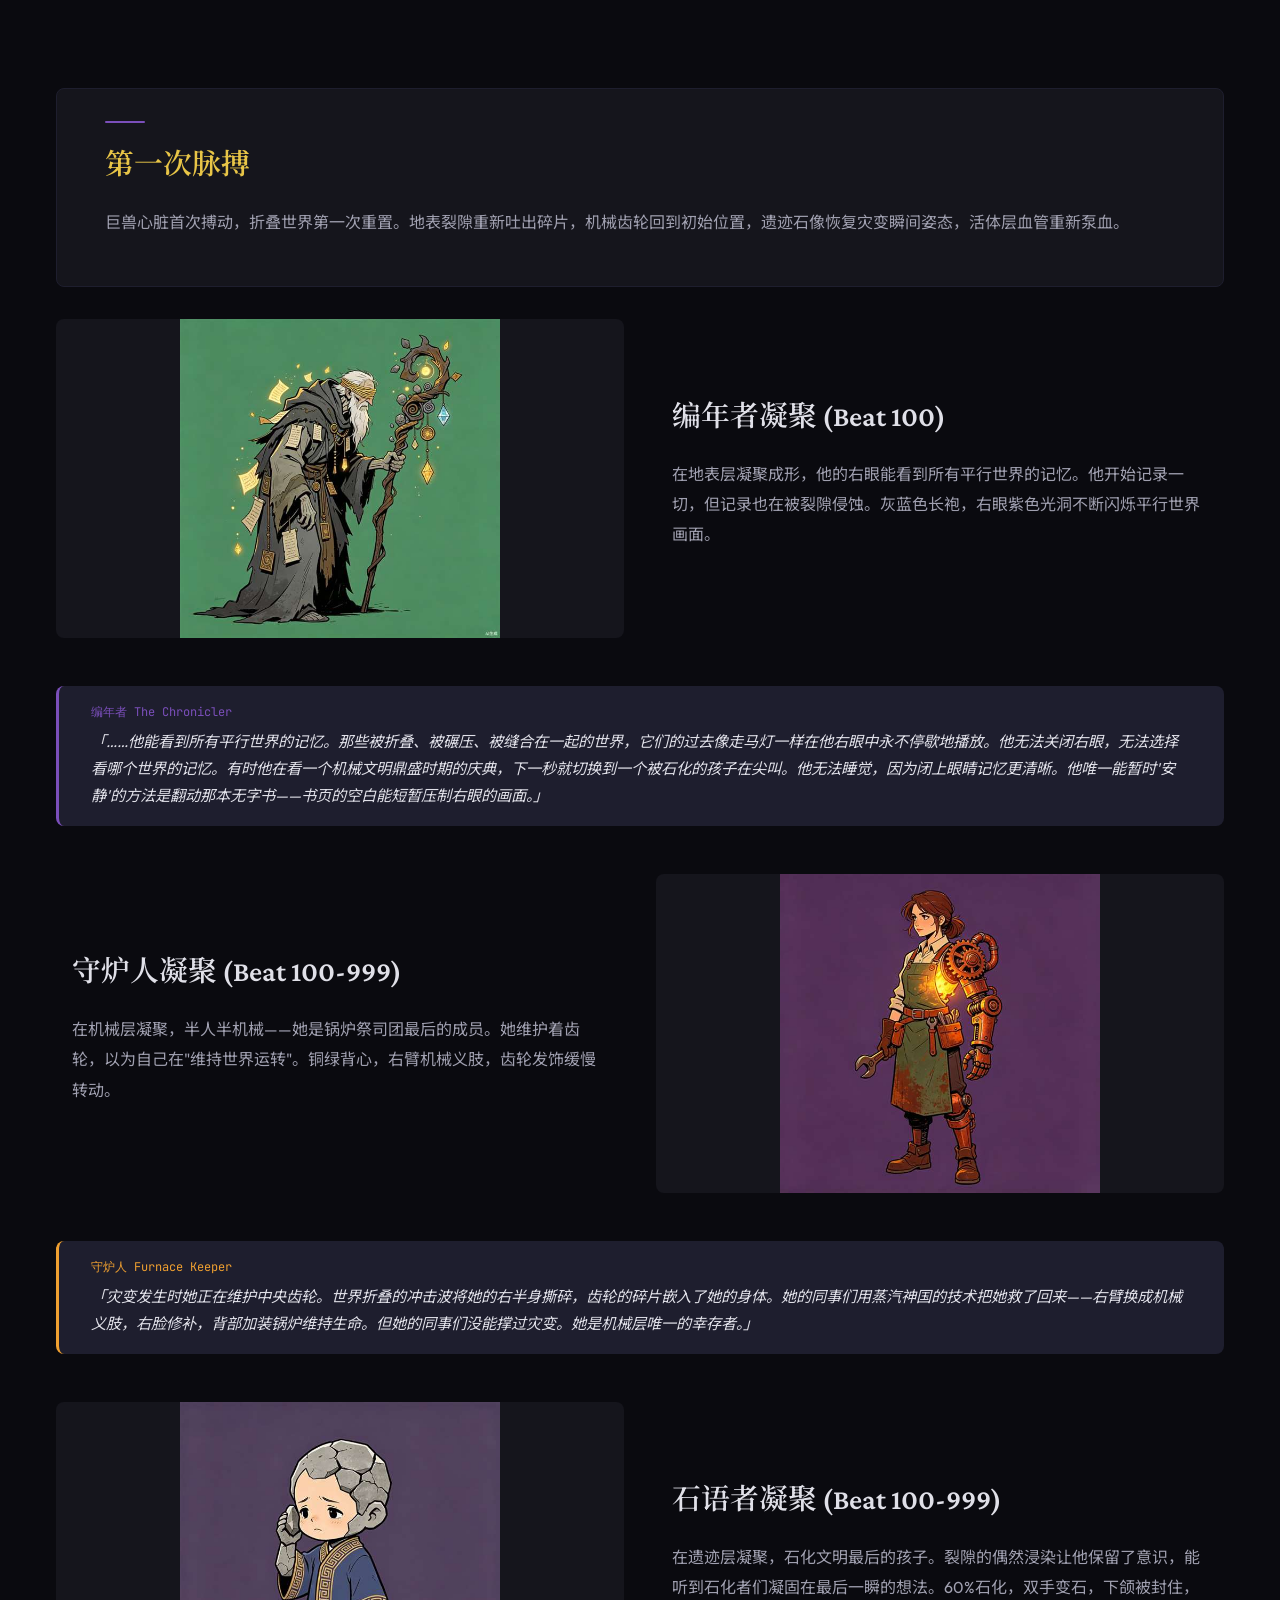
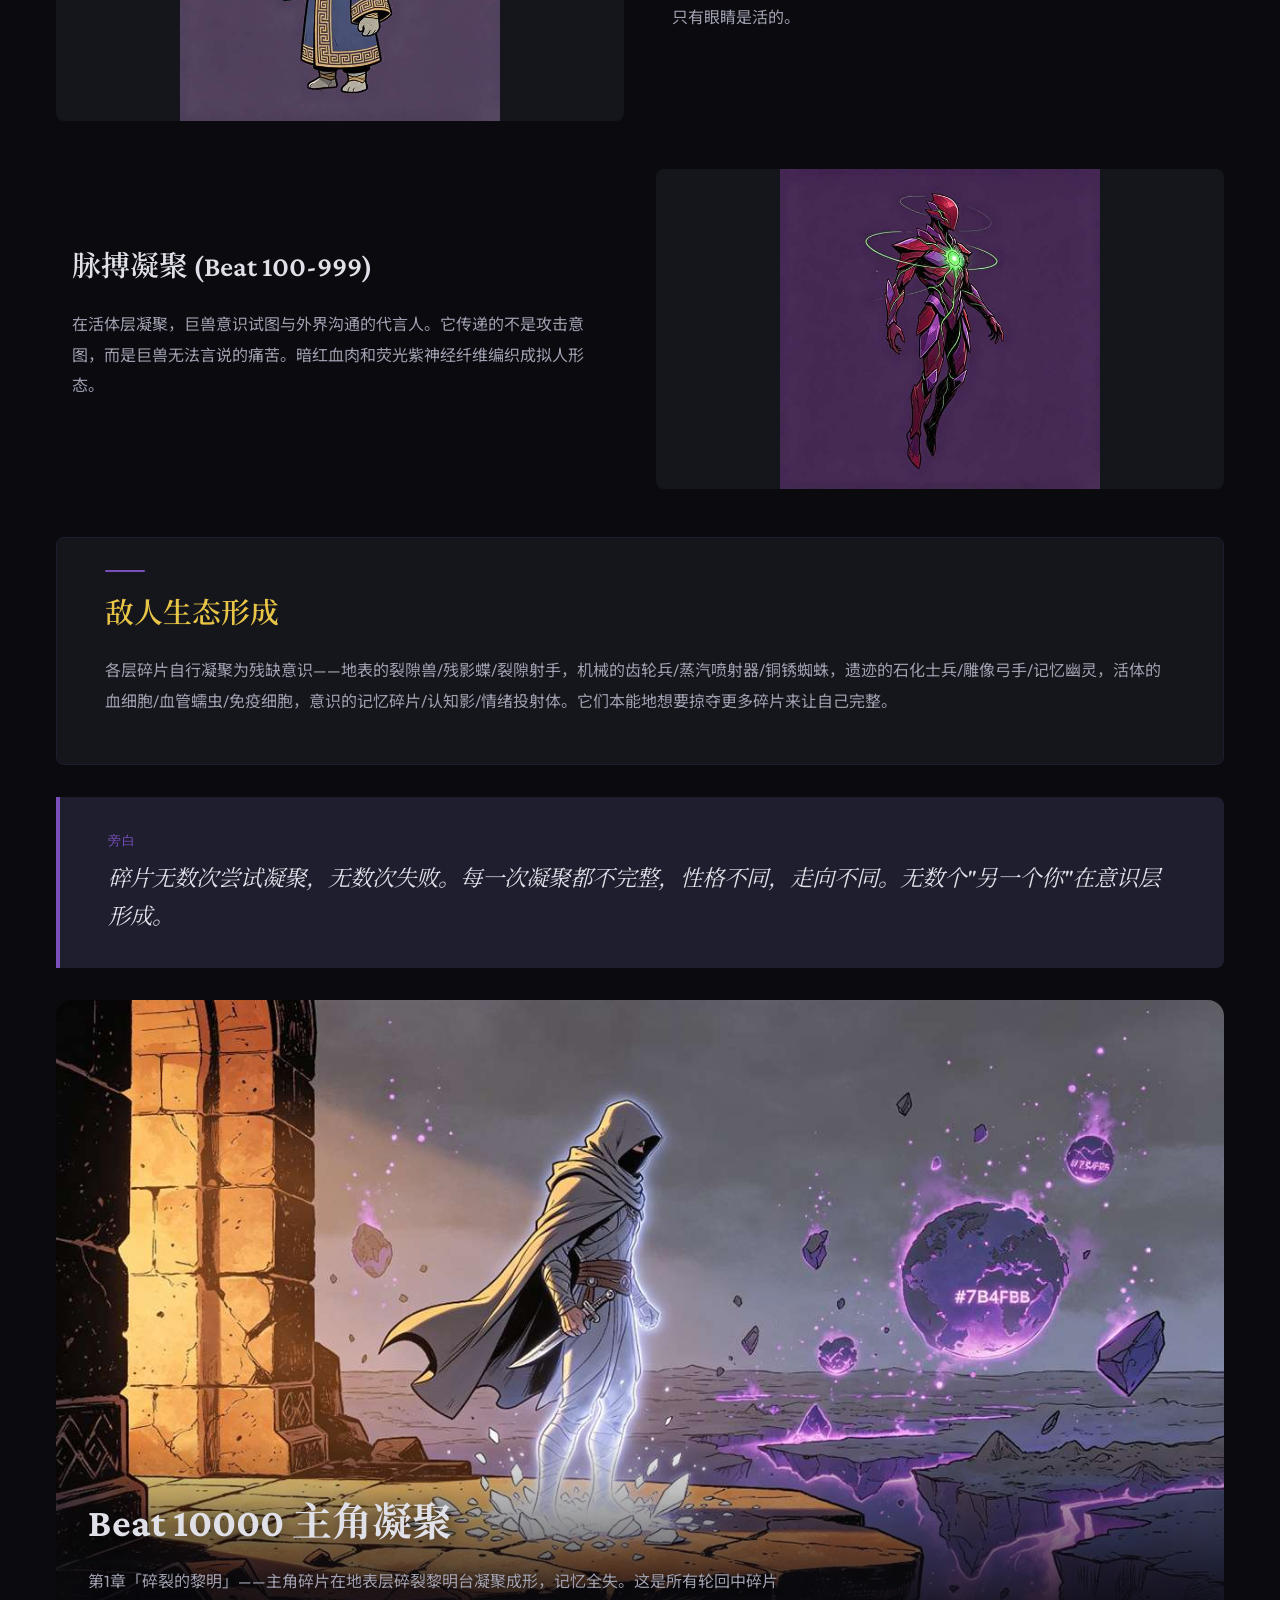
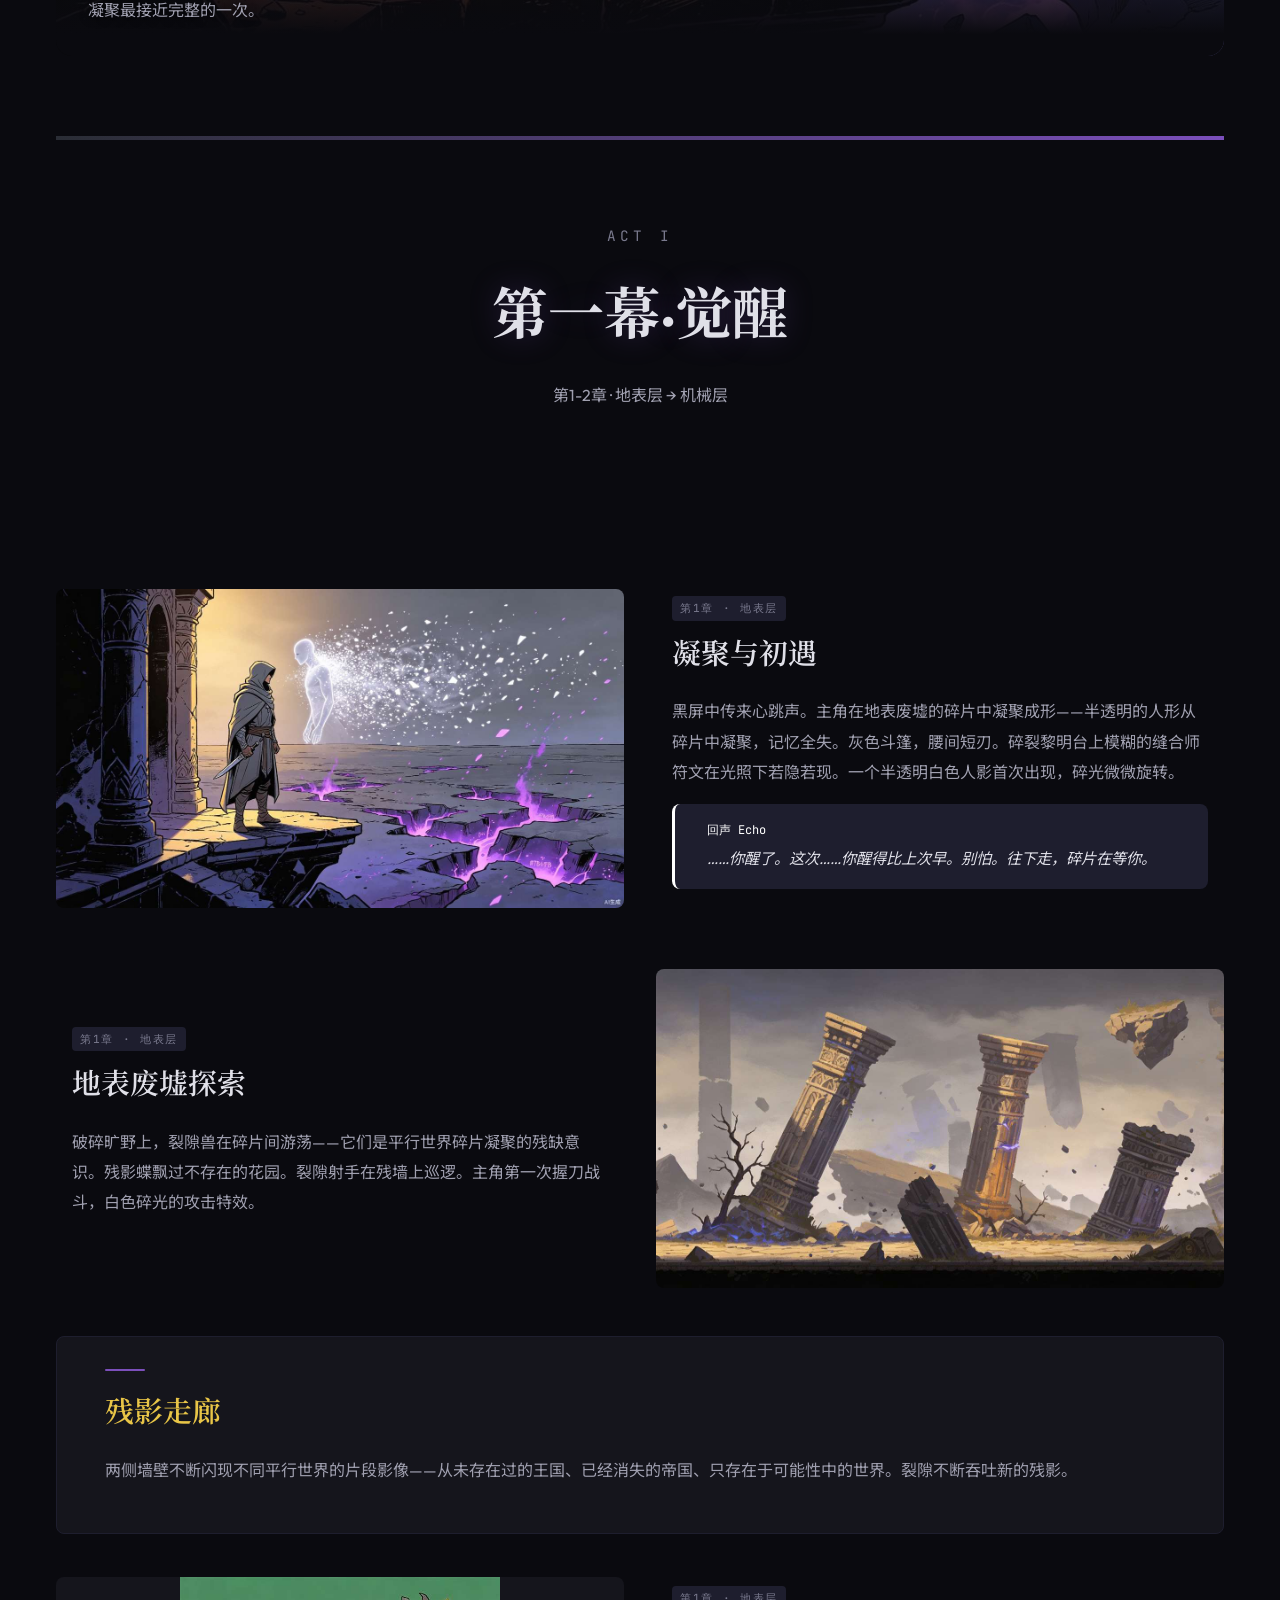
==== commit 5e4e835f: "perf: 手机自适应+加载速度优化 - 图片压缩: 88MB→7.2MB (减少91.8%), PNG转JPG+降质60%+resize - 移动端CSS: 3档断点(768px/380px/触摸设" ====
--- a/rust-abyss-comic/rust-abyss-comic.html
+++ b/rust-abyss-comic/rust-abyss-comic.html
@@ -3,10 +3,17 @@
 <html lang="zh-CN">
 <head>
   <meta charset="UTF-8">
-  <meta name="viewport" content="width=device-width, initial-scale=1.0">
+  <meta name="viewport" content="width=device-width, initial-scale=1.0, maximum-scale=5.0, viewport-fit=cover">
+  <meta name="theme-color" content="#0A0A0F">
+  <meta name="apple-mobile-web-app-capable" content="yes">
+  <meta name="apple-mobile-web-app-status-bar-style" content="black-translucent">
   <title>锈蚀深渊 — RUST ABYSS 连环画故事</title>
   <meta name="description" content="当世界碎裂，谁来缝合？——锈蚀深渊连环画故事">
-  <link rel="stylesheet" href="./_shared/fonts.css">
+  <link rel="preconnect" href="https://fonts.googleapis.com">
+  <link rel="preconnect" href="https://fonts.gstatic.com" crossorigin>
+  <link rel="preload" href="./_shared/comic-theme.css" as="style">
+  <link rel="stylesheet" href="./_shared/fonts.css" media="print" onload="this.media='all'">
+  <noscript><link rel="stylesheet" href="./_shared/fonts.css"></noscript>
   <link rel="stylesheet" href="./_shared/comic-theme.css">
   <link rel="stylesheet" href="./_shared/comic-layout.css">
 </head>
@@ -141,28 +148,28 @@
     <!-- 面板9：四宫格·地表层敌人生态 -->
     <div class="panel panel-grid-4">
       <div class="grid-item">
-        <img data-src="assets/chars/enemy_rift_beast.png" alt="裂隙兽">
+        <img data-src="assets/chars/enemy_rift_beast.jpg" alt="裂隙兽">
         <div class="grid-label">
           <strong>裂隙兽</strong>
           直冲型·地表层
         </div>
       </div>
       <div class="grid-item">
-        <img data-src="assets/chars/enemy_phantom_butterfly.png" alt="残影蝶">
+        <img data-src="assets/chars/enemy_phantom_butterfly.jpg" alt="残影蝶">
         <div class="grid-label">
           <strong>残影蝶</strong>
           环绕型·地表层
         </div>
       </div>
       <div class="grid-item">
-        <img data-src="assets/chars/enemy_rift_shooter.png" alt="裂隙射手">
+        <img data-src="assets/chars/enemy_rift_shooter.jpg" alt="裂隙射手">
         <div class="grid-label">
           <strong>裂隙射手</strong>
           远程型·地表层
         </div>
       </div>
       <div class="grid-item">
-        <img data-src="assets/chars/elite_rift_stitched.png" alt="裂隙缝合体">
+        <img data-src="assets/chars/elite_rift_stitched.jpg" alt="裂隙缝合体">
         <div class="grid-label">
           <strong>裂隙缝合体</strong>
           精英·第1章
@@ -257,7 +264,7 @@
     <!-- 面板2：编年者凝聚 -->
     <div class="panel panel-split">
       <div class="split-image" style="background: var(--bg-soft);">
-        <img data-src="assets/chars/chronicler.png" alt="编年者·灰蓝袍右眼紫色光洞" style="object-fit: contain;">
+        <img data-src="assets/chars/chronicler.jpg" alt="编年者·灰蓝袍右眼紫色光洞" style="object-fit: contain;">
       </div>
       <div class="split-content">
         <h3 class="panel-title">编年者凝聚 (Beat 100)</h3>
@@ -276,7 +283,7 @@
     <!-- 面板3：守炉人凝聚 -->
     <div class="panel panel-split reverse">
       <div class="split-image" style="background: var(--bg-soft);">
-        <img data-src="assets/chars/furnace_keeper.png" alt="守炉人·半人半机械铜绿背心" style="object-fit: contain;">
+        <img data-src="assets/chars/furnace_keeper.jpg" alt="守炉人·半人半机械铜绿背心" style="object-fit: contain;">
       </div>
       <div class="split-content">
         <h3 class="panel-title">守炉人凝聚 (Beat 100-999)</h3>
@@ -295,7 +302,7 @@
     <!-- 面板4：石语者凝聚 -->
     <div class="panel panel-split">
       <div class="split-image" style="background: var(--bg-soft);">
-        <img data-src="assets/chars/stone_speaker.png" alt="石语者·60%石化孩童双眼清澈" style="object-fit: contain;">
+        <img data-src="assets/chars/stone_speaker.jpg" alt="石语者·60%石化孩童双眼清澈" style="object-fit: contain;">
       </div>
       <div class="split-content">
         <h3 class="panel-title">石语者凝聚 (Beat 100-999)</h3>
@@ -306,7 +313,7 @@
     <!-- 面板5：脉搏凝聚 -->
     <div class="panel panel-split reverse">
       <div class="split-image" style="background: var(--bg-soft);">
-        <img data-src="assets/chars/pulse.png" alt="脉搏·暗红血肉荧光紫神经纤维拟人形态" style="object-fit: contain;">
+        <img data-src="assets/chars/pulse.jpg" alt="脉搏·暗红血肉荧光紫神经纤维拟人形态" style="object-fit: contain;">
       </div>
       <div class="split-content">
         <h3 class="panel-title">脉搏凝聚 (Beat 100-999)</h3>
@@ -382,7 +389,7 @@
     <!-- 面板4：遇编年者 -->
     <div class="panel panel-split">
       <div class="split-image" style="background: var(--bg-soft);">
-        <img data-src="assets/chars/chronicler.png" alt="编年者·佝偻老者右眼紫色光洞" style="object-fit: contain;">
+        <img data-src="assets/chars/chronicler.jpg" alt="编年者·佝偻老者右眼紫色光洞" style="object-fit: contain;">
       </div>
       <div class="split-content">
         <span class="panel-tag">第1章 · 地表层</span>
@@ -407,7 +414,7 @@
     <!-- 面板5：裂隙缝合体 -->
     <div class="panel panel-split reverse">
       <div class="split-image" style="background: var(--bg-soft);">
-        <img data-src="assets/chars/elite_rift_stitched.png" alt="裂隙缝合体·多材质缝合体" style="object-fit: contain;">
+        <img data-src="assets/chars/elite_rift_stitched.jpg" alt="裂隙缝合体·多材质缝合体" style="object-fit: contain;">
       </div>
       <div class="split-content">
         <span class="panel-tag">第1章 · 精英战</span>
@@ -422,7 +429,7 @@
 
     <!-- 面板6：Boss·裂隙织者 -->
     <div class="panel panel-splash">
-      <img data-src="assets/chars/boss_rift_weaver.png" alt="Boss·裂隙织者" style="object-fit: contain; background: var(--bg-soft);">
+      <img data-src="assets/chars/boss_rift_weaver.jpg" alt="Boss·裂隙织者" style="object-fit: contain; background: var(--bg-soft);">
       <div class="splash-overlay">
         <h3 class="splash-title">Boss · 裂隙织者</h3>
         <p class="splash-text">半边骑士铠甲半边机械臂背后伸出藤蔓的混合体。它跪地拼碎片，感知主角后起身。它不是在攻击主角——它在试图拼回自己。受击时不同材质（石/金属/血肉/紫光）依次剥落。</p>
@@ -509,7 +516,7 @@
     <!-- 面板13：齿轮骑士 -->
     <div class="panel panel-split">
       <div class="split-image" style="background: var(--bg-soft);">
-        <img data-src="assets/chars/elite_gear_knight.png" alt="齿轮骑士·装甲齿轮士兵" style="object-fit: contain;">
+        <img data-src="assets/chars/elite_gear_knight.jpg" alt="齿轮骑士·装甲齿轮士兵" style="object-fit: contain;">
       </div>
       <div class="split-content">
         <span class="panel-tag">第2章 · 精英战</span>
@@ -525,7 +532,7 @@
 
     <!-- 面板14：Boss·齿轮暴君 -->
     <div class="panel panel-splash">
-      <img data-src="assets/chars/boss_gear_tyrant.png" alt="Boss·齿轮暴君" style="object-fit: contain; background: var(--bg-soft);">
+      <img data-src="assets/chars/boss_gear_tyrant.jpg" alt="Boss·齿轮暴君" style="object-fit: contain; background: var(--bg-soft);">
       <div class="splash-overlay">
         <h3 class="splash-title">Boss · 齿轮暴君</h3>
         <p class="splash-text">被抽取核心强行驱动的巨型战争机械。胸口核心被折叠能量扭曲。</p>
@@ -636,7 +643,7 @@
     <!-- 面板6：石像将军 -->
     <div class="panel panel-split reverse">
       <div class="split-image" style="background: var(--bg-soft);">
-        <img data-src="assets/chars/elite_stone_general.png" alt="石像将军·石化战士" style="object-fit: contain;">
+        <img data-src="assets/chars/elite_stone_general.jpg" alt="石像将军·石化战士" style="object-fit: contain;">
       </div>
       <div class="split-content">
         <span class="panel-tag">第3章 · 精英战</span>
@@ -652,7 +659,7 @@
 
     <!-- 面板7：Boss·解冻者 -->
     <div class="panel panel-splash">
-      <img data-src="assets/chars/boss_thawed.png" alt="Boss·解冻者" style="object-fit: contain; background: var(--bg-soft);">
+      <img data-src="assets/chars/boss_thawed.jpg" alt="Boss·解冻者" style="object-fit: contain; background: var(--bg-soft);">
       <div class="splash-overlay">
         <h3 class="splash-title">Boss · 解冻者</h3>
         <p class="splash-text">石化教师在灾变瞬间张开双臂护住学生。3阶段渐变：全身石壳→上半身解冻→完全解冻露出悲伤人形。战斗中石壳剥落，石壳下是保护的姿态。</p>
@@ -782,7 +789,7 @@
     <!-- 面板5：血管猎手 -->
     <div class="panel panel-split">
       <div class="split-image" style="background: var(--bg-soft);">
-        <img data-src="assets/chars/elite_vessel_hunter.png" alt="血管猎手·巡逻血细胞变体" style="object-fit: contain;">
+        <img data-src="assets/chars/elite_vessel_hunter.jpg" alt="血管猎手·巡逻血细胞变体" style="object-fit: contain;">
       </div>
       <div class="split-content">
         <span class="panel-tag">第5章 · 精英战</span>
@@ -793,7 +800,7 @@
 
     <!-- 面板6：Boss·免疫之墙 -->
     <div class="panel panel-splash">
-      <img data-src="assets/chars/boss_immune_wall.png" alt="Boss·免疫之墙" style="object-fit: contain; background: var(--bg-soft);">
+      <img data-src="assets/chars/boss_immune_wall.jpg" alt="Boss·免疫之墙" style="object-fit: contain; background: var(--bg-soft);">
       <div class="splash-overlay">
         <h3 class="splash-title">Boss · 免疫之墙</h3>
         <p class="splash-text">巨型白细胞变体不断分裂融合围堵主角。第三阶段拟态成主角样貌——创伤应激反应。与心跳同步——心跳骤停时是攻击窗口。</p>
@@ -896,7 +903,7 @@
 
     <!-- 面板13：Boss·缝合师残影 -->
     <div class="panel panel-splash">
-      <img data-src="assets/chars/boss_stitcher_shadow.png" alt="Boss·缝合师残影" style="object-fit: contain; background: var(--bg-soft);">
+      <img data-src="assets/chars/boss_stitcher_shadow.jpg" alt="Boss·缝合师残影" style="object-fit: contain; background: var(--bg-soft);">
       <div class="splash-overlay">
         <h3 class="splash-title">Boss · 缝合师残影</h3>
         <p class="splash-text">从镜中走出的主角过去的镜像。使用玩家当前周目从未使用过的技能——迫使跳出舒适区。第3阶段"犹豫态"动作变慢——它在犹豫是否要继续战斗。</p>
@@ -938,7 +945,7 @@
     <!-- 面板1：守炉人 -->
     <div class="panel panel-split">
       <div class="split-image" style="background: var(--bg-soft);">
-        <img data-src="assets/chars/furnace_keeper.png" alt="守炉人·站在齿轮旁" style="object-fit: contain;">
+        <img data-src="assets/chars/furnace_keeper.jpg" alt="守炉人·站在齿轮旁" style="object-fit: contain;">
       </div>
       <div class="split-content">
         <span class="panel-tag">第7章 · 最后巡礼</span>
@@ -959,7 +966,7 @@
     <!-- 面板2：石语者 -->
     <div class="panel panel-split reverse">
       <div class="split-image" style="background: var(--bg-soft);">
-        <img data-src="assets/chars/stone_speaker.png" alt="石语者·走到自己石像前" style="object-fit: contain;">
+        <img data-src="assets/chars/stone_speaker.jpg" alt="石语者·走到自己石像前" style="object-fit: contain;">
       </div>
       <div class="split-content">
         <span class="panel-tag">第7章 · 最后巡礼</span>
@@ -980,7 +987,7 @@
     <!-- 面板3：编年者 -->
     <div class="panel panel-split">
       <div class="split-image" style="background: var(--bg-soft);">
-        <img data-src="assets/chars/chronicler.png" alt="编年者·翻动无字书最后一页" style="object-fit: contain;">
+        <img data-src="assets/chars/chronicler.jpg" alt="编年者·翻动无字书最后一页" style="object-fit: contain;">
       </div>
       <div class="split-content">
         <span class="panel-tag">第7章 · 最后巡礼</span>
@@ -996,7 +1003,7 @@
     <!-- 面板4：脉搏 -->
     <div class="panel panel-split reverse">
       <div class="split-image" style="background: var(--bg-soft);">
-        <img data-src="assets/chars/pulse.png" alt="脉搏·搏动变得平静" style="object-fit: contain;">
+        <img data-src="assets/chars/pulse.jpg" alt="脉搏·搏动变得平静" style="object-fit: contain;">
       </div>
       <div class="split-content">
         <span class="panel-tag">第7章 · 最后巡礼</span>
@@ -1048,7 +1055,7 @@
 
     <!-- 面板9：终局Boss·万物之心 -->
     <div class="panel panel-splash">
-      <img data-src="assets/chars/boss_heart_of_all.png" alt="终局Boss·万物之心" style="object-fit: contain; background: var(--bg-soft);">
+      <img data-src="assets/chars/boss_heart_of_all.jpg" alt="终局Boss·万物之心" style="object-fit: contain; background: var(--bg-soft);">
       <div class="splash-overlay">
         <h3 class="splash-title">终局Boss · 万物之心</h3>
         <p class="splash-text">3战斗形态（A激进/B悲伤/C混沌）+ 3轮轮回复刻前4Boss简化招式。终局对话态——巨兽核心意识首次直接对话。</p>
@@ -1182,133 +1189,133 @@
       <h3 class="panel-title">角色图鉴</h3>
       <div class="char-gallery">
         <div class="char-card">
-          <div class="card-image"><img data-src="assets/chars/protagonist.png" alt="主角"></div>
+          <div class="card-image"><img data-src="assets/chars/protagonist.jpg" alt="主角"></div>
           <div class="card-info">
             <div class="card-name">主角</div>
             <div class="card-role">失忆旅人/缝合师碎片</div>
           </div>
         </div>
         <div class="char-card">
-          <div class="card-image"><img data-src="assets/chars/echo.png" alt="回声"></div>
+          <div class="card-image"><img data-src="assets/chars/echo.jpg" alt="回声"></div>
           <div class="card-info">
             <div class="card-name">回声</div>
             <div class="card-role">缝合师最后念头</div>
           </div>
         </div>
         <div class="char-card">
-          <div class="card-image"><img data-src="assets/chars/chronicler.png" alt="编年者"></div>
+          <div class="card-image"><img data-src="assets/chars/chronicler.jpg" alt="编年者"></div>
           <div class="card-info">
             <div class="card-name">编年者</div>
             <div class="card-role">记忆记录者</div>
           </div>
         </div>
         <div class="char-card">
-          <div class="card-image"><img data-src="assets/chars/furnace_keeper.png" alt="守炉人"></div>
+          <div class="card-image"><img data-src="assets/chars/furnace_keeper.jpg" alt="守炉人"></div>
           <div class="card-info">
             <div class="card-name">守炉人</div>
             <div class="card-role">齿轮维护者</div>
           </div>
         </div>
         <div class="char-card">
-          <div class="card-image"><img data-src="assets/chars/stone_speaker.png" alt="石语者"></div>
+          <div class="card-image"><img data-src="assets/chars/stone_speaker.jpg" alt="石语者"></div>
           <div class="card-info">
             <div class="card-name">石语者</div>
             <div class="card-role">石化共鸣者</div>
           </div>
         </div>
         <div class="char-card">
-          <div class="card-image"><img data-src="assets/chars/pulse.png" alt="脉搏"></div>
+          <div class="card-image"><img data-src="assets/chars/pulse.jpg" alt="脉搏"></div>
           <div class="card-info">
             <div class="card-name">脉搏</div>
             <div class="card-role">巨兽代言人</div>
           </div>
         </div>
         <div class="char-card">
-          <div class="card-image"><img data-src="assets/chars/boss_rift_weaver.png" alt="裂隙织者"></div>
+          <div class="card-image"><img data-src="assets/chars/boss_rift_weaver.jpg" alt="裂隙织者"></div>
           <div class="card-info">
             <div class="card-name">裂隙织者</div>
             <div class="card-role">Boss 1 · 第1章</div>
           </div>
         </div>
         <div class="char-card">
-          <div class="card-image"><img data-src="assets/chars/boss_gear_tyrant.png" alt="齿轮暴君"></div>
+          <div class="card-image"><img data-src="assets/chars/boss_gear_tyrant.jpg" alt="齿轮暴君"></div>
           <div class="card-info">
             <div class="card-name">齿轮暴君</div>
             <div class="card-role">Boss 2 · 第2章</div>
           </div>
         </div>
         <div class="char-card">
-          <div class="card-image"><img data-src="assets/chars/boss_thawed.png" alt="解冻者"></div>
+          <div class="card-image"><img data-src="assets/chars/boss_thawed.jpg" alt="解冻者"></div>
           <div class="card-info">
             <div class="card-name">解冻者</div>
             <div class="card-role">Boss 3 · 第3章</div>
           </div>
         </div>
         <div class="char-card">
-          <div class="card-image"><img data-src="assets/chars/boss_immune_wall.png" alt="免疫之墙"></div>
+          <div class="card-image"><img data-src="assets/chars/boss_immune_wall.jpg" alt="免疫之墙"></div>
           <div class="card-info">
             <div class="card-name">免疫之墙</div>
             <div class="card-role">Boss 5 · 第5章</div>
           </div>
         </div>
         <div class="char-card">
-          <div class="card-image"><img data-src="assets/chars/boss_stitcher_shadow.png" alt="缝合师残影"></div>
+          <div class="card-image"><img data-src="assets/chars/boss_stitcher_shadow.jpg" alt="缝合师残影"></div>
           <div class="card-info">
             <div class="card-name">缝合师残影</div>
             <div class="card-role">Boss 6 · 第6章</div>
           </div>
         </div>
         <div class="char-card">
-          <div class="card-image"><img data-src="assets/chars/boss_heart_of_all.png" alt="万物之心"></div>
+          <div class="card-image"><img data-src="assets/chars/boss_heart_of_all.jpg" alt="万物之心"></div>
           <div class="card-info">
             <div class="card-name">万物之心</div>
             <div class="card-role">Boss 8 · 终局</div>
           </div>
         </div>
         <div class="char-card">
-          <div class="card-image"><img data-src="assets/chars/enemy_rift_beast.png" alt="裂隙兽"></div>
+          <div class="card-image"><img data-src="assets/chars/enemy_rift_beast.jpg" alt="裂隙兽"></div>
           <div class="card-info">
             <div class="card-name">裂隙兽</div>
             <div class="card-role">直冲型·地表</div>
           </div>
         </div>
         <div class="char-card">
-          <div class="card-image"><img data-src="assets/chars/enemy_phantom_butterfly.png" alt="残影蝶"></div>
+          <div class="card-image"><img data-src="assets/chars/enemy_phantom_butterfly.jpg" alt="残影蝶"></div>
           <div class="card-info">
             <div class="card-name">残影蝶</div>
             <div class="card-role">环绕型·地表</div>
           </div>
         </div>
         <div class="char-card">
-          <div class="card-image"><img data-src="assets/chars/enemy_rift_shooter.png" alt="裂隙射手"></div>
+          <div class="card-image"><img data-src="assets/chars/enemy_rift_shooter.jpg" alt="裂隙射手"></div>
           <div class="card-info">
             <div class="card-name">裂隙射手</div>
             <div class="card-role">远程型·地表</div>
           </div>
         </div>
         <div class="char-card">
-          <div class="card-image"><img data-src="assets/chars/elite_gear_knight.png" alt="齿轮骑士"></div>
+          <div class="card-image"><img data-src="assets/chars/elite_gear_knight.jpg" alt="齿轮骑士"></div>
           <div class="card-info">
             <div class="card-name">齿轮骑士</div>
             <div class="card-role">精英·第2章</div>
           </div>
         </div>
         <div class="char-card">
-          <div class="card-image"><img data-src="assets/chars/elite_stone_general.png" alt="石像将军"></div>
+          <div class="card-image"><img data-src="assets/chars/elite_stone_general.jpg" alt="石像将军"></div>
           <div class="card-info">
             <div class="card-name">石像将军</div>
             <div class="card-role">精英·第3章</div>
           </div>
         </div>
         <div class="char-card">
-          <div class="card-image"><img data-src="assets/chars/elite_vessel_hunter.png" alt="血管猎手"></div>
+          <div class="card-image"><img data-src="assets/chars/elite_vessel_hunter.jpg" alt="血管猎手"></div>
           <div class="card-info">
             <div class="card-name">血管猎手</div>
             <div class="card-role">精英·第5章</div>
           </div>
         </div>
         <div class="char-card">
-          <div class="card-image"><img data-src="assets/chars/elite_rift_stitched.png" alt="裂隙缝合体"></div>
+          <div class="card-image"><img data-src="assets/chars/elite_rift_stitched.jpg" alt="裂隙缝合体"></div>
           <div class="card-info">
             <div class="card-name">裂隙缝合体</div>
             <div class="card-role">精英·第1章</div>
--- a/rust-abyss-comic/_shared/comic-theme.css
+++ b/rust-abyss-comic/_shared/comic-theme.css
@@ -570,31 +570,123 @@
 .layer-blood { background: linear-gradient(90deg, var(--realm-blood), var(--realm-blood-accent)); }
 .layer-mind { background: linear-gradient(90deg, var(--realm-mind), var(--accent)); }
 
-/* ===== 响应式 ===== */
-@media (max-width: 768px) {
-  .panel-split {
-    grid-template-columns: 1fr;
-  }
-
-  .panel-grid-4 {
-    grid-template-columns: 1fr;
-  }
-
-  .panel-ending {
-    grid-template-columns: 1fr;
-  }
-
-  .chapter-nav {
-    display: none;
-  }
-
-  .comic-container {
-    padding: 0 0.75rem;
-  }
-}
-
+/* ===== 懒加载占位优化 ===== */
+img[data-src] {
+  background: linear-gradient(135deg, var(--bg-panel), var(--bg-soft));
+  min-height: 120px;
+}
+
+/* ===== 平板响应式 ===== */
 @media (max-width: 1024px) and (min-width: 769px) {
   .panel-split {
     grid-template-columns: 1fr 1fr;
   }
 }
+
+/* ===== 手机响应式 ===== */
+@media (max-width: 768px) {
+  /* 容器与间距 */
+  .comic-container { padding: 0 0.75rem; }
+  :root {
+    --space-md: 1.25rem;
+    --space-lg: 2rem;
+    --space-xl: 3rem;
+  }
+
+  /* 章节导航隐藏 */
+  .chapter-nav { display: none; }
+
+  /* 布局变单列 */
+  .panel-split { grid-template-columns: 1fr; gap: 0.75rem; }
+  .panel-split.reverse { direction: ltr; }
+  .panel-grid-4 { grid-template-columns: 1fr 1fr; gap: 0.5rem; }
+  .panel-ending { grid-template-columns: 1fr; }
+
+  /* Splash面板降低高度 */
+  .panel-splash { min-height: 35vh; border-radius: var(--radius-md); }
+  .panel-splash .splash-overlay { padding: 1.5rem 1rem 1rem; }
+  .panel-splash .splash-title { font-size: 1.2rem; }
+  .panel-splash .splash-text { font-size: 0.85rem; }
+
+  /* 图片尺寸优化 */
+  .panel-split .split-image { aspect-ratio: 16/10; }
+  .panel-grid-4 .grid-item { aspect-ratio: 1/1; }
+
+  /* 字号优化 */
+  .panel-title { font-size: 1.1rem; margin-bottom: 0.5rem; }
+  .panel-text { font-size: 0.9rem; line-height: 1.75; }
+  .panel-tag { font-size: 0.65rem; padding: 2px 6px; }
+
+  /* 引用面板紧凑化 */
+  .panel-quote { padding: 1rem 1.25rem; margin: 0.75rem 0; }
+  .panel-quote .quote-text { font-size: 0.95rem; line-height: 1.6; }
+  .panel-quote .quote-speaker { font-size: 0.7rem; }
+
+  /* 文字面板紧凑化 */
+  .panel-text-only { padding: 1rem 1.25rem; margin: 0.75rem 0; }
+
+  /* 对话面板紧凑化 */
+  .dialogue { padding: 0.75rem 1rem; margin: 0.5rem 0; }
+  .dialogue .dialogue-text { font-size: 0.88rem; line-height: 1.7; }
+  .dialogue .dialogue-name { font-size: 0.7rem; }
+  .dialogue .dialogue-name .char-mini { width: 20px; height: 20px; }
+
+  /* 结局卡紧凑化 */
+  .panel-ending .ending-image { max-width: 100%; }
+  .panel-ending .ending-content .ending-title { font-size: 1.1rem; }
+  .panel-ending .ending-content .ending-text { font-size: 0.88rem; }
+
+  /* 章节分隔卡降低高度 */
+  .chapter-divider { min-height: 25vh; margin: 2rem 0; }
+  .chapter-divider .chapter-title { font-size: 1.6rem; }
+  .chapter-divider .chapter-subtitle { font-size: 0.85rem; }
+
+  /* 封面优化 */
+  .cover { min-height: 85vh; }
+  .cover .cover-title { font-size: 2.5rem; }
+  .cover .cover-subtitle { font-size: 0.85rem; letter-spacing: 0.1em; }
+  .cover .cover-slogan { font-size: 0.95rem; }
+  .cover .cover-content { padding: 1.5rem; }
+
+  /* 角色图鉴 */
+  .char-gallery { grid-template-columns: repeat(auto-fill, minmax(100px, 1fr)); gap: 0.5rem; }
+  .char-gallery .char-card .card-name { font-size: 0.78rem; }
+  .char-gallery .char-card .card-role { font-size: 0.62rem; }
+
+  /* Boss阶段标签 */
+  .boss-phases .phase-tag { font-size: 0.62rem; padding: 3px 8px; }
+
+  /* 图片懒加载占位缩小 */
+  img[data-src] { min-height: 100px; }
+
+  /* 尾声 */
+  .epilogue { padding: 2rem 1rem; }
+  .epilogue .epilogue-title { font-size: 1.3rem; }
+  .epilogue .epilogue-text { font-size: 0.9rem; }
+}
+
+/* ===== 超小屏幕 (≤380px) ===== */
+@media (max-width: 380px) {
+  .comic-container { padding: 0 0.5rem; }
+  .cover .cover-title { font-size: 2rem; }
+  .panel-grid-4 { grid-template-columns: 1fr; }
+  .panel-splash { min-height: 30vh; }
+  .panel-title { font-size: 1rem; }
+  .panel-text { font-size: 0.85rem; }
+  .char-gallery { grid-template-columns: repeat(2, 1fr); }
+}
+
+/* ===== 触摸设备优化 ===== */
+@media (hover: none) and (pointer: coarse) {
+  .panel-split .split-image img { 
+    -webkit-user-select: none; 
+    user-select: none;
+    -webkit-touch-callout: none;
+  }
+  .card:hover { transform: none; }
+}
+
+/* ===== 暗色背景适配 ===== */
+@media (prefers-color-scheme: dark) {
+  html { background: var(--bg); }
+}
--- a/rust-abyss-comic/_shared/comic-theme.css
+++ b/rust-abyss-comic/_shared/comic-theme.css
@@ -570,31 +570,123 @@
 .layer-blood { background: linear-gradient(90deg, var(--realm-blood), var(--realm-blood-accent)); }
 .layer-mind { background: linear-gradient(90deg, var(--realm-mind), var(--accent)); }
 
-/* ===== 响应式 ===== */
-@media (max-width: 768px) {
-  .panel-split {
-    grid-template-columns: 1fr;
-  }
-
-  .panel-grid-4 {
-    grid-template-columns: 1fr;
-  }
-
-  .panel-ending {
-    grid-template-columns: 1fr;
-  }
-
-  .chapter-nav {
-    display: none;
-  }
-
-  .comic-container {
-    padding: 0 0.75rem;
-  }
-}
-
+/* ===== 懒加载占位优化 ===== */
+img[data-src] {
+  background: linear-gradient(135deg, var(--bg-panel), var(--bg-soft));
+  min-height: 120px;
+}
+
+/* ===== 平板响应式 ===== */
 @media (max-width: 1024px) and (min-width: 769px) {
   .panel-split {
     grid-template-columns: 1fr 1fr;
   }
 }
+
+/* ===== 手机响应式 ===== */
+@media (max-width: 768px) {
+  /* 容器与间距 */
+  .comic-container { padding: 0 0.75rem; }
+  :root {
+    --space-md: 1.25rem;
+    --space-lg: 2rem;
+    --space-xl: 3rem;
+  }
+
+  /* 章节导航隐藏 */
+  .chapter-nav { display: none; }
+
+  /* 布局变单列 */
+  .panel-split { grid-template-columns: 1fr; gap: 0.75rem; }
+  .panel-split.reverse { direction: ltr; }
+  .panel-grid-4 { grid-template-columns: 1fr 1fr; gap: 0.5rem; }
+  .panel-ending { grid-template-columns: 1fr; }
+
+  /* Splash面板降低高度 */
+  .panel-splash { min-height: 35vh; border-radius: var(--radius-md); }
+  .panel-splash .splash-overlay { padding: 1.5rem 1rem 1rem; }
+  .panel-splash .splash-title { font-size: 1.2rem; }
+  .panel-splash .splash-text { font-size: 0.85rem; }
+
+  /* 图片尺寸优化 */
+  .panel-split .split-image { aspect-ratio: 16/10; }
+  .panel-grid-4 .grid-item { aspect-ratio: 1/1; }
+
+  /* 字号优化 */
+  .panel-title { font-size: 1.1rem; margin-bottom: 0.5rem; }
+  .panel-text { font-size: 0.9rem; line-height: 1.75; }
+  .panel-tag { font-size: 0.65rem; padding: 2px 6px; }
+
+  /* 引用面板紧凑化 */
+  .panel-quote { padding: 1rem 1.25rem; margin: 0.75rem 0; }
+  .panel-quote .quote-text { font-size: 0.95rem; line-height: 1.6; }
+  .panel-quote .quote-speaker { font-size: 0.7rem; }
+
+  /* 文字面板紧凑化 */
+  .panel-text-only { padding: 1rem 1.25rem; margin: 0.75rem 0; }
+
+  /* 对话面板紧凑化 */
+  .dialogue { padding: 0.75rem 1rem; margin: 0.5rem 0; }
+  .dialogue .dialogue-text { font-size: 0.88rem; line-height: 1.7; }
+  .dialogue .dialogue-name { font-size: 0.7rem; }
+  .dialogue .dialogue-name .char-mini { width: 20px; height: 20px; }
+
+  /* 结局卡紧凑化 */
+  .panel-ending .ending-image { max-width: 100%; }
+  .panel-ending .ending-content .ending-title { font-size: 1.1rem; }
+  .panel-ending .ending-content .ending-text { font-size: 0.88rem; }
+
+  /* 章节分隔卡降低高度 */
+  .chapter-divider { min-height: 25vh; margin: 2rem 0; }
+  .chapter-divider .chapter-title { font-size: 1.6rem; }
+  .chapter-divider .chapter-subtitle { font-size: 0.85rem; }
+
+  /* 封面优化 */
+  .cover { min-height: 85vh; }
+  .cover .cover-title { font-size: 2.5rem; }
+  .cover .cover-subtitle { font-size: 0.85rem; letter-spacing: 0.1em; }
+  .cover .cover-slogan { font-size: 0.95rem; }
+  .cover .cover-content { padding: 1.5rem; }
+
+  /* 角色图鉴 */
+  .char-gallery { grid-template-columns: repeat(auto-fill, minmax(100px, 1fr)); gap: 0.5rem; }
+  .char-gallery .char-card .card-name { font-size: 0.78rem; }
+  .char-gallery .char-card .card-role { font-size: 0.62rem; }
+
+  /* Boss阶段标签 */
+  .boss-phases .phase-tag { font-size: 0.62rem; padding: 3px 8px; }
+
+  /* 图片懒加载占位缩小 */
+  img[data-src] { min-height: 100px; }
+
+  /* 尾声 */
+  .epilogue { padding: 2rem 1rem; }
+  .epilogue .epilogue-title { font-size: 1.3rem; }
+  .epilogue .epilogue-text { font-size: 0.9rem; }
+}
+
+/* ===== 超小屏幕 (≤380px) ===== */
+@media (max-width: 380px) {
+  .comic-container { padding: 0 0.5rem; }
+  .cover .cover-title { font-size: 2rem; }
+  .panel-grid-4 { grid-template-columns: 1fr; }
+  .panel-splash { min-height: 30vh; }
+  .panel-title { font-size: 1rem; }
+  .panel-text { font-size: 0.85rem; }
+  .char-gallery { grid-template-columns: repeat(2, 1fr); }
+}
+
+/* ===== 触摸设备优化 ===== */
+@media (hover: none) and (pointer: coarse) {
+  .panel-split .split-image img { 
+    -webkit-user-select: none; 
+    user-select: none;
+    -webkit-touch-callout: none;
+  }
+  .card:hover { transform: none; }
+}
+
+/* ===== 暗色背景适配 ===== */
+@media (prefers-color-scheme: dark) {
+  html { background: var(--bg); }
+}
